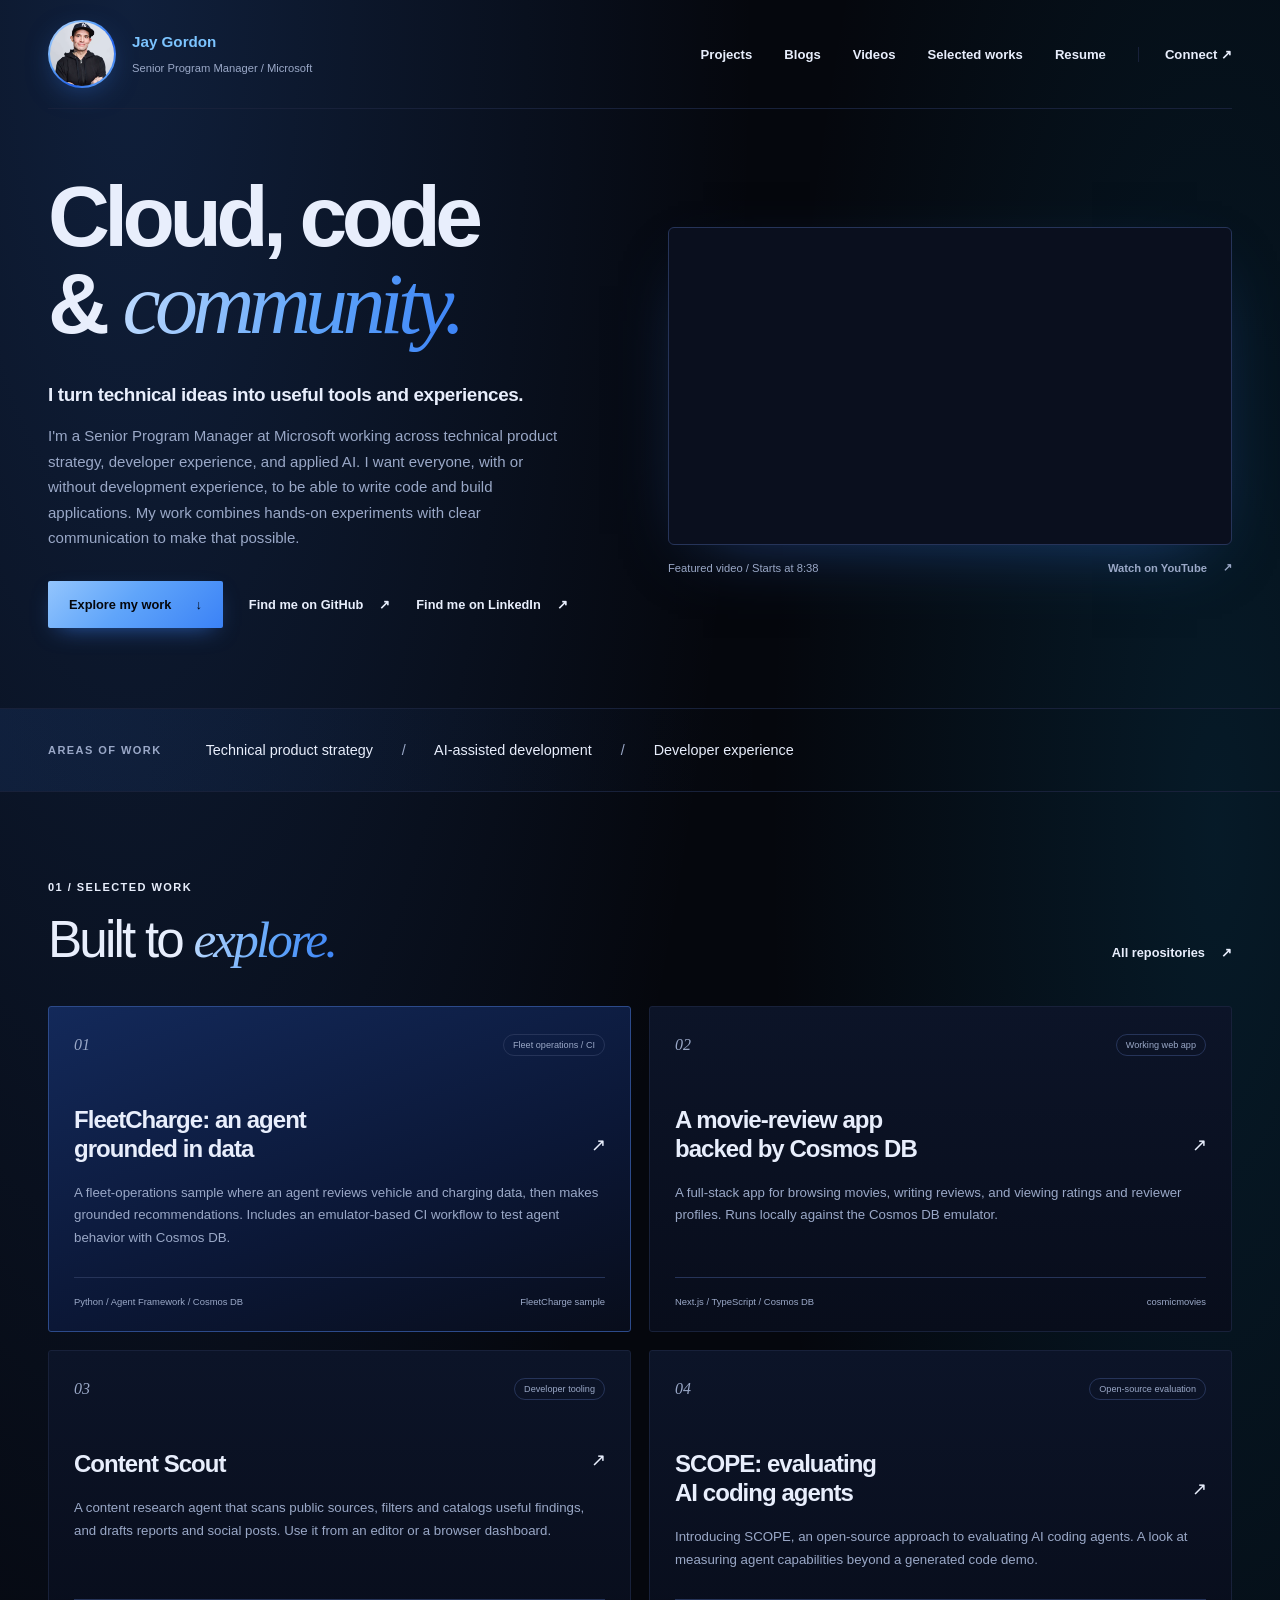
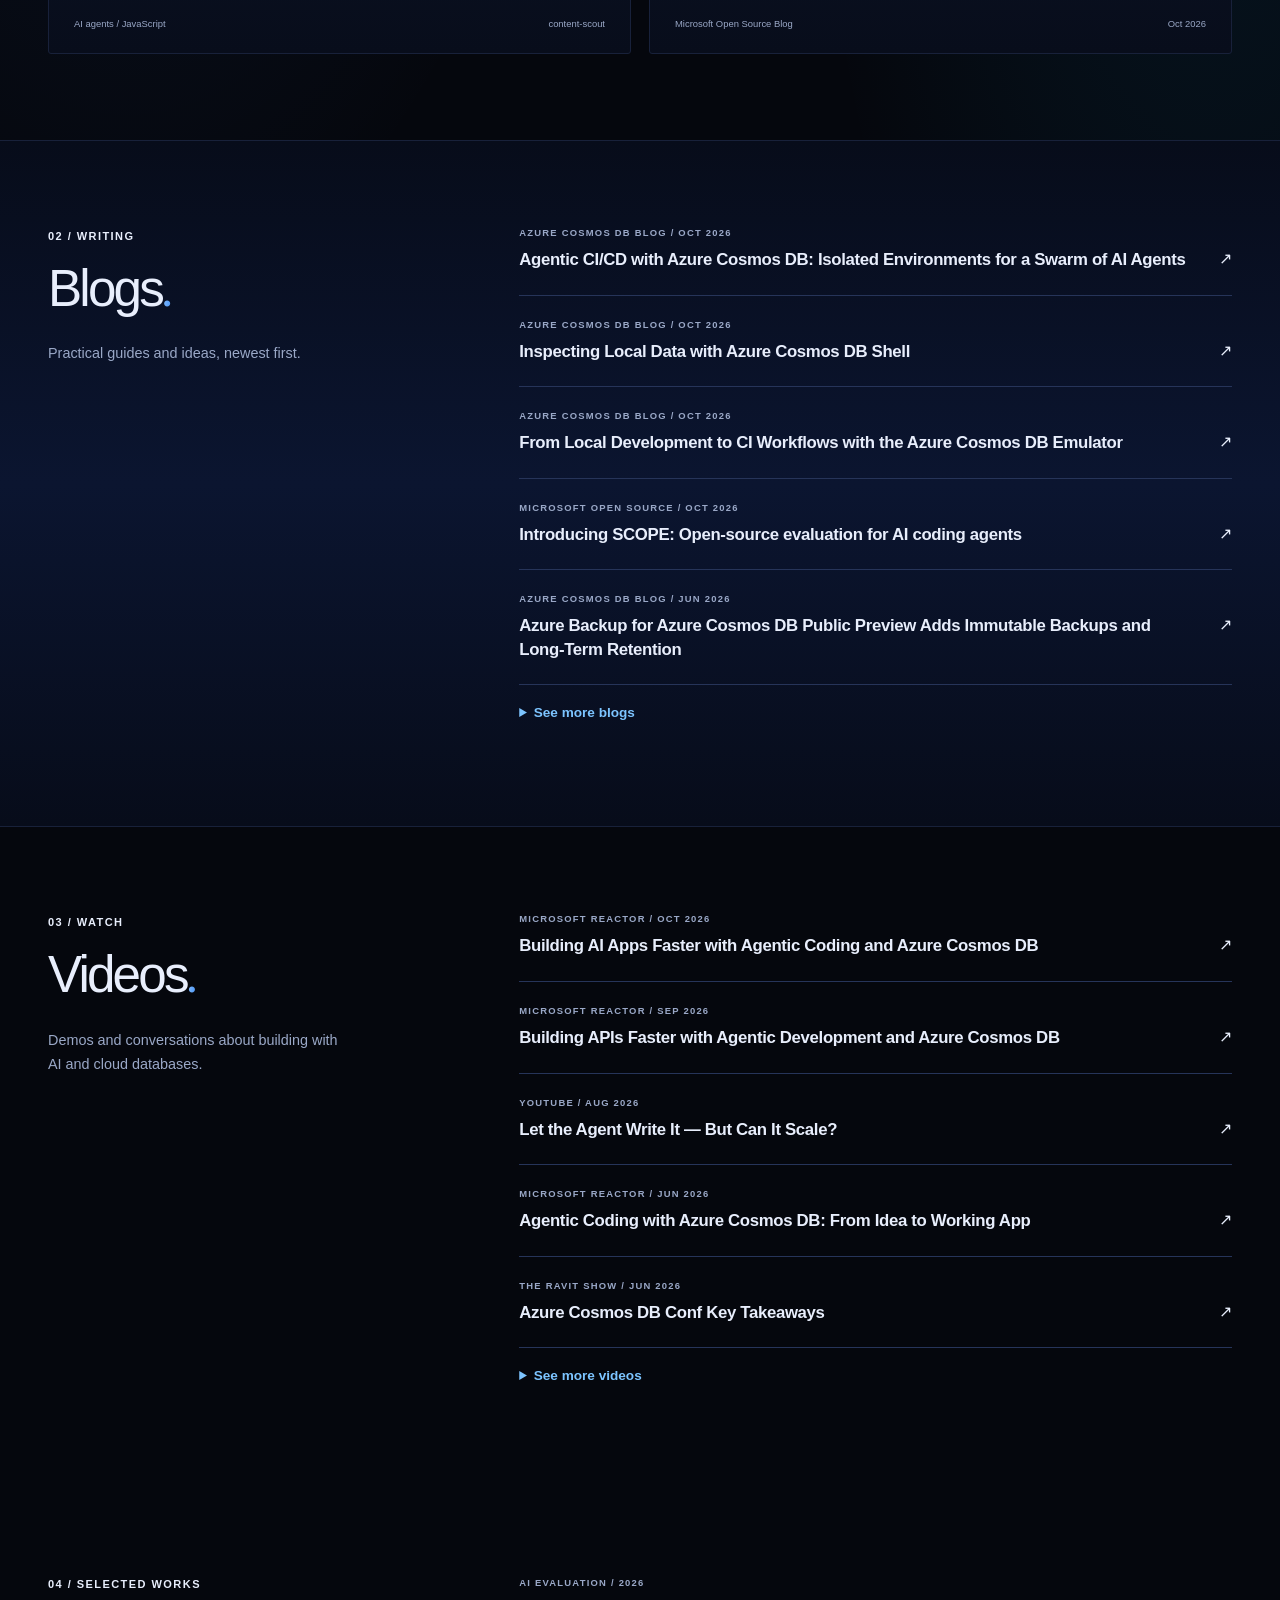
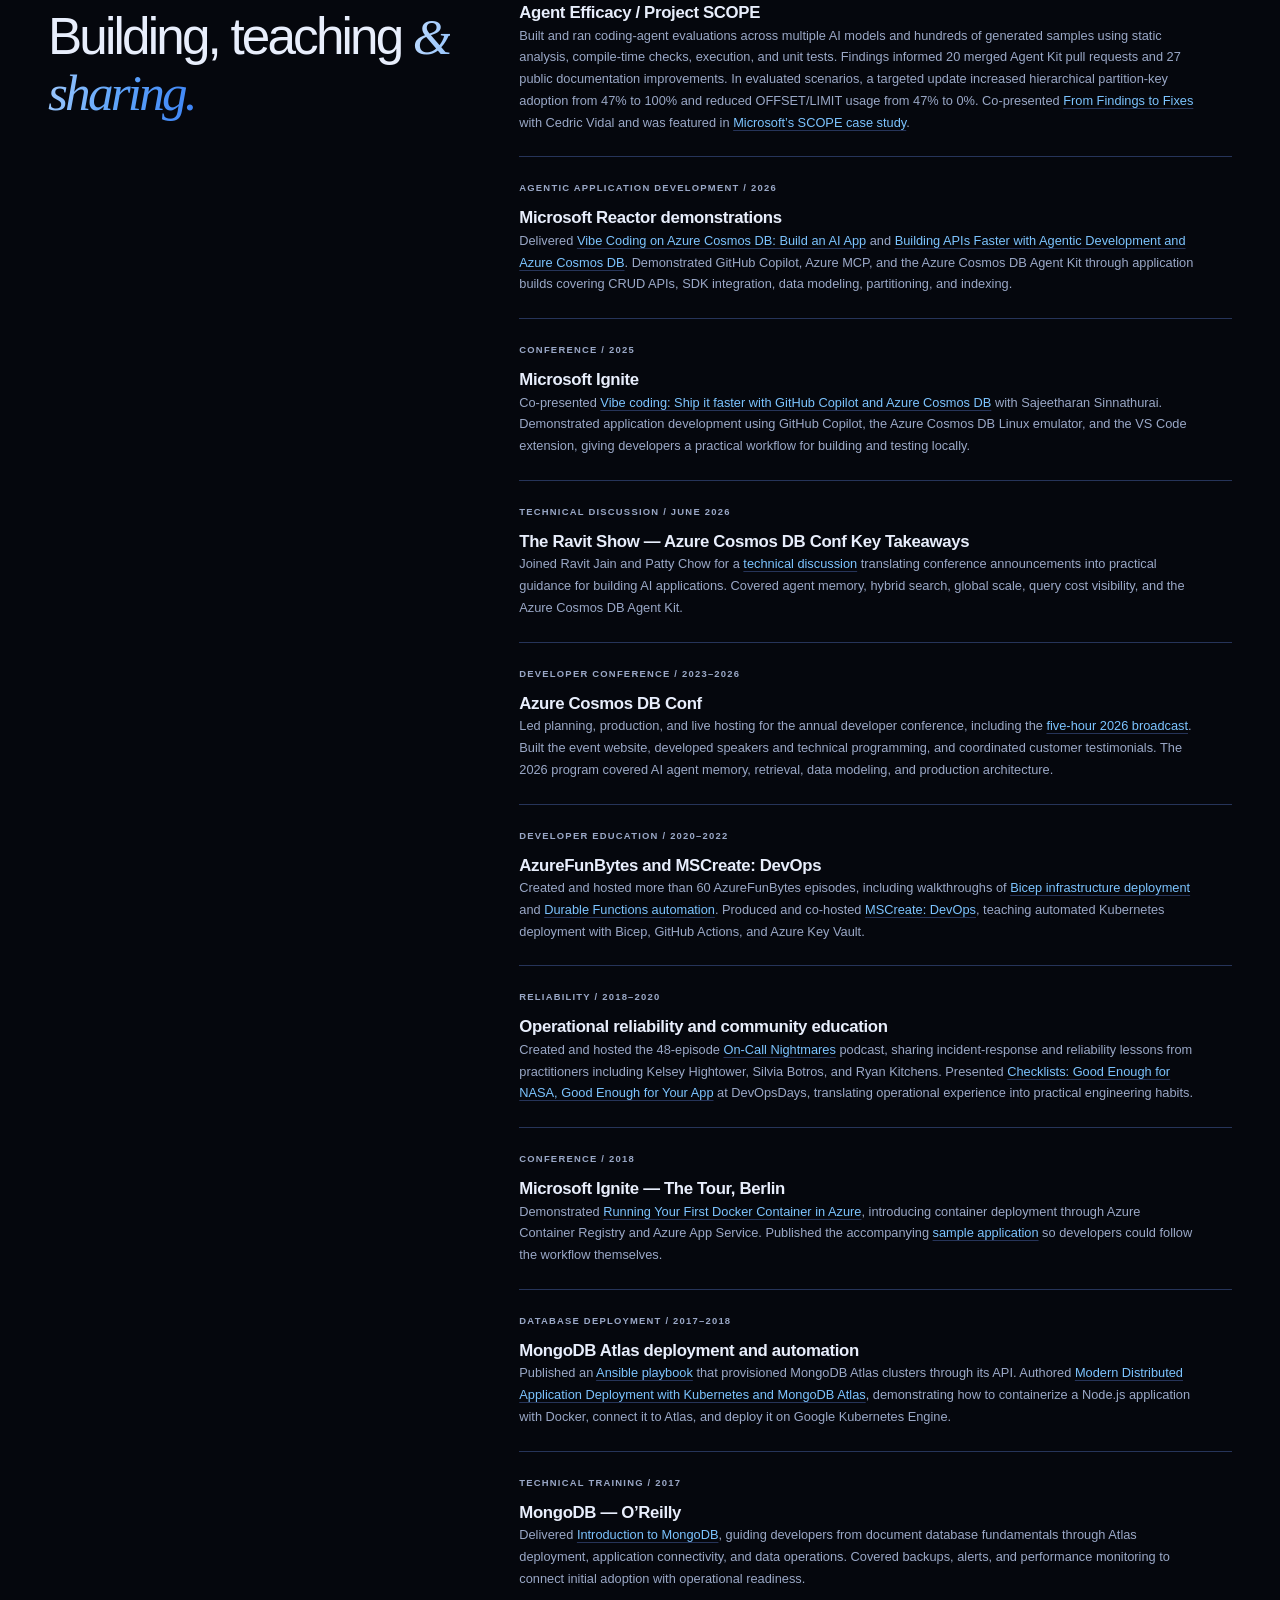
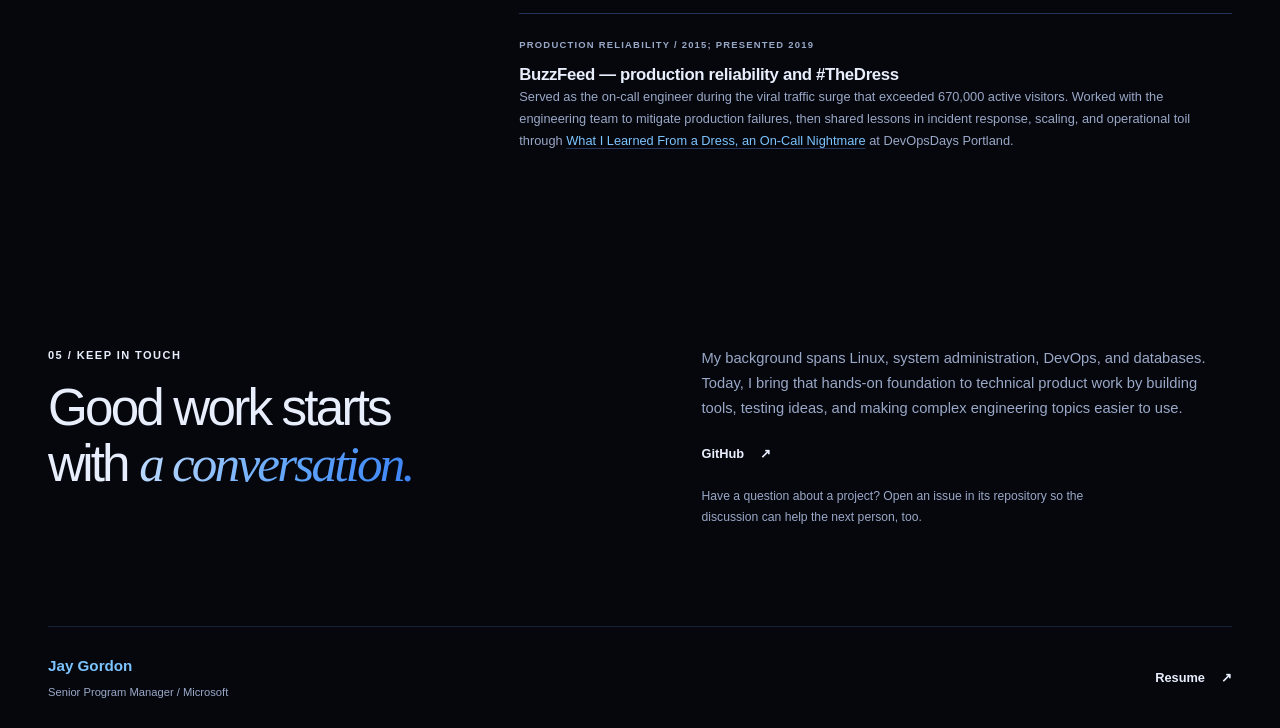
==== index.html @ fa01481b "Improve portfolio layout and downloadable resume Move selected works below blogs and videos, align n" ====
<!doctype html>
<html lang="en">
  <head>
    <meta charset="utf-8">
    <meta name="viewport" content="width=device-width, initial-scale=1">
    <meta name="theme-color" content="#05070d">
    <meta name="description" content="Jay Gordon is a Senior Program Manager at Microsoft working across technical product strategy, developer experience, and AI-assisted development. Explore original projects, writing, and talks.">
    <meta property="og:type" content="website">
    <meta property="og:title" content="Jay Gordon | Cloud, code & community">
    <meta property="og:description" content="Original projects, writing, and talks from Jay Gordon, a Senior Program Manager working across technical product strategy, developer experience, and AI-assisted development.">
    <meta property="og:url" content="https://jaydestro.github.io/">
    <meta property="og:image" content="https://jaydestro.github.io/headshot-960.jpg">
    <meta property="og:image:alt" content="Headshot of Jay Gordon">
    <title>Jay Gordon | Cloud, code &amp; community</title>
    <link rel="canonical" href="https://jaydestro.github.io/">
    <link rel="icon" href="favicon.svg" type="image/svg+xml">
    <link rel="stylesheet" href="styles.css">
  </head>
  <body>
    <a class="skip-link" href="#main">Skip to content</a>
    <header class="site-header wrap">
      <a class="site-identity" href="./" aria-label="Jay Gordon home">
        <span class="portrait-frame"><img src="headshot-480.webp" width="64" height="64" alt="" fetchpriority="high"></span>
        <span class="identity-copy"><span class="portrait-name">Jay Gordon</span><span>Senior Program Manager / Microsoft</span></span>
      </a>
      <nav aria-label="Main navigation">
        <a href="#projects">Projects</a>
        <a href="#blogs">Blogs</a>
        <a href="#videos">Videos</a>
        <a href="#selected-works">Selected works</a>
        <a href="resume.html">Resume</a>
        <a href="#connect">Connect <span aria-hidden="true">&#8599;</span></a>
      </nav>
    </header>

    <main id="main">
      <section class="hero wrap" aria-labelledby="intro-title">
        <div class="hero-copy">
          <h1 id="intro-title">Cloud, code<br>&amp; <span class="serif">community.</span></h1>
          <p class="hero-intro">I turn technical ideas into useful tools and experiences.</p>
          <p class="hero-description">I'm a Senior Program Manager at Microsoft working across technical product strategy, developer experience, and applied AI. I want everyone, with or without development experience, to be able to write code and build applications. My work combines hands-on experiments with clear communication to make that possible.</p>
          <div class="hero-actions">
            <a class="button" href="#projects">Explore my work <span aria-hidden="true">&#8595;</span></a>
            <div class="hero-social-links">
              <a class="text-link" href="https://github.com/jaydestro">Find me on GitHub <span aria-hidden="true">&#8599;</span></a>
              <a class="text-link" href="https://www.linkedin.com/in/jaygordon0042/">Find me on LinkedIn <span aria-hidden="true">&#8599;</span></a>
            </div>
          </div>
        </div>
        <figure class="hero-video">
          <div class="video-frame">
            <iframe src="https://www.youtube-nocookie.com/embed/SxaKOmqX-rk?start=518" title="Featured video selected by Jay Gordon, starting at 8 minutes 38 seconds" width="560" height="315" loading="lazy" referrerpolicy="strict-origin-when-cross-origin" allow="accelerometer; autoplay; clipboard-write; encrypted-media; gyroscope; picture-in-picture; web-share" allowfullscreen></iframe>
          </div>
          <figcaption><span>Featured video / Starts at 8:38</span><a class="text-link" href="https://youtu.be/SxaKOmqX-rk?t=518">Watch on YouTube <span aria-hidden="true">&#8599;</span></a></figcaption>
        </figure>
      </section>

      <div class="focus-strip">
        <div class="wrap focus-content"><span class="eyebrow">Areas of work</span><p>Technical product strategy <span aria-hidden="true">/</span> AI-assisted development <span aria-hidden="true">/</span> Developer experience</p></div>
      </div>

      <section id="projects" class="section wrap" aria-labelledby="projects-title">
        <div class="section-heading">
          <div><p class="eyebrow">01 / Selected work</p><h2 id="projects-title">Built to <span class="serif">explore.</span></h2></div>
          <a class="text-link" href="https://github.com/jaydestro?tab=repositories">All repositories <span aria-hidden="true">&#8599;</span></a>
        </div>
        <div class="project-grid">
          <article class="project-card featured">
            <div class="card-top"><span class="project-number">01</span><span class="tag">Fleet operations / CI</span></div>
            <h3><a href="https://github.com/AzureCosmosDB/fleetcharge-agent-cosmos-ci">FleetCharge: an agent<br>grounded in data<span class="card-arrow" aria-hidden="true">&#8599;</span></a></h3>
            <p>A fleet-operations sample where an agent reviews vehicle and charging data, then makes grounded recommendations. Includes an emulator-based CI workflow to test agent behavior with Cosmos DB.</p>
            <div class="card-bottom"><span>Python / Agent Framework / Cosmos DB</span><span>FleetCharge sample</span></div>
          </article>
          <article class="project-card">
            <div class="card-top"><span class="project-number">02</span><span class="tag">Working web app</span></div>
            <h3><a href="https://github.com/jaydestro/cosmicmovies">A movie-review app<br>backed by Cosmos DB<span class="card-arrow" aria-hidden="true">&#8599;</span></a></h3>
            <p>A full-stack app for browsing movies, writing reviews, and viewing ratings and reviewer profiles. Runs locally against the Cosmos DB emulator.</p>
            <div class="card-bottom"><span>Next.js / TypeScript / Cosmos DB</span><span>cosmicmovies</span></div>
          </article>
          <article class="project-card">
            <div class="card-top"><span class="project-number">03</span><span class="tag">Developer tooling</span></div>
            <h3><a href="https://github.com/jaydestro/content-scout">Content Scout<span class="card-arrow" aria-hidden="true">&#8599;</span></a></h3>
            <p>A content research agent that scans public sources, filters and catalogs useful findings, and drafts reports and social posts. Use it from an editor or a browser dashboard.</p>
            <div class="card-bottom"><span>AI agents / JavaScript</span><span>content-scout</span></div>
          </article>
          <article class="project-card">
            <div class="card-top"><span class="project-number">04</span><span class="tag">Open-source evaluation</span></div>
            <h3><a href="https://opensource.microsoft.com/blog/2026/10/19/introducing-scope-open-source-evaluation-for-ai-coding-agents/">SCOPE: evaluating<br>AI coding agents<span class="card-arrow" aria-hidden="true">&#8599;</span></a></h3>
            <p>Introducing SCOPE, an open-source approach to evaluating AI coding agents. A look at measuring agent capabilities beyond a generated code demo.</p>
            <div class="card-bottom"><span>Microsoft Open Source Blog</span><time datetime="2026-10-19">Oct 2026</time></div>
          </article>
        </div>
      </section>

      <section id="blogs" class="talks-section" aria-labelledby="blogs-title">
        <div class="section wrap talks-layout">
          <div class="talks-intro">
            <p class="eyebrow">02 / Writing</p>
            <h2 id="blogs-title">Blogs<span class="serif">.</span></h2>
            <p>Practical guides and ideas, newest first.</p>
          </div>
          <div class="talk-list">
            <a class="talk" href="https://devblogs.microsoft.com/cosmosdb/agentic-ci-cd-with-azure-cosmos-db-isolated-environments-for-a-swarm-of-ai-agents/">
              <span class="eyebrow">Azure Cosmos DB Blog / <time datetime="2026-10-28">Oct 2026</time></span>
              <h3>Agentic CI/CD with Azure Cosmos DB: Isolated Environments for a Swarm of AI Agents</h3>
              <span class="talk-arrow" aria-hidden="true">&#8599;</span>
            </a>
            <a class="talk" href="https://devblogs.microsoft.com/cosmosdb/inspecting-local-data-with-azure-cosmos-db-shell/">
              <span class="eyebrow">Azure Cosmos DB Blog / <time datetime="2026-10-27">Oct 2026</time></span>
              <h3>Inspecting Local Data with Azure Cosmos DB Shell</h3>
              <span class="talk-arrow" aria-hidden="true">&#8599;</span>
            </a>
            <a class="talk" href="https://devblogs.microsoft.com/cosmosdb/from-local-development-to-ci-workflows-with-the-azure-cosmos-db-emulator/">
              <span class="eyebrow">Azure Cosmos DB Blog / <time datetime="2026-10-21">Oct 2026</time></span>
              <h3>From Local Development to CI Workflows with the Azure Cosmos DB Emulator</h3>
              <span class="talk-arrow" aria-hidden="true">&#8599;</span>
            </a>
            <a class="talk" href="https://opensource.microsoft.com/blog/2026/10/19/introducing-scope-open-source-evaluation-for-ai-coding-agents/">
              <span class="eyebrow">Microsoft Open Source / <time datetime="2026-10-19">Oct 2026</time></span>
              <h3>Introducing SCOPE: Open-source evaluation for AI coding agents</h3>
              <span class="talk-arrow" aria-hidden="true">&#8599;</span>
            </a>
            <a class="talk" href="https://devblogs.microsoft.com/cosmosdb/azure-backup-for-azure-cosmos-db-public-preview-adds-immutable-backups-and-long-term-retention/">
              <span class="eyebrow">Azure Cosmos DB Blog / <time datetime="2026-06-17">Jun 2026</time></span>
              <h3>Azure Backup for Azure Cosmos DB Public Preview Adds Immutable Backups and Long-Term Retention</h3>
              <span class="talk-arrow" aria-hidden="true">&#8599;</span>
            </a>
            <details class="more-talks">
              <summary><span class="see-more">See more blogs</span><span class="see-less">See fewer blogs</span></summary>
              <div class="more-talks-list">
                <a class="talk" href="https://devblogs.microsoft.com/cosmosdb/welcome-to-azure-cosmos-db-conf-2026/">
                  <span class="eyebrow">Azure Cosmos DB Blog / <time datetime="2026-04-28">Apr 2026</time></span>
                  <h3>Welcome to Azure Cosmos DB Conf 2026</h3>
                  <span class="talk-arrow" aria-hidden="true">&#8599;</span>
                </a>
                <a class="text-link archive-link" href="https://dev.to/jaydestro">More writing on DEV <span aria-hidden="true">&#8599;</span></a>
              </div>
            </details>
          </div>
        </div>
      </section>

      <section id="videos" class="section wrap talks-layout" aria-labelledby="videos-title">
        <div id="talks" class="talks-intro">
          <p class="eyebrow">03 / Watch</p>
          <h2 id="videos-title">Videos<span class="serif">.</span></h2>
          <p>Demos and conversations about building with AI and cloud databases.</p>
        </div>
        <div class="talk-list">
          <a class="talk" href="https://developer.microsoft.com/en-us/reactor/events/27613/">
            <span class="eyebrow">Microsoft Reactor / <time datetime="2026-10-15">Oct 2026</time></span>
            <h3>Building AI Apps Faster with Agentic Coding and Azure Cosmos DB</h3>
            <span class="talk-arrow" aria-hidden="true">&#8599;</span>
          </a>
          <a class="talk" href="https://developer.microsoft.com/en-us/reactor/events/27410/">
            <span class="eyebrow">Microsoft Reactor / <time datetime="2026-09-24">Sep 2026</time></span>
            <h3>Building APIs Faster with Agentic Development and Azure Cosmos DB</h3>
            <span class="talk-arrow" aria-hidden="true">&#8599;</span>
          </a>
          <a class="talk" href="https://www.youtube.com/live/RhS3ICyn3pc">
            <span class="eyebrow">YouTube / <time datetime="2026-08">Aug 2026</time></span>
            <h3>Let the Agent Write It &mdash; But Can It Scale?</h3>
            <span class="talk-arrow" aria-hidden="true">&#8599;</span>
          </a>
          <a class="talk" href="https://developer.microsoft.com/en-us/reactor/events/27239/">
            <span class="eyebrow">Microsoft Reactor / <time datetime="2026-06-18">Jun 2026</time></span>
            <h3>Agentic Coding with Azure Cosmos DB: From Idea to Working App</h3>
            <span class="talk-arrow" aria-hidden="true">&#8599;</span>
          </a>
          <a class="talk" href="https://www.youtube.com/watch?v=kJ-iS2vls7o">
            <span class="eyebrow">The Ravit Show / <time datetime="2026-06">Jun 2026</time></span>
            <h3>Azure Cosmos DB Conf Key Takeaways</h3>
            <span class="talk-arrow" aria-hidden="true">&#8599;</span>
          </a>
          <details class="more-talks">
            <summary><span class="see-more">See more videos</span><span class="see-less">See fewer videos</span></summary>
            <div class="more-talks-list">
              <a class="talk" href="https://developer.microsoft.com/en-us/reactor/events/26885/">
                <span class="eyebrow">Microsoft Reactor / <time datetime="2026-04">Apr 2026</time></span>
                <h3>Vibe Coding on Azure Cosmos DB: Build an AI App</h3>
                <span class="talk-arrow" aria-hidden="true">&#8599;</span>
              </a>
              <a class="text-link archive-link" href="https://www.youtube.com/@JayGordonAzure">More videos on JayGordonAzure <span aria-hidden="true">&#8599;</span></a>
            </div>
          </details>
        </div>
      </section>

      <section id="selected-works" class="section wrap talks-layout selected-works-section" aria-labelledby="selected-works-title">
        <div class="talks-intro">
          <p class="eyebrow">04 / Selected works</p>
          <h2 id="selected-works-title">Building, teaching <span class="serif">&amp; sharing.</span></h2>
        </div>
        <div class="talk-list selected-work-list">
          <article class="talk selected-work">
            <p class="eyebrow">AI evaluation / 2026</p>
            <h3>Agent Efficacy / Project SCOPE</h3>
            <p>Built and ran coding-agent evaluations across multiple AI models and hundreds of generated samples using static analysis, compile-time checks, execution, and unit tests. Findings informed 20 merged Agent Kit pull requests and 27 public documentation improvements. In evaluated scenarios, a targeted update increased hierarchical partition-key adoption from 47% to 100% and reduced OFFSET/LIMIT usage from 47% to 0%. Co-presented <a href="https://www.youtube.com/watch?v=SxaKOmqX-rk">From Findings to Fixes</a> with Cedric Vidal and was featured in <a href="https://opensource.microsoft.com/blog/2026/10/19/introducing-scope-open-source-evaluation-for-ai-coding-agents/">Microsoft’s SCOPE case study</a>.</p>
          </article>
          <article class="talk selected-work">
            <p class="eyebrow">Agentic application development / 2026</p>
            <h3>Microsoft Reactor demonstrations</h3>
            <p>Delivered <a href="https://developer.microsoft.com/en-us/reactor/events/26885/">Vibe Coding on Azure Cosmos DB: Build an AI App</a> and <a href="https://developer.microsoft.com/en-us/reactor/events/27410/">Building APIs Faster with Agentic Development and Azure Cosmos DB</a>. Demonstrated GitHub Copilot, Azure MCP, and the Azure Cosmos DB Agent Kit through application builds covering CRUD APIs, SDK integration, data modeling, partitioning, and indexing.</p>
          </article>
          <article class="talk selected-work">
            <p class="eyebrow">Conference / 2025</p>
            <h3>Microsoft Ignite</h3>
            <p>Co-presented <a href="https://ignite.microsoft.com/en-US/sessions/THR708">Vibe coding: Ship it faster with GitHub Copilot and Azure Cosmos DB</a> with Sajeetharan Sinnathurai. Demonstrated application development using GitHub Copilot, the Azure Cosmos DB Linux emulator, and the VS Code extension, giving developers a practical workflow for building and testing locally.</p>
          </article>
          <article class="talk selected-work">
            <p class="eyebrow">Technical discussion / June 2026</p>
            <h3>The Ravit Show — Azure Cosmos DB Conf Key Takeaways</h3>
            <p>Joined Ravit Jain and Patty Chow for a <a href="https://www.youtube.com/watch?v=kJ-iS2vls7o">technical discussion</a> translating conference announcements into practical guidance for building AI applications. Covered agent memory, hybrid search, global scale, query cost visibility, and the Azure Cosmos DB Agent Kit.</p>
          </article>
          <article class="talk selected-work">
            <p class="eyebrow">Developer conference / 2023–2026</p>
            <h3>Azure Cosmos DB Conf</h3>
            <p>Led planning, production, and live hosting for the annual developer conference, including the <a href="https://developer.azurecosmosdb.com/conf/">five-hour 2026 broadcast</a>. Built the event website, developed speakers and technical programming, and coordinated customer testimonials. The 2026 program covered AI agent memory, retrieval, data modeling, and production architecture.</p>
          </article>
          <article class="talk selected-work">
            <p class="eyebrow">Developer education / 2020–2022</p>
            <h3>AzureFunBytes and MSCreate: DevOps</h3>
            <p>Created and hosted more than 60 AzureFunBytes episodes, including walkthroughs of <a href="https://devblogs.microsoft.com/devops/azurefunbytes-intro-to-bicep/">Bicep infrastructure deployment</a> and <a href="https://devblogs.microsoft.com/devops/azurefunbytes-episode-65-azure-durable-functions-for-automation-with-lbugnion/">Durable Functions automation</a>. Produced and co-hosted <a href="https://techcommunity.microsoft.com/discussions/itopstalkforum/join-us-at-mscreate-devops-on-learntv-october-21-2021/2860821/">MSCreate: DevOps</a>, teaching automated Kubernetes deployment with Bicep, GitHub Actions, and Azure Key Vault.</p>
          </article>
          <article class="talk selected-work">
            <p class="eyebrow">Reliability / 2018–2020</p>
            <h3>Operational reliability and community education</h3>
            <p>Created and hosted the 48-episode <a href="https://podcasts.apple.com/ca/podcast/on-call-nightmares-podcast/id1447430839">On-Call Nightmares</a> podcast, sharing incident-response and reliability lessons from practitioners including Kelsey Hightower, Silvia Botros, and Ryan Kitchens. Presented <a href="https://devopsdays.org/events/2019-new-york-city/program">Checklists: Good Enough for NASA, Good Enough for Your App</a> at DevOpsDays, translating operational experience into practical engineering habits.</p>
          </article>
          <article class="talk selected-work">
            <p class="eyebrow">Conference / 2018</p>
            <h3>Microsoft Ignite — The Tour, Berlin</h3>
            <p>Demonstrated <a href="https://learn.microsoft.com/en-us/shows/devops-lab/running-your-first-docker-container-in-azure">Running Your First Docker Container in Azure</a>, introducing container deployment through Azure Container Registry and Azure App Service. Published the accompanying <a href="https://github.com/jaydestro/demo-app">sample application</a> so developers could follow the workflow themselves.</p>
          </article>
          <article class="talk selected-work">
            <p class="eyebrow">Database deployment / 2017–2018</p>
            <h3>MongoDB Atlas deployment and automation</h3>
            <p>Published an <a href="https://github.com/jaydestro/atlas-ansible">Ansible playbook</a> that provisioned MongoDB Atlas clusters through its API. Authored <a href="https://medium.com/google-cloud/modern-distributed-application-deployment-with-kubernetes-and-mongodb-atlas-4ec9eff5bab2">Modern Distributed Application Deployment with Kubernetes and MongoDB Atlas</a>, demonstrating how to containerize a Node.js application with Docker, connect it to Atlas, and deploy it on Google Kubernetes Engine.</p>
          </article>
          <article class="talk selected-work">
            <p class="eyebrow">Technical training / 2017</p>
            <h3>MongoDB — O’Reilly</h3>
            <p>Delivered <a href="https://www.oreilly.com/videos/introduction-to-mongodb/9781492027065/">Introduction to MongoDB</a>, guiding developers from document database fundamentals through Atlas deployment, application connectivity, and data operations. Covered backups, alerts, and performance monitoring to connect initial adoption with operational readiness.</p>
          </article>
          <article class="talk selected-work">
            <p class="eyebrow">Production reliability / 2015; presented 2019</p>
            <h3>BuzzFeed — production reliability and #TheDress</h3>
            <p>Served as the on-call engineer during the viral traffic surge that exceeded 670,000 active visitors. Worked with the engineering team to mitigate production failures, then shared lessons in incident response, scaling, and operational toil through <a href="https://devopsdays.org/events/2019-portland/program/jay-gordon">What I Learned From a Dress, an On-Call Nightmare</a> at DevOpsDays Portland.</p>
          </article>
        </div>
      </section>

      <section id="connect" class="section wrap connect-section" aria-labelledby="connect-title">
        <div>
          <p class="eyebrow">05 / Keep in touch</p>
          <h2 id="connect-title">Good work starts<br>with <span class="serif">a conversation.</span></h2>
        </div>
        <div class="connect-copy">
          <p>My background spans Linux, system administration, DevOps, and databases. Today, I bring that hands-on foundation to technical product work by building tools, testing ideas, and making complex engineering topics easier to use.</p>
          <div class="connect-links">
            <a class="text-link" href="https://github.com/jaydestro">GitHub <span aria-hidden="true">&#8599;</span></a>
          </div>
          <p class="project-note">Have a question about a project? Open an issue in its repository so the discussion can help the next person, too.</p>
        </div>
      </section>
    </main>
    <footer class="site-footer wrap">
      <a class="site-identity footer-identity" href="./" aria-label="Jay Gordon home">
        <span class="identity-copy"><span class="portrait-name">Jay Gordon</span><span>Senior Program Manager / Microsoft</span></span>
      </a>
      <a class="text-link" href="resume.html">Resume <span aria-hidden="true">&#8599;</span></a>
    </footer>
  </body>
</html>
---- styles.css ----
:root {
  color-scheme: dark;
  --paper: #05070d;
  --ink: #e8eefc;
  --muted: #9aa8c7;
  --line: #18213a;
  --line-strong: #263459;
  --surface: #0a0f1e;
  --surface-raised: #0b1430;
  --accent: #60a5fa;
  --accent-ink: #05070d;
  --accent-soft: #7cc4ff;
  --gradient-accent: linear-gradient(135deg, #93c5fd 0%, #60a5fa 45%, #3b82f6 100%);
  --gradient-accent-hover: linear-gradient(135deg, #bfdbfe 0%, #93c5fd 45%, #60a5fa 100%);
  --gradient-text: linear-gradient(100deg, #bfdbfe 0%, #60a5fa 55%, #3b82f6 100%);
  --gradient-panel: linear-gradient(160deg, #12285a 0%, #0b1430 55%, #060a18 100%);
  --gradient-card: linear-gradient(180deg, #0c1428 0%, #080d1b 100%);
  --gradient-card-featured: linear-gradient(160deg, #13295a 0%, #0b1736 60%, #080d1b 100%);
  --gradient-band: linear-gradient(180deg, #070c1a 0%, #0b1530 50%, #070c1a 100%);
  --serif: Georgia, "Times New Roman", serif;
  --sans: "Segoe UI", "Helvetica Neue", Arial, sans-serif;
}

* { box-sizing: border-box; }
html { scroll-behavior: smooth; scroll-padding-top: 2rem; }
body { margin: 0; background: radial-gradient(ellipse 70% 50% at 10% 0%, rgba(59, 130, 246, .20), transparent 70%), radial-gradient(ellipse 50% 40% at 95% 15%, rgba(14, 165, 233, .12), transparent 70%), var(--paper); color: var(--ink); font-family: var(--sans); -webkit-font-smoothing: antialiased; }
a { color: inherit; text-decoration: none; }
a:hover { text-decoration: underline; text-underline-offset: .25em; }
a:focus-visible { outline: 3px solid var(--accent); outline-offset: 6px; border-radius: 2px; }
::selection { background: var(--accent); color: var(--accent-ink); }
p { line-height: 1.7; }
h1, h2, h3, p { margin-top: 0; }
.wrap { width: min(1200px, calc(100% - 96px)); margin-inline: auto; }
.serif { font-family: var(--serif); font-style: italic; font-weight: 400; }
h1 .serif, h2 .serif { color: var(--accent-soft); background: var(--gradient-text); -webkit-background-clip: text; background-clip: text; -webkit-text-fill-color: transparent; padding-right: .08em; }
.eyebrow { font-size: .69rem; font-weight: 650; letter-spacing: .13em; text-transform: uppercase; }
.skip-link { position: absolute; top: -100px; left: 16px; padding: 12px 20px; background: var(--accent); color: var(--accent-ink); z-index: 5; }
.skip-link:focus { top: 12px; }
.site-header { min-height: 108px; display: flex; flex-wrap: wrap; justify-content: space-between; align-items: center; gap: 24px; padding-block: 20px; border-bottom: 1px solid var(--line); }
.site-identity { display: inline-flex; align-items: center; gap: 16px; }
.site-identity:hover { text-decoration: none; }
.identity-copy { display: flex; flex-direction: column; gap: 6px; font-size: .7rem; color: var(--muted); line-height: 1.5; }
nav { display: flex; align-items: center; gap: 32px; font-size: .82rem; font-weight: 600; }
nav a:last-child { padding-left: 26px; border-left: 1px solid var(--line); }
nav a[aria-current="page"] { color: var(--accent-soft); text-decoration: underline; text-underline-offset: .4em; }
.hero { display: grid; grid-template-columns: minmax(0, 1fr) minmax(0, 1fr); gap: 56px; padding-block: 64px 80px; align-items: center; }
h1 { font-size: clamp(3.8rem, 6.7vw, 6rem); font-weight: 550; line-height: 1.02; letter-spacing: -.065em; margin-bottom: 30px; }
.hero-intro { font-size: 1.18rem; font-weight: 550; margin-bottom: 12px; letter-spacing: -.02em; }
.hero-description { max-width: 520px; font-size: .94rem; color: var(--muted); }
.hero-actions, .connect-links { display: flex; align-items: center; flex-wrap: wrap; gap: 26px; margin-top: 30px; }
.hero-social-links { display: flex; align-items: center; flex-wrap: wrap; gap: 26px; }
.button { display: inline-flex; align-items: center; justify-content: center; gap: 24px; padding: 16px 21px; background: var(--gradient-accent); color: var(--accent-ink); border: 0; border-radius: 2px; font-size: .8rem; font-weight: 600; box-shadow: 0 8px 24px -10px rgba(59, 130, 246, .7); transition: box-shadow .15s; }
.button:hover { background: var(--gradient-accent-hover); box-shadow: 0 10px 30px -8px rgba(96, 165, 250, .85); text-decoration: none; }
.text-link { font-size: .8rem; font-weight: 600; display: inline-flex; gap: 16px; align-items: center; }
.portrait-frame { flex: 0 0 68px; width: 68px; aspect-ratio: 1; padding: 2px; overflow: hidden; border-radius: 50%; background: linear-gradient(135deg, #bfdbfe 0%, #60a5fa 35%, #2563eb 65%, #7cc4ff 100%); box-shadow: 0 8px 32px -12px rgba(59, 130, 246, .65); }
.portrait-frame img { display: block; width: 100%; height: 100%; object-fit: cover; object-position: center 24%; border-radius: 50%; }
.portrait-name { color: var(--accent-soft); font-size: .95rem; font-weight: 650; }
.hero-video { min-width: 0; margin: 0; }
.video-frame { overflow: hidden; border: 1px solid var(--line-strong); border-radius: 6px; background: var(--surface); box-shadow: 0 24px 70px -35px rgba(59, 130, 246, .5); }
.video-frame iframe { display: block; width: 100%; height: auto; aspect-ratio: 16 / 9; border: 0; }
.hero-video figcaption { display: flex; flex-wrap: wrap; justify-content: space-between; align-items: center; gap: 12px; margin-top: 16px; color: var(--muted); font-size: .7rem; }
.hero-video .text-link { font-size: .7rem; }
.focus-strip { border-block: 1px solid var(--line); background: linear-gradient(90deg, rgba(59, 130, 246, .10), transparent 60%); }
.focus-content { min-height: 82px; display: flex; align-items: center; gap: 44px; }
.focus-content .eyebrow { white-space: nowrap; color: var(--muted); }
.focus-content p, .focus-content .eyebrow { margin-bottom: 0; }
.focus-content p { font-size: .9rem; font-weight: 500; }
.focus-content p span { color: var(--muted); margin-inline: 25px; }
.section { padding-block: 86px; }
.section-heading { display: flex; justify-content: space-between; align-items: end; gap: 24px; margin-bottom: 38px; }
.section-heading .text-link { margin-bottom: 8px; }
.section .eyebrow { margin-bottom: 15px; }
h2 { font-size: clamp(2.4rem, 4vw, 3.5rem); line-height: 1.1; letter-spacing: -.055em; font-weight: 500; margin-bottom: 0; }
.project-grid { display: grid; grid-template-columns: repeat(2, minmax(0, 1fr)); gap: 18px; }
.project-card { position: relative; padding: 27px 25px 22px; border: 1px solid var(--line); display: flex; flex-direction: column; background: var(--gradient-card); border-radius: 3px; }
.project-card.featured { background: var(--gradient-card-featured); border-color: #2c4a8a; }
.card-top { display: flex; align-items: center; justify-content: space-between; gap: 10px; margin-bottom: 50px; }
.project-number { font-family: var(--serif); font-style: italic; font-size: 1rem; color: var(--muted); }
.tag { border: 1px solid var(--line-strong); color: var(--muted); border-radius: 30px; font-size: .57rem; padding: 5px 9px; }
.project-card h3 { font-size: 1.5rem; line-height: 1.2; letter-spacing: -.04em; font-weight: 550; margin-bottom: 18px; padding-right: 20px; }
.project-card h3 a::after { content: ""; position: absolute; inset: 0; }
.project-card:focus-within { outline: 3px solid var(--accent); outline-offset: 4px; }
.project-card:hover { border-color: var(--accent-soft); }
.card-arrow { position: absolute; right: 25px; font-size: 1.1rem; font-weight: 400; }
.project-card > p { font-size: .83rem; color: var(--muted); margin-bottom: 28px; }
.card-bottom { display: flex; flex-wrap: wrap; gap: 8px 14px; justify-content: space-between; border-top: 1px solid var(--line-strong); padding-top: 17px; margin-top: auto; font-size: .59rem; color: var(--muted); line-height: 1.5; }
.selected-work-grid { display: grid; grid-template-columns: repeat(2, minmax(0, 1fr)); gap: 0 36px; }
.selected-work { border-top: 1px solid var(--line-strong); padding-block: 24px; }
.selected-work .eyebrow { color: var(--muted); margin-bottom: 10px; }
.selected-work h3 { font-size: 1.13rem; line-height: 1.35; letter-spacing: -.02em; font-weight: 550; margin-bottom: 10px; }
.selected-work p:not(.eyebrow) { font-size: .82rem; color: var(--muted); margin-bottom: 0; }
.selected-work a { color: var(--accent-soft); text-decoration: underline; text-decoration-color: var(--line-strong); text-underline-offset: .2em; }
.selected-work a:hover { text-decoration-color: currentColor; }
.selected-work-list .selected-work p:not(.eyebrow) { font-size: .8rem; }
.talks-section { background: var(--gradient-band); border-block: 1px solid var(--line); }
.talks-layout { display: grid; grid-template-columns: .8fr 1.4fr; gap: 64px; }
.talks-intro > p:not(.eyebrow) { font-size: .9rem; color: var(--muted); max-width: 300px; margin-top: 24px; margin-bottom: 26px; }
.talk { position: relative; display: block; padding: 23px 34px 23px 0; border-top: 1px solid var(--line-strong); }
.talk:first-child { padding-top: 0; border-top: 0; }
.talk .eyebrow { display: block; font-size: .59rem; color: var(--muted); margin-bottom: 10px; }
.talk h3 { font-size: 1.05rem; line-height: 1.4; letter-spacing: -.02em; font-weight: 550; margin-bottom: 0; }
.talk p { font-size: .8rem; color: var(--muted); margin-bottom: 0; }
.talk:hover { text-decoration: none; }
.talk[href]:hover h3 { text-decoration: underline; text-underline-offset: .2em; }
.talk-arrow { position: absolute; top: 45px; right: 0; }
.talk:first-child .talk-arrow { top: 22px; }
.more-talks { border-top: 1px solid var(--line-strong); }
.more-talks summary { padding-block: 20px; cursor: pointer; color: var(--accent-soft); font-size: .85rem; font-weight: 600; }
.more-talks summary:hover { text-decoration: underline; text-underline-offset: .25em; }
.more-talks summary:focus-visible { outline: 3px solid var(--accent); outline-offset: 4px; border-radius: 2px; }
.see-less, .more-talks[open] .see-more { display: none; }
.more-talks[open] .see-less { display: inline; }
.more-talks-list > .talk:first-child { border-top: 1px solid var(--line-strong); padding-top: 23px; }
.more-talks-list > .talk:first-child .talk-arrow { top: 45px; }
.archive-link { margin-block: 12px 24px; color: var(--accent-soft); }
.connect-section { display: grid; grid-template-columns: 1.1fr 1fr; gap: 70px; }
.connect-copy > p { color: var(--muted); font-size: .92rem; }
.connect-links { margin-block: 25px; }
.connect-copy .project-note { font-size: .76rem; max-width: 410px; }
.site-footer { display: flex; gap: 24px; align-items: center; justify-content: space-between; border-top: 1px solid var(--line); padding-block: 28px; }
.footer-identity { gap: 0; }
.resume-page { width: min(980px, calc(100% - 96px)); margin-block: 40px; padding: clamp(32px, 5vw, 56px); background: linear-gradient(160deg, rgba(18, 40, 90, .28), transparent 24%), var(--surface); border: 1px solid var(--line-strong); border-radius: 4px; box-shadow: 0 20px 60px -30px rgba(0, 0, 0, .6); font-size: .92rem; line-height: 1.6; }
.resume-intro { padding-bottom: 24px; border-bottom: 1px solid var(--line-strong); }
.resume-page h1 { font-size: clamp(2.5rem, 5vw, 3.25rem); color: var(--ink); font-weight: 650; line-height: 1.05; letter-spacing: -.05em; margin-bottom: 16px; }
.resume-summary { max-width: 800px; margin-block: 18px 0; color: var(--muted); font-size: .94rem; }
.resume-download { margin-top: 20px; }
.resume-page .resume-download { color: var(--accent-ink); text-decoration: none; }
.resume-contact { display: flex; flex-wrap: wrap; gap: 4px 18px; font-size: .78rem; color: var(--muted); }
.resume-page a { color: var(--accent-soft); text-decoration: underline; text-underline-offset: .2em; overflow-wrap: anywhere; }
.resume-section { padding-top: 30px; }
.resume-section-heading { border-bottom: 1px solid var(--line-strong); padding-bottom: 9px; margin-bottom: 16px; }
.resume-page h2 { font-size: .91rem; font-weight: 700; line-height: 1.4; letter-spacing: .12em; text-transform: uppercase; color: var(--accent-soft); }
.resume-skills { display: grid; grid-template-columns: repeat(2, minmax(0, 1fr)); gap: 13px 28px; margin: 0; }
.resume-skills > div { border-top: 1px solid var(--line); padding-top: 8px; }
.resume-skills dt, .resume-skills dd { display: block; font-size: .84rem; }
.resume-skills dt { color: var(--ink); font-size: .72rem; font-weight: 700; letter-spacing: .04em; text-transform: uppercase; }
.resume-skills dt::after { content: none; }
.resume-skills dd { margin: 3px 0 0; color: var(--muted); }
.resume-role { padding-block: 13px; border-bottom: 1px solid var(--line); }
.resume-role-heading { display: flex; justify-content: space-between; align-items: start; gap: 24px; margin-bottom: 10px; }
.resume-role-heading .eyebrow { color: var(--accent-soft); font-size: .76rem; font-weight: 700; letter-spacing: .1em; text-transform: uppercase; margin-bottom: 3px; }
.resume-role h3 { font-size: 1rem; font-weight: 600; letter-spacing: -.01em; line-height: 1.4; margin-bottom: 0; }
.resume-role .resume-date { flex-shrink: 0; font-size: .8rem; text-align: right; margin-bottom: 0; }
.resume-date span { display: block; }
.resume-role > p, .resume-role li { font-size: .86rem; line-height: 1.55; }
.resume-date { color: var(--muted); }
.resume-role ul { margin: 0; padding-left: 20px; }
.resume-role li + li { margin-top: 7px; }
.resume-role li::marker { color: var(--accent-soft); }
.resume-role > p:last-child { margin-bottom: 0; }
.resume-page .selected-work-grid { display: block; }
.resume-page .selected-work { border: 0; padding-block: 10px; }
.resume-page .selected-work .eyebrow { font-size: .78rem; font-weight: 400; letter-spacing: 0; text-transform: none; margin-bottom: 2px; }
.resume-page .selected-work h3 { font-size: .95rem; font-weight: 650; letter-spacing: 0; margin-bottom: 6px; }
.resume-page .selected-work p:not(.eyebrow) { font-size: .86rem; color: var(--muted); line-height: 1.55; }

@media (min-width: 1500px) {
  .hero { gap: 72px; }
}

@media (max-width: 1000px) {
  .wrap { width: calc(100% - 64px); }
  .hero { gap: 36px; padding-block: 64px; }
  h1 { font-size: 4.3rem; }
  .hero-actions { gap: 20px; }
  .project-card { padding-inline: 20px; }
  .tag { font-size: .53rem; }
  .project-card h3 { font-size: 1.3rem; }
  .card-arrow { right: 20px; }
  .focus-content { gap: 28px; }
  .focus-content p span { margin-inline: 14px; }
  .talks-layout { gap: 32px; }
  .connect-section { gap: 36px; }
}

@media (max-width: 760px) {
  .wrap { width: calc(100% - 40px); }
  .site-header { min-height: 88px; flex-wrap: wrap; padding-block: 24px; gap: 20px; }
  nav { flex-wrap: wrap; gap: 16px 18px; font-size: .73rem; }
  nav a:last-child { padding-left: 0; border-left: 0; }
  .hero { grid-template-columns: 1fr; gap: 40px; padding-block: 52px; }
  h1 { font-size: clamp(3.5rem, 11vw, 5rem); }
  .hero-description { max-width: 560px; }
  .focus-content { padding-block: 23px; flex-direction: column; align-items: start; gap: 9px; }
  .focus-content p { font-size: .82rem; }
  .focus-content p span { margin-inline: 8px; }
  .section { padding-block: 56px; }
  .section-heading { align-items: start; flex-direction: column; gap: 20px; margin-bottom: 25px; }
  .project-grid { grid-template-columns: 1fr; }
  .selected-work-grid { grid-template-columns: 1fr; }
  .project-card { padding: 25px; }
  .card-top { margin-bottom: 32px; }
  .project-card h3 { font-size: 1.6rem; }
  .project-card h3 br { display: none; }
  .project-card > p { max-width: 520px; }
  .tag { font-size: .6rem; }
  .card-arrow { right: 25px; }
  .talks-layout, .connect-section { grid-template-columns: 1fr; gap: 36px; }
  .talks-intro > p:not(.eyebrow) { max-width: 400px; }
  .talk:first-child { border-top: 1px solid var(--line-strong); padding-top: 23px; }
  .talk:first-child .talk-arrow { top: 45px; }
  .site-footer { flex-wrap: wrap; gap: 18px 24px; }
  .resume-page { width: calc(100% - 40px); margin-block: 24px; padding: 28px 20px; }
  .resume-skills { grid-template-columns: 1fr; gap: 10px; }
  .resume-role-heading { flex-direction: column; gap: 4px; }
  .resume-role .resume-date { text-align: left; }
}

@media (max-width: 380px) {
  .site-header { flex-direction: column; justify-content: center; gap: 16px; padding-block: 20px; }
  nav { width: 100%; justify-content: space-between; gap: 12px; font-size: .68rem; }
  .hero-actions { align-items: start; flex-direction: column; }
  .focus-content p { line-height: 2; }
}

@media (prefers-reduced-motion: reduce) {
  html { scroll-behavior: auto; }
  .button { transition: none; }
}

@media print {
  @page { size: letter; margin: .52in .58in; }
  :root { color-scheme: light; }
  body { background: white; color: black; }
  body:has(.resume-page) { background: white; color: #171717; font-family: Arial, Helvetica, sans-serif; -webkit-print-color-adjust: exact; print-color-adjust: exact; }
  .resume-page { width: auto; max-width: none; margin: 0; padding: 0; background: white; border: 0; border-radius: 0; box-shadow: none; font-size: 9pt; line-height: 1.42; }
  body:has(.resume-page) .site-header, body:has(.resume-page) .site-footer, body:has(.resume-page) .skip-link { display: none; }
  .resume-intro { padding-bottom: 12pt; border-color: #9ca3af; }
  .resume-page h1 { color: #111827; font-size: 26pt; margin-bottom: 7pt; }
  .resume-page h2 { color: #1e3a8a; font-size: 9pt; }
  .resume-summary { color: #374151; font-size: 9pt; line-height: 1.42; margin-top: 9pt; }
  .resume-contact { gap: 3pt 12pt; font-size: 8pt; }
  .resume-download { display: none; }
  .resume-page a { color: #111827; text-decoration: none; }
  .resume-section { padding-top: 14pt; }
  .resume-section-heading { border-color: #9ca3af; padding-bottom: 4pt; margin-bottom: 7pt; break-after: avoid; }
  .resume-skills { gap: 6pt 18pt; }
  .resume-skills > div { border-color: #d1d5db; padding-top: 4pt; break-inside: avoid; }
  .resume-skills dt { color: #111827; font-size: 7pt; }
  .resume-skills dd { color: #374151; font-size: 8pt; margin-top: 1pt; }
  .resume-role { padding-block: 6pt; border-color: #d1d5db; break-inside: avoid; }
  .resume-role-heading { flex-direction: row; gap: 14pt; margin-bottom: 5pt; break-after: avoid; }
  .resume-role-heading .eyebrow { color: #1e3a8a; font-size: 7pt; }
  .resume-role h3 { color: #111827; font-size: 9pt; }
  .resume-role .resume-date { color: #374151; font-size: 7.5pt; text-align: right; }
  .resume-role > p, .resume-role li { color: #374151; font-size: 8pt; line-height: 1.35; }
  .resume-role li + li { margin-top: 3pt; }
  .resume-role li::marker { color: #1e3a8a; }
  .resume-page .selected-work { border-color: #d1d5db; padding-block: 5pt; break-inside: avoid; }
  .resume-page .selected-work .eyebrow { color: #1e3a8a; font-size: 7pt; }
  .resume-page .selected-work h3 { color: #111827; font-size: 8.5pt; }
  .resume-page .selected-work p:not(.eyebrow) { color: #374151; font-size: 8pt; line-height: 1.35; }
}
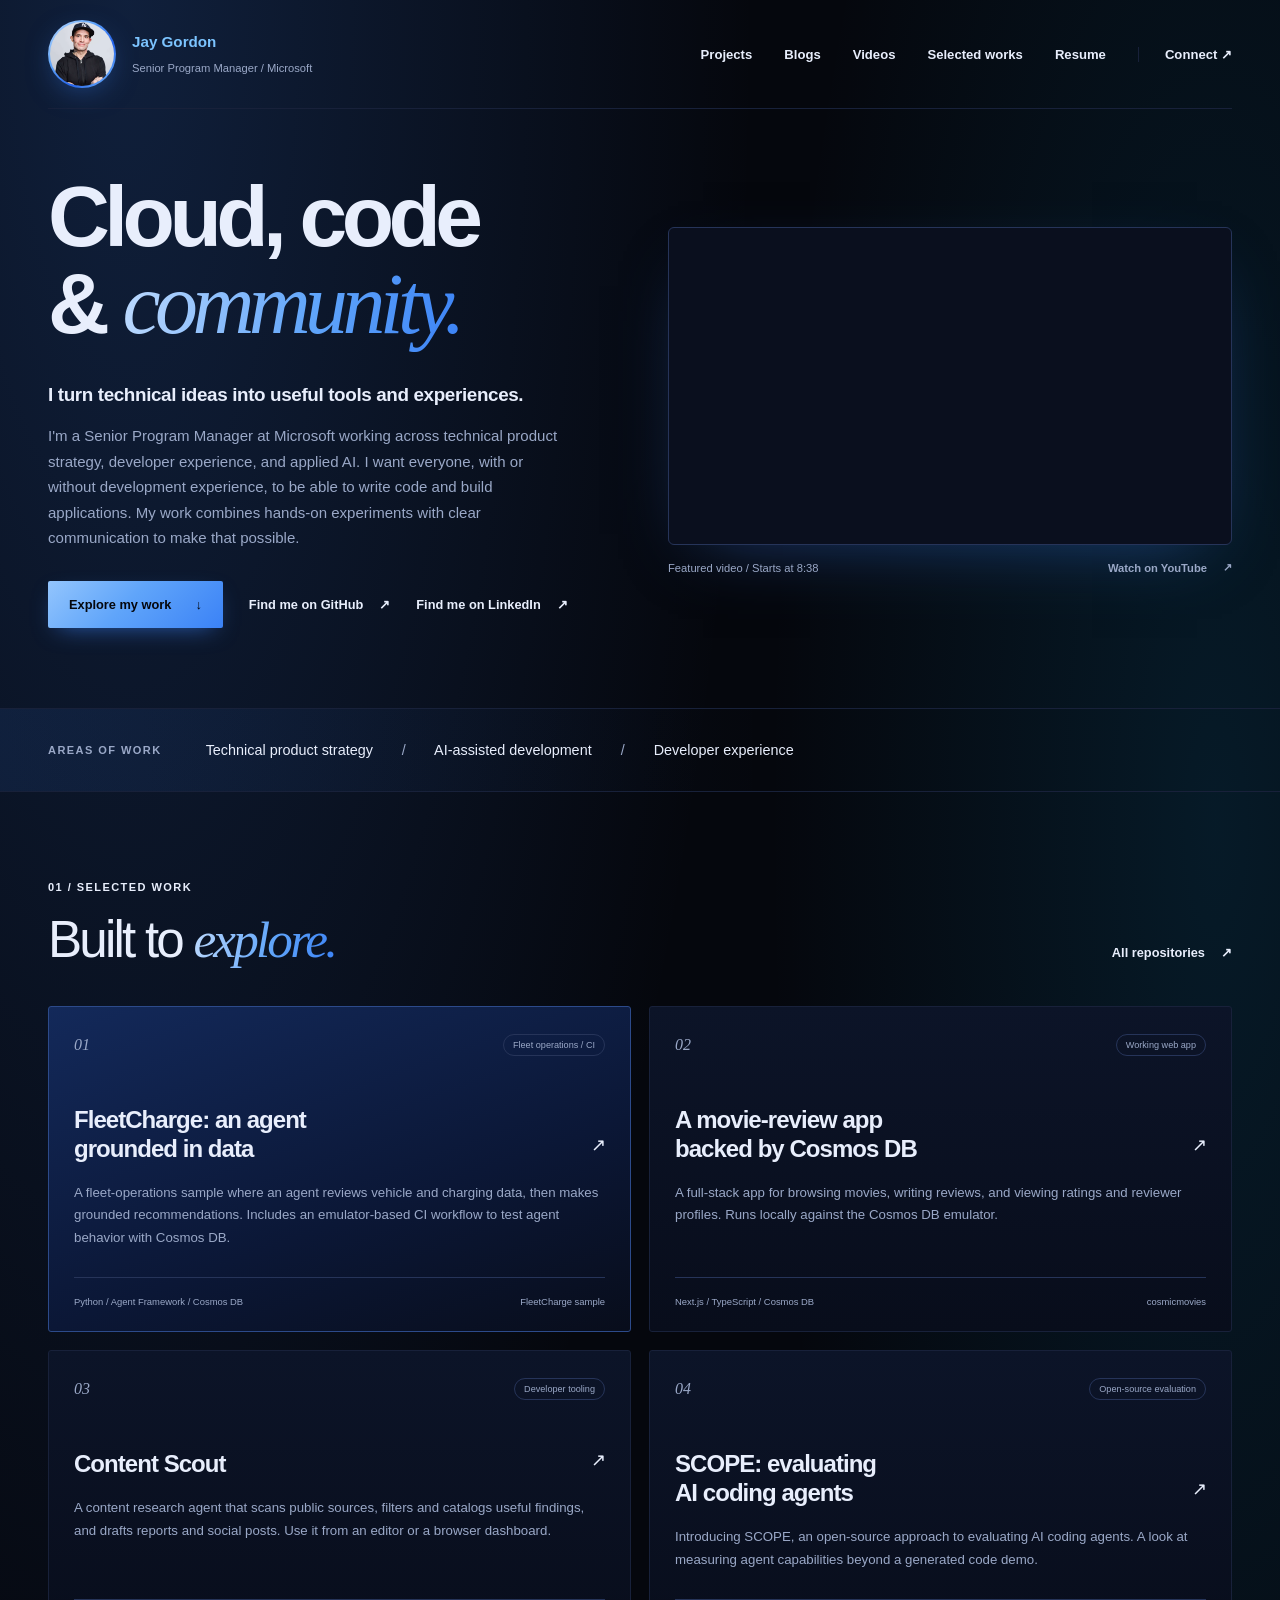
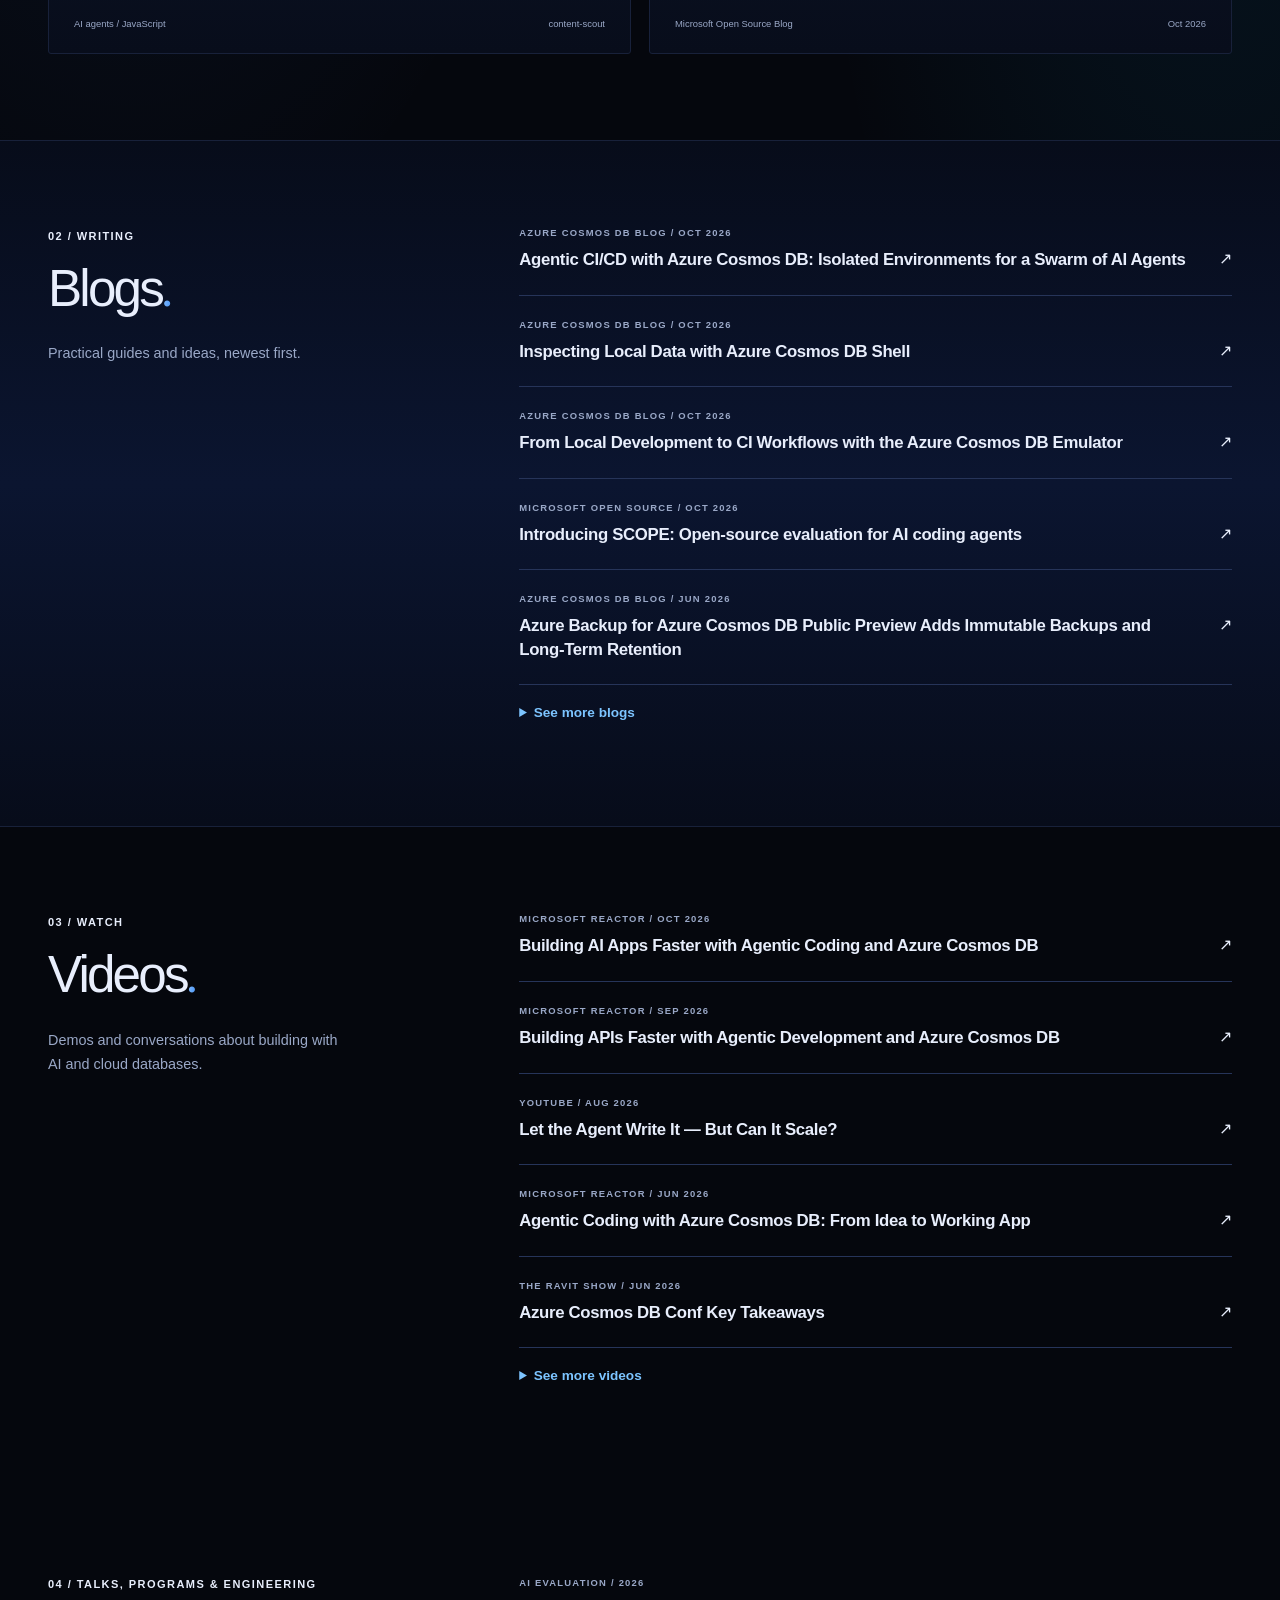
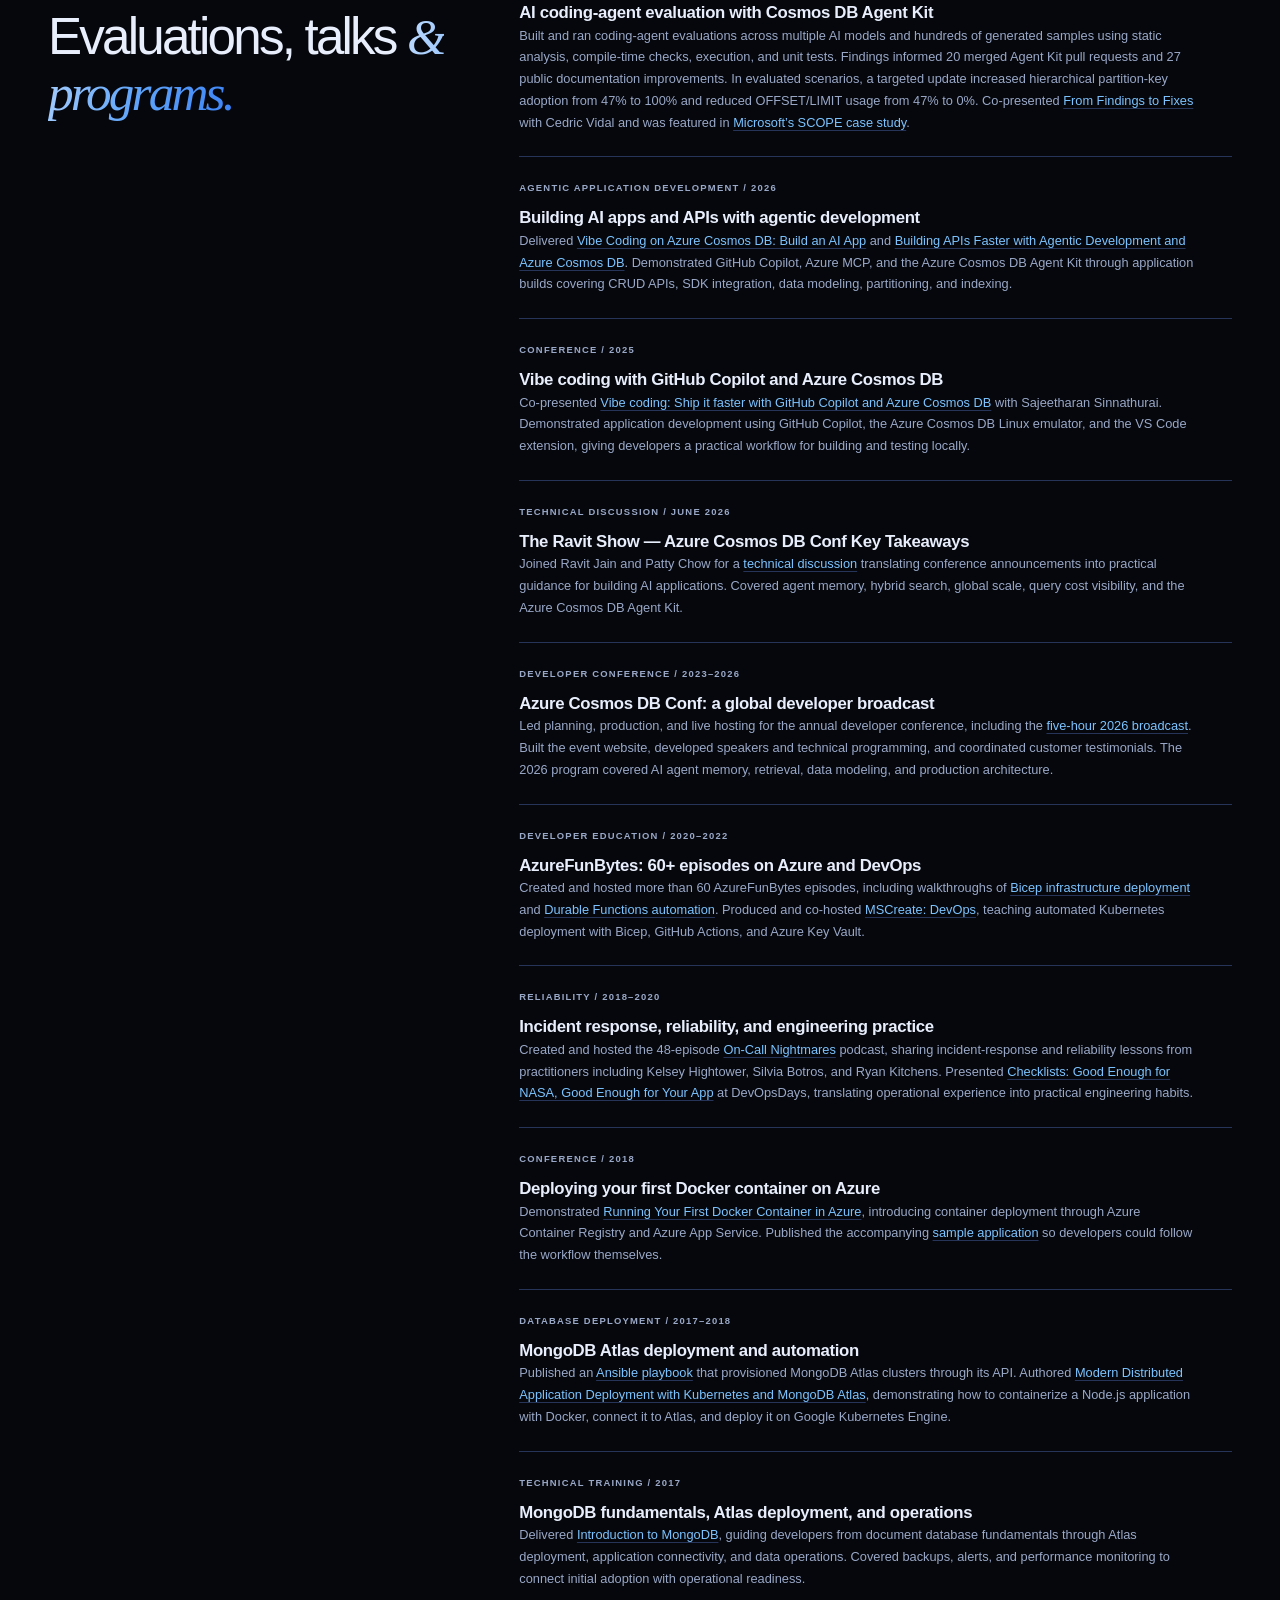
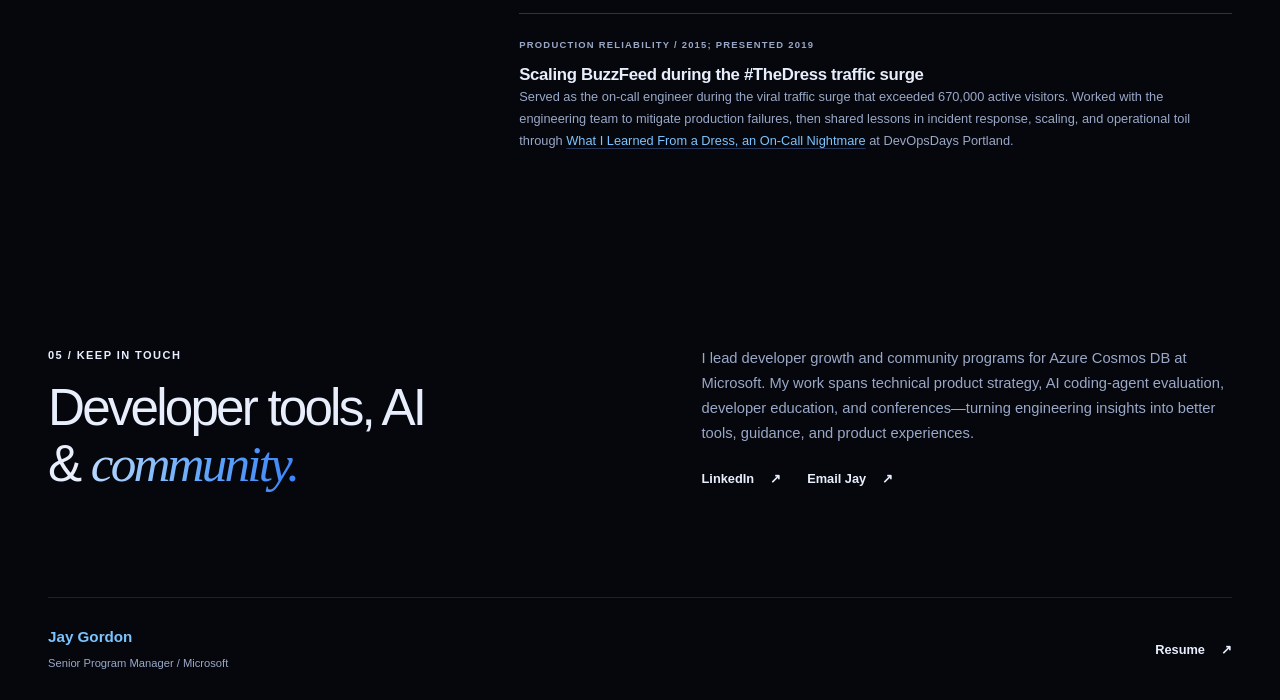
==== commit beab6598: "Update portfolio work and contact details Co-authored-by: Copilot <223556219+Copilot@users.noreply.g" ====
--- a/index.html
+++ b/index.html
@@ -19,10 +19,10 @@
   <body>
     <a class="skip-link" href="#main">Skip to content</a>
     <header class="site-header wrap">
-      <a class="site-identity" href="./" aria-label="Jay Gordon home">
-        <span class="portrait-frame"><img src="headshot-480.webp" width="64" height="64" alt="" fetchpriority="high"></span>
-        <span class="identity-copy"><span class="portrait-name">Jay Gordon</span><span>Senior Program Manager / Microsoft</span></span>
-      </a>
+      <div class="site-identity">
+        <a class="portrait-frame" href="https://www.linkedin.com/in/jaygordon0042/" aria-label="Jay Gordon on LinkedIn"><img src="headshot-480.webp" width="64" height="64" alt="" fetchpriority="high"></a>
+        <a class="identity-copy" href="./" aria-label="Jay Gordon home"><span class="portrait-name">Jay Gordon</span><span>Senior Program Manager / Microsoft</span></a>
+      </div>
       <nav aria-label="Main navigation">
         <a href="#projects">Projects</a>
         <a href="#blogs">Blogs</a>
@@ -188,23 +188,23 @@
 
       <section id="selected-works" class="section wrap talks-layout selected-works-section" aria-labelledby="selected-works-title">
         <div class="talks-intro">
-          <p class="eyebrow">04 / Selected works</p>
-          <h2 id="selected-works-title">Building, teaching <span class="serif">&amp; sharing.</span></h2>
+          <p class="eyebrow">04 / Talks, programs &amp; engineering</p>
+          <h2 id="selected-works-title">Evaluations, talks <span class="serif">&amp; programs.</span></h2>
         </div>
         <div class="talk-list selected-work-list">
           <article class="talk selected-work">
             <p class="eyebrow">AI evaluation / 2026</p>
-            <h3>Agent Efficacy / Project SCOPE</h3>
+            <h3>AI coding-agent evaluation with Cosmos DB Agent Kit</h3>
             <p>Built and ran coding-agent evaluations across multiple AI models and hundreds of generated samples using static analysis, compile-time checks, execution, and unit tests. Findings informed 20 merged Agent Kit pull requests and 27 public documentation improvements. In evaluated scenarios, a targeted update increased hierarchical partition-key adoption from 47% to 100% and reduced OFFSET/LIMIT usage from 47% to 0%. Co-presented <a href="https://www.youtube.com/watch?v=SxaKOmqX-rk">From Findings to Fixes</a> with Cedric Vidal and was featured in <a href="https://opensource.microsoft.com/blog/2026/10/19/introducing-scope-open-source-evaluation-for-ai-coding-agents/">Microsoft’s SCOPE case study</a>.</p>
           </article>
           <article class="talk selected-work">
             <p class="eyebrow">Agentic application development / 2026</p>
-            <h3>Microsoft Reactor demonstrations</h3>
+            <h3>Building AI apps and APIs with agentic development</h3>
             <p>Delivered <a href="https://developer.microsoft.com/en-us/reactor/events/26885/">Vibe Coding on Azure Cosmos DB: Build an AI App</a> and <a href="https://developer.microsoft.com/en-us/reactor/events/27410/">Building APIs Faster with Agentic Development and Azure Cosmos DB</a>. Demonstrated GitHub Copilot, Azure MCP, and the Azure Cosmos DB Agent Kit through application builds covering CRUD APIs, SDK integration, data modeling, partitioning, and indexing.</p>
           </article>
           <article class="talk selected-work">
             <p class="eyebrow">Conference / 2025</p>
-            <h3>Microsoft Ignite</h3>
+            <h3>Vibe coding with GitHub Copilot and Azure Cosmos DB</h3>
             <p>Co-presented <a href="https://ignite.microsoft.com/en-US/sessions/THR708">Vibe coding: Ship it faster with GitHub Copilot and Azure Cosmos DB</a> with Sajeetharan Sinnathurai. Demonstrated application development using GitHub Copilot, the Azure Cosmos DB Linux emulator, and the VS Code extension, giving developers a practical workflow for building and testing locally.</p>
           </article>
           <article class="talk selected-work">
@@ -214,22 +214,22 @@
           </article>
           <article class="talk selected-work">
             <p class="eyebrow">Developer conference / 2023–2026</p>
-            <h3>Azure Cosmos DB Conf</h3>
+            <h3>Azure Cosmos DB Conf: a global developer broadcast</h3>
             <p>Led planning, production, and live hosting for the annual developer conference, including the <a href="https://developer.azurecosmosdb.com/conf/">five-hour 2026 broadcast</a>. Built the event website, developed speakers and technical programming, and coordinated customer testimonials. The 2026 program covered AI agent memory, retrieval, data modeling, and production architecture.</p>
           </article>
           <article class="talk selected-work">
             <p class="eyebrow">Developer education / 2020–2022</p>
-            <h3>AzureFunBytes and MSCreate: DevOps</h3>
+            <h3>AzureFunBytes: 60+ episodes on Azure and DevOps</h3>
             <p>Created and hosted more than 60 AzureFunBytes episodes, including walkthroughs of <a href="https://devblogs.microsoft.com/devops/azurefunbytes-intro-to-bicep/">Bicep infrastructure deployment</a> and <a href="https://devblogs.microsoft.com/devops/azurefunbytes-episode-65-azure-durable-functions-for-automation-with-lbugnion/">Durable Functions automation</a>. Produced and co-hosted <a href="https://techcommunity.microsoft.com/discussions/itopstalkforum/join-us-at-mscreate-devops-on-learntv-october-21-2021/2860821/">MSCreate: DevOps</a>, teaching automated Kubernetes deployment with Bicep, GitHub Actions, and Azure Key Vault.</p>
           </article>
           <article class="talk selected-work">
             <p class="eyebrow">Reliability / 2018–2020</p>
-            <h3>Operational reliability and community education</h3>
+            <h3>Incident response, reliability, and engineering practice</h3>
             <p>Created and hosted the 48-episode <a href="https://podcasts.apple.com/ca/podcast/on-call-nightmares-podcast/id1447430839">On-Call Nightmares</a> podcast, sharing incident-response and reliability lessons from practitioners including Kelsey Hightower, Silvia Botros, and Ryan Kitchens. Presented <a href="https://devopsdays.org/events/2019-new-york-city/program">Checklists: Good Enough for NASA, Good Enough for Your App</a> at DevOpsDays, translating operational experience into practical engineering habits.</p>
           </article>
           <article class="talk selected-work">
             <p class="eyebrow">Conference / 2018</p>
-            <h3>Microsoft Ignite — The Tour, Berlin</h3>
+            <h3>Deploying your first Docker container on Azure</h3>
             <p>Demonstrated <a href="https://learn.microsoft.com/en-us/shows/devops-lab/running-your-first-docker-container-in-azure">Running Your First Docker Container in Azure</a>, introducing container deployment through Azure Container Registry and Azure App Service. Published the accompanying <a href="https://github.com/jaydestro/demo-app">sample application</a> so developers could follow the workflow themselves.</p>
           </article>
           <article class="talk selected-work">
@@ -239,12 +239,12 @@
           </article>
           <article class="talk selected-work">
             <p class="eyebrow">Technical training / 2017</p>
-            <h3>MongoDB — O’Reilly</h3>
+            <h3>MongoDB fundamentals, Atlas deployment, and operations</h3>
             <p>Delivered <a href="https://www.oreilly.com/videos/introduction-to-mongodb/9781492027065/">Introduction to MongoDB</a>, guiding developers from document database fundamentals through Atlas deployment, application connectivity, and data operations. Covered backups, alerts, and performance monitoring to connect initial adoption with operational readiness.</p>
           </article>
           <article class="talk selected-work">
             <p class="eyebrow">Production reliability / 2015; presented 2019</p>
-            <h3>BuzzFeed — production reliability and #TheDress</h3>
+            <h3>Scaling BuzzFeed during the #TheDress traffic surge</h3>
             <p>Served as the on-call engineer during the viral traffic surge that exceeded 670,000 active visitors. Worked with the engineering team to mitigate production failures, then shared lessons in incident response, scaling, and operational toil through <a href="https://devopsdays.org/events/2019-portland/program/jay-gordon">What I Learned From a Dress, an On-Call Nightmare</a> at DevOpsDays Portland.</p>
           </article>
         </div>
@@ -253,14 +253,14 @@
       <section id="connect" class="section wrap connect-section" aria-labelledby="connect-title">
         <div>
           <p class="eyebrow">05 / Keep in touch</p>
-          <h2 id="connect-title">Good work starts<br>with <span class="serif">a conversation.</span></h2>
+          <h2 id="connect-title">Developer tools, AI<br>&amp; <span class="serif">community.</span></h2>
         </div>
         <div class="connect-copy">
-          <p>My background spans Linux, system administration, DevOps, and databases. Today, I bring that hands-on foundation to technical product work by building tools, testing ideas, and making complex engineering topics easier to use.</p>
+          <p>I lead developer growth and community programs for Azure Cosmos DB at Microsoft. My work spans technical product strategy, AI coding-agent evaluation, developer education, and conferences—turning engineering insights into better tools, guidance, and product experiences.</p>
           <div class="connect-links">
-            <a class="text-link" href="https://github.com/jaydestro">GitHub <span aria-hidden="true">&#8599;</span></a>
-          </div>
-          <p class="project-note">Have a question about a project? Open an issue in its repository so the discussion can help the next person, too.</p>
+            <a class="text-link" href="https://www.linkedin.com/in/jaygordon0042/">LinkedIn <span aria-hidden="true">&#8599;</span></a>
+            <a class="text-link" href="mailto:jgordon0042@gmail.com">Email Jay <span aria-hidden="true">&#8599;</span></a>
+          </div>
         </div>
       </section>
     </main>
--- a/styles.css
+++ b/styles.css
@@ -52,8 +52,9 @@
 .button { display: inline-flex; align-items: center; justify-content: center; gap: 24px; padding: 16px 21px; background: var(--gradient-accent); color: var(--accent-ink); border: 0; border-radius: 2px; font-size: .8rem; font-weight: 600; box-shadow: 0 8px 24px -10px rgba(59, 130, 246, .7); transition: box-shadow .15s; }
 .button:hover { background: var(--gradient-accent-hover); box-shadow: 0 10px 30px -8px rgba(96, 165, 250, .85); text-decoration: none; }
 .text-link { font-size: .8rem; font-weight: 600; display: inline-flex; gap: 16px; align-items: center; }
-.portrait-frame { flex: 0 0 68px; width: 68px; aspect-ratio: 1; padding: 2px; overflow: hidden; border-radius: 50%; background: linear-gradient(135deg, #bfdbfe 0%, #60a5fa 35%, #2563eb 65%, #7cc4ff 100%); box-shadow: 0 8px 32px -12px rgba(59, 130, 246, .65); }
+.portrait-frame { display: block; flex: 0 0 68px; width: 68px; aspect-ratio: 1; padding: 2px; overflow: hidden; border-radius: 50%; background: linear-gradient(135deg, #bfdbfe 0%, #60a5fa 35%, #2563eb 65%, #7cc4ff 100%); box-shadow: 0 8px 32px -12px rgba(59, 130, 246, .65); }
 .portrait-frame img { display: block; width: 100%; height: 100%; object-fit: cover; object-position: center 24%; border-radius: 50%; }
+.portrait-frame:focus-visible { outline-offset: 4px; }
 .portrait-name { color: var(--accent-soft); font-size: .95rem; font-weight: 650; }
 .hero-video { min-width: 0; margin: 0; }
 .video-frame { overflow: hidden; border: 1px solid var(--line-strong); border-radius: 6px; background: var(--surface); box-shadow: 0 24px 70px -35px rgba(59, 130, 246, .5); }
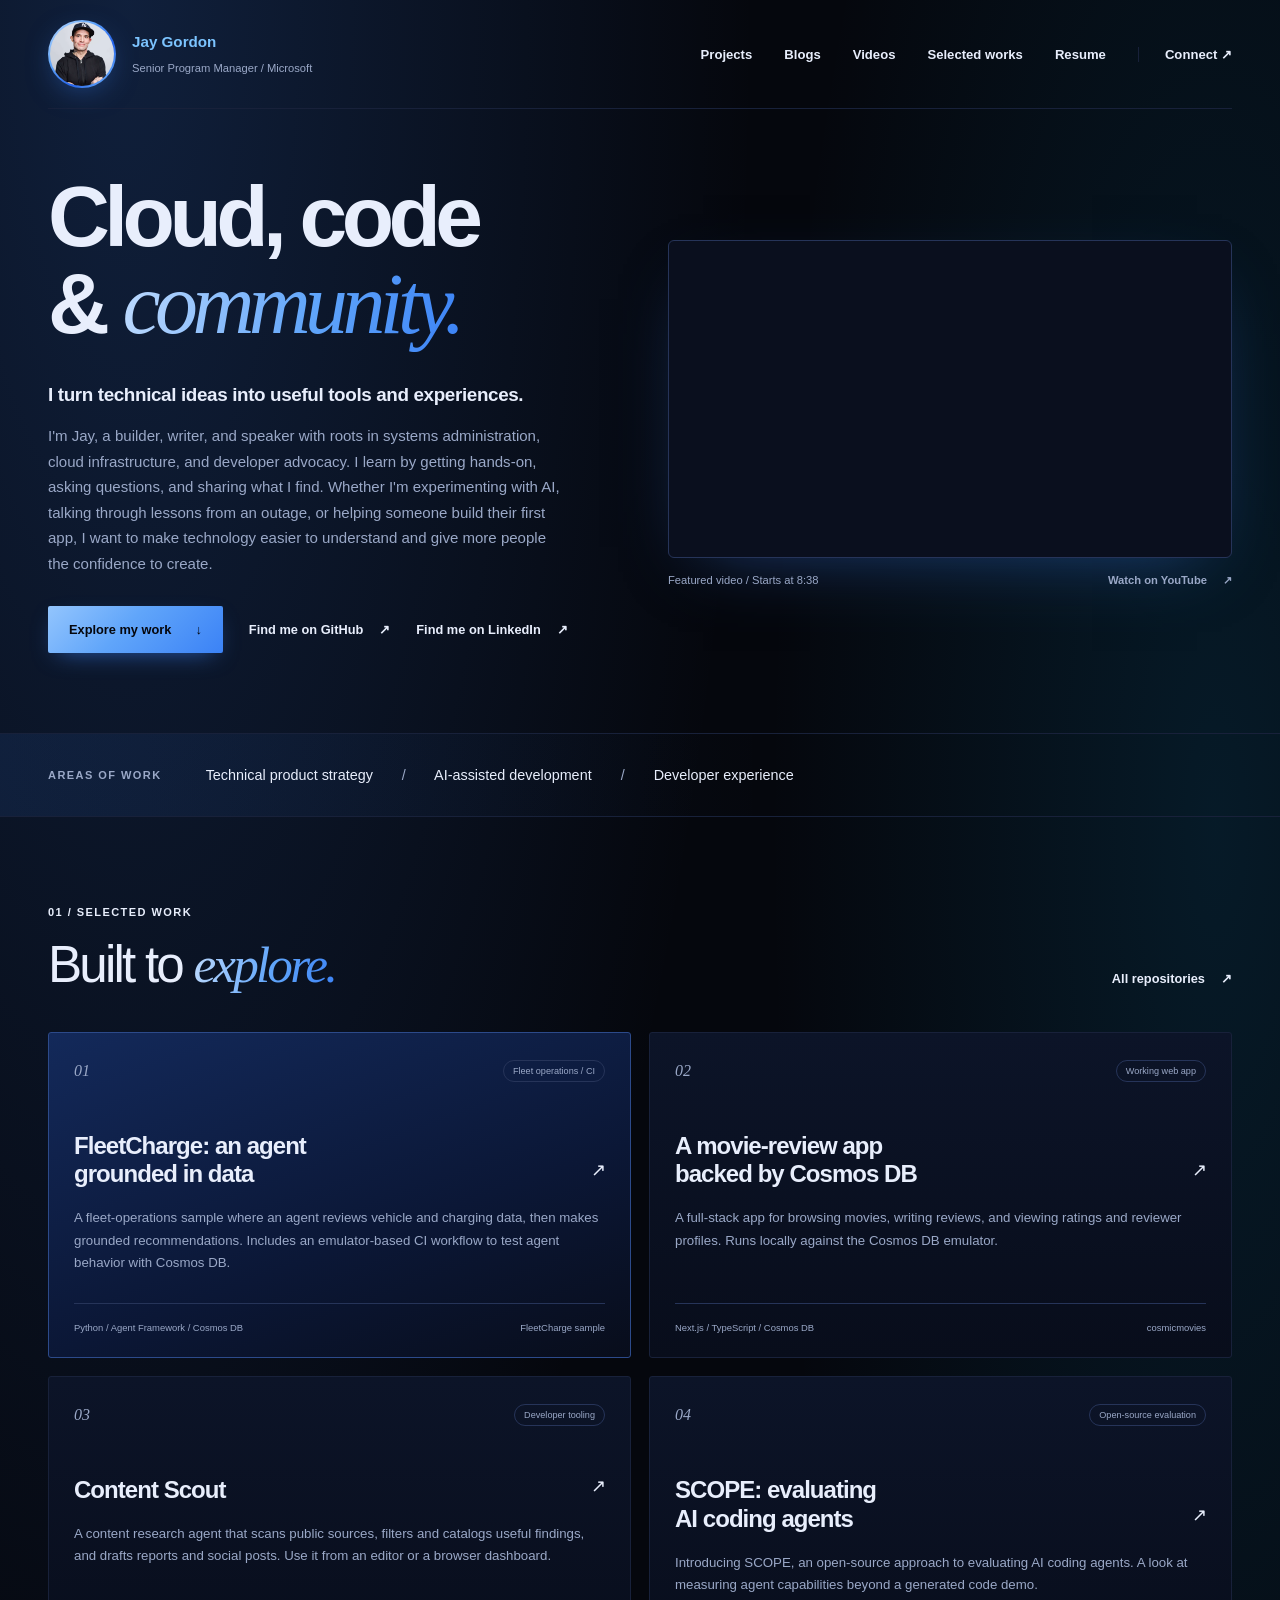
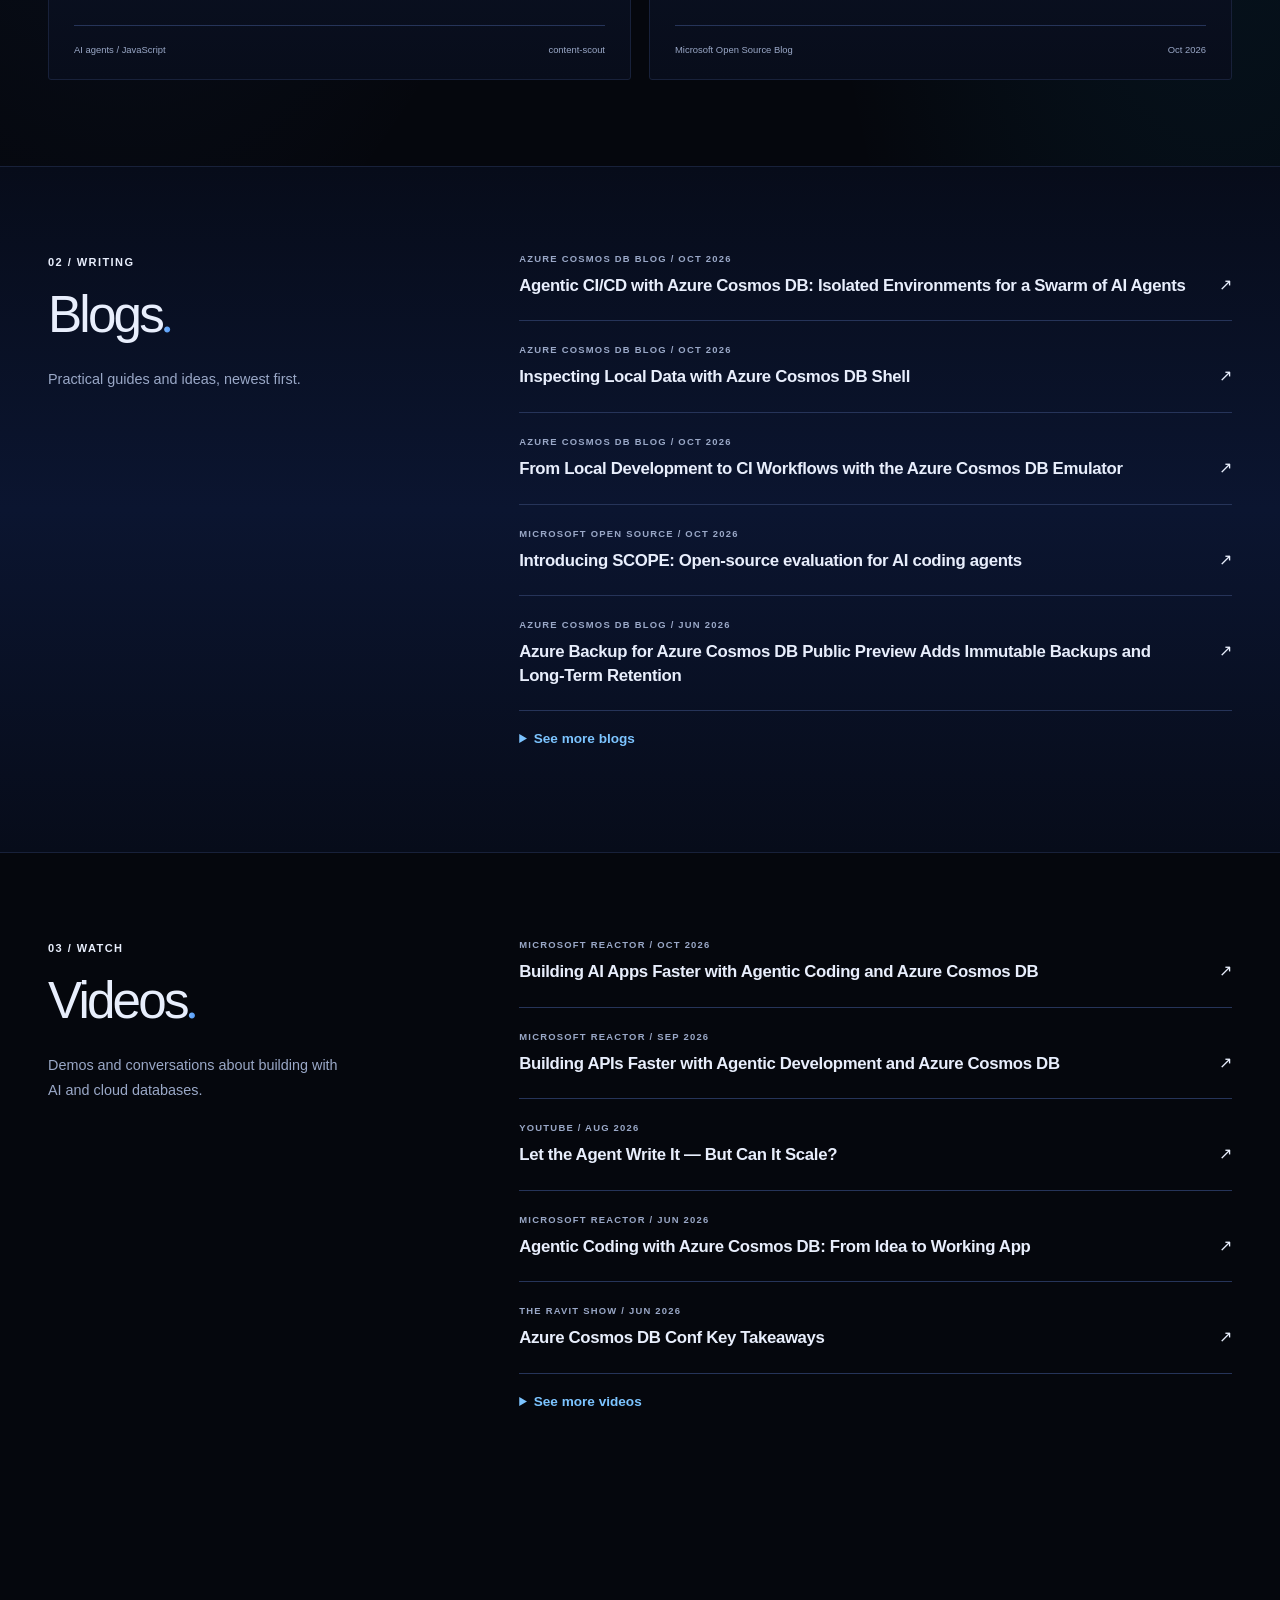
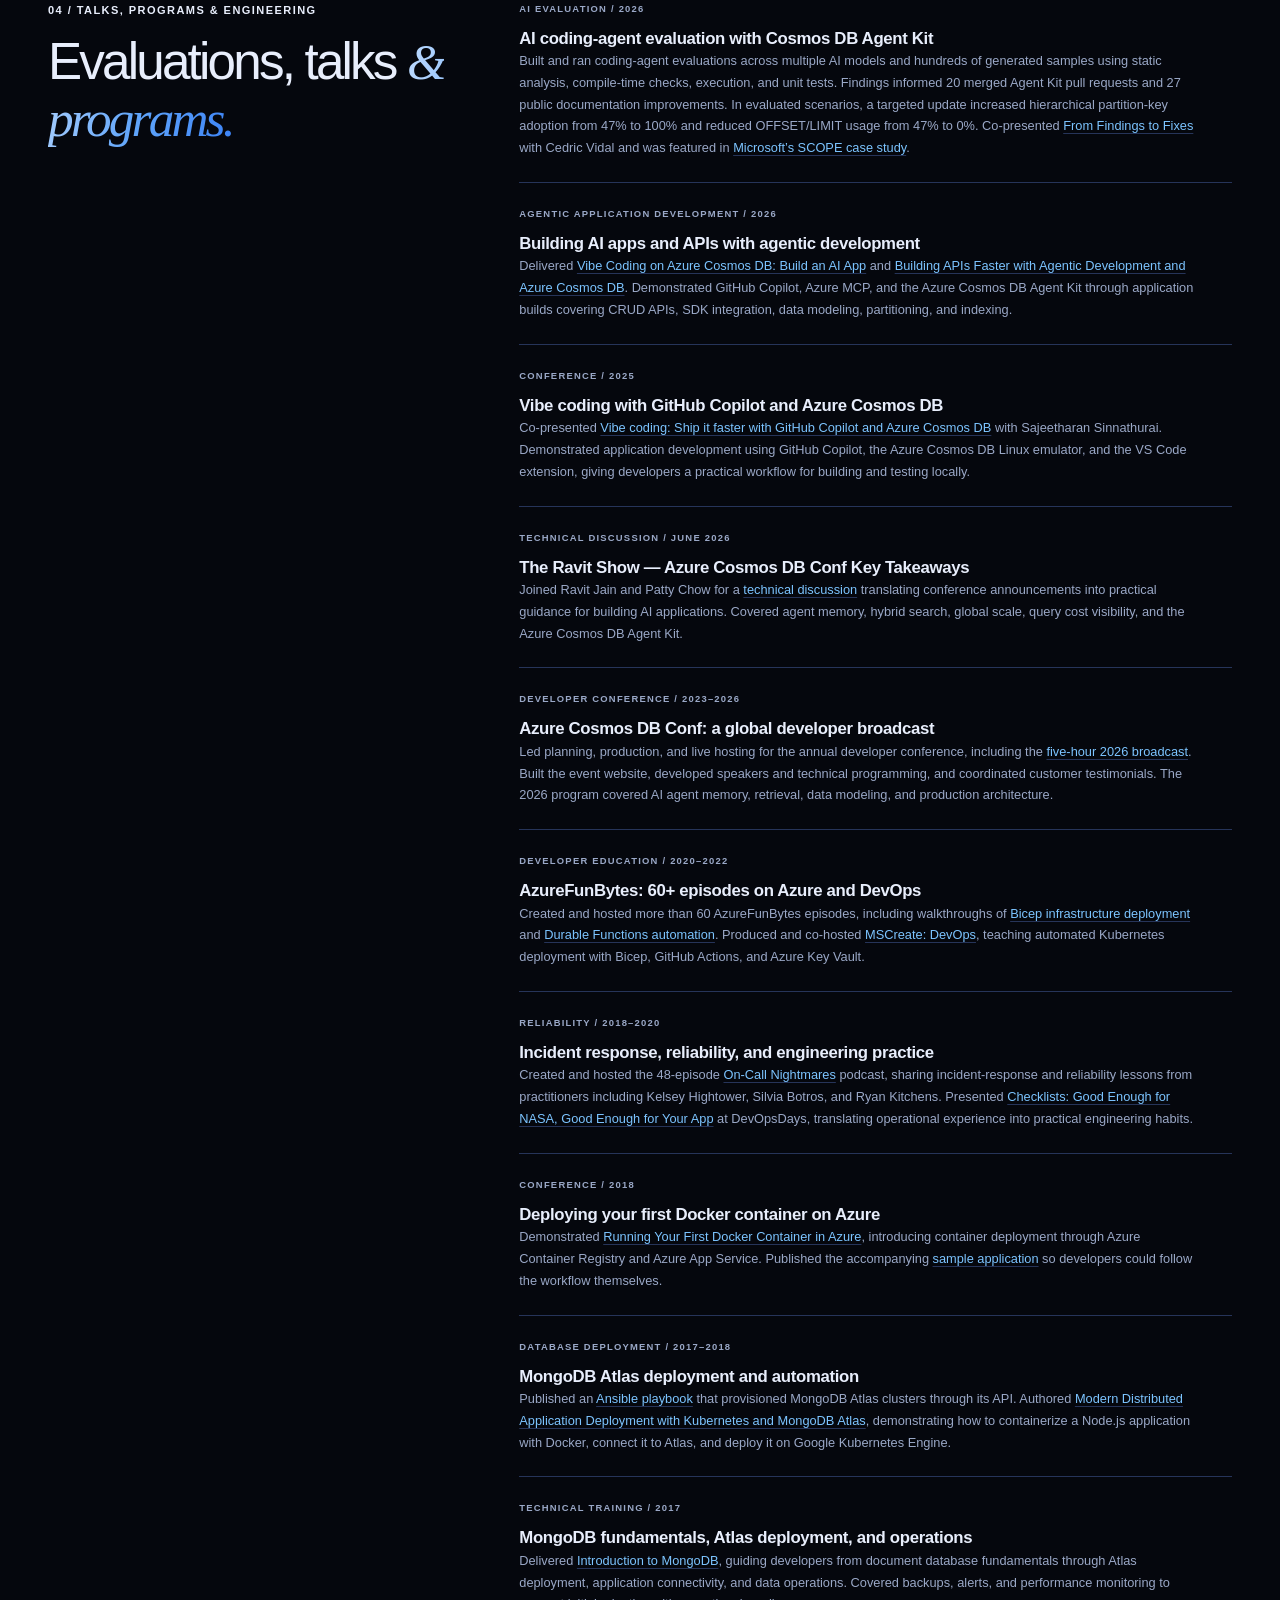
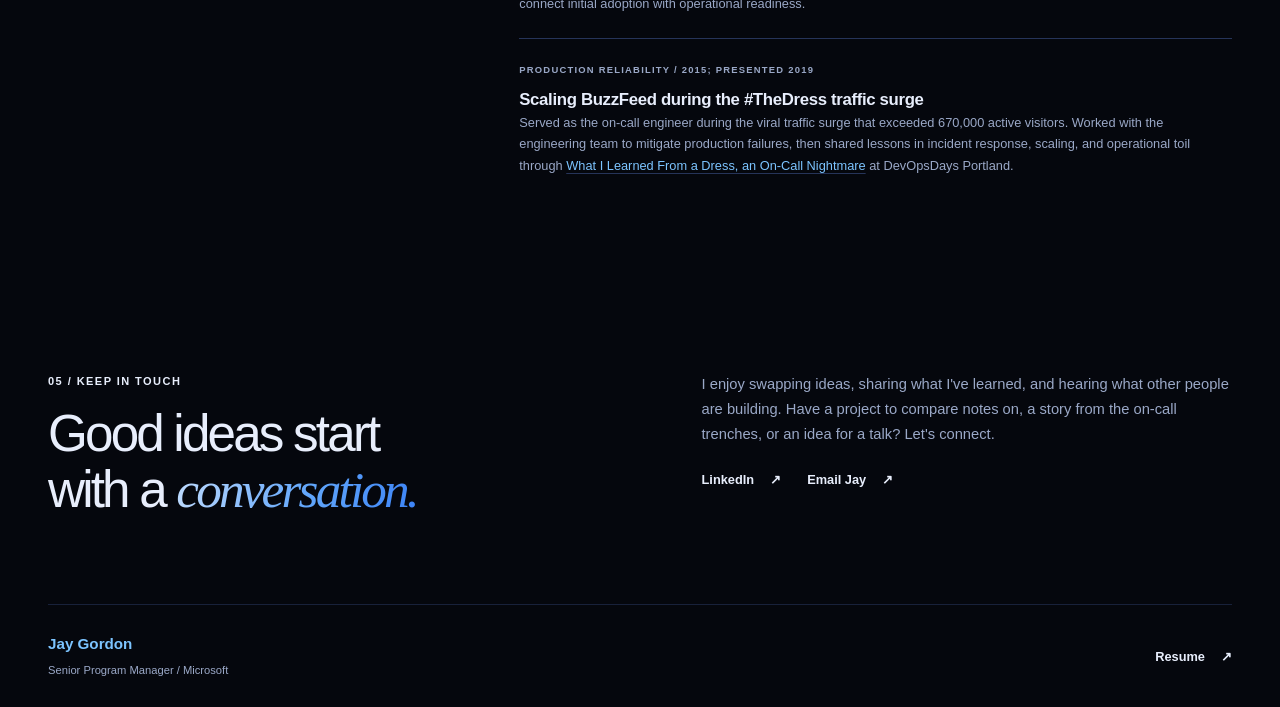
==== commit 46e395ab: "Focus homepage bio and closing on Jay Co-authored-by: Copilot <223556219+Copilot@users.noreply.githu" ====
--- a/index.html
+++ b/index.html
@@ -4,10 +4,10 @@
     <meta charset="utf-8">
     <meta name="viewport" content="width=device-width, initial-scale=1">
     <meta name="theme-color" content="#05070d">
-    <meta name="description" content="Jay Gordon is a Senior Program Manager at Microsoft working across technical product strategy, developer experience, and AI-assisted development. Explore original projects, writing, and talks.">
+    <meta name="description" content="Get to know Jay Gordon through hands-on projects, writing, and talks about cloud infrastructure, AI, and helping people build with confidence.">
     <meta property="og:type" content="website">
     <meta property="og:title" content="Jay Gordon | Cloud, code & community">
-    <meta property="og:description" content="Original projects, writing, and talks from Jay Gordon, a Senior Program Manager working across technical product strategy, developer experience, and AI-assisted development.">
+    <meta property="og:description" content="Get to know Jay Gordon through hands-on projects, writing, and talks about cloud infrastructure, AI, and helping people build with confidence.">
     <meta property="og:url" content="https://jaydestro.github.io/">
     <meta property="og:image" content="https://jaydestro.github.io/headshot-960.jpg">
     <meta property="og:image:alt" content="Headshot of Jay Gordon">
@@ -38,7 +38,7 @@
         <div class="hero-copy">
           <h1 id="intro-title">Cloud, code<br>&amp; <span class="serif">community.</span></h1>
           <p class="hero-intro">I turn technical ideas into useful tools and experiences.</p>
-          <p class="hero-description">I'm a Senior Program Manager at Microsoft working across technical product strategy, developer experience, and applied AI. I want everyone, with or without development experience, to be able to write code and build applications. My work combines hands-on experiments with clear communication to make that possible.</p>
+          <p class="hero-description">I'm Jay, a builder, writer, and speaker with roots in systems administration, cloud infrastructure, and developer advocacy. I learn by getting hands-on, asking questions, and sharing what I find. Whether I'm experimenting with AI, talking through lessons from an outage, or helping someone build their first app, I want to make technology easier to understand and give more people the confidence to create.</p>
           <div class="hero-actions">
             <a class="button" href="#projects">Explore my work <span aria-hidden="true">&#8595;</span></a>
             <div class="hero-social-links">
@@ -253,10 +253,10 @@
       <section id="connect" class="section wrap connect-section" aria-labelledby="connect-title">
         <div>
           <p class="eyebrow">05 / Keep in touch</p>
-          <h2 id="connect-title">Developer tools, AI<br>&amp; <span class="serif">community.</span></h2>
+          <h2 id="connect-title">Good ideas start<br>with a <span class="serif">conversation.</span></h2>
         </div>
         <div class="connect-copy">
-          <p>I lead developer growth and community programs for Azure Cosmos DB at Microsoft. My work spans technical product strategy, AI coding-agent evaluation, developer education, and conferences—turning engineering insights into better tools, guidance, and product experiences.</p>
+          <p>I enjoy swapping ideas, sharing what I've learned, and hearing what other people are building. Have a project to compare notes on, a story from the on-call trenches, or an idea for a talk? Let's connect.</p>
           <div class="connect-links">
             <a class="text-link" href="https://www.linkedin.com/in/jaygordon0042/">LinkedIn <span aria-hidden="true">&#8599;</span></a>
             <a class="text-link" href="mailto:jgordon0042@gmail.com">Email Jay <span aria-hidden="true">&#8599;</span></a>
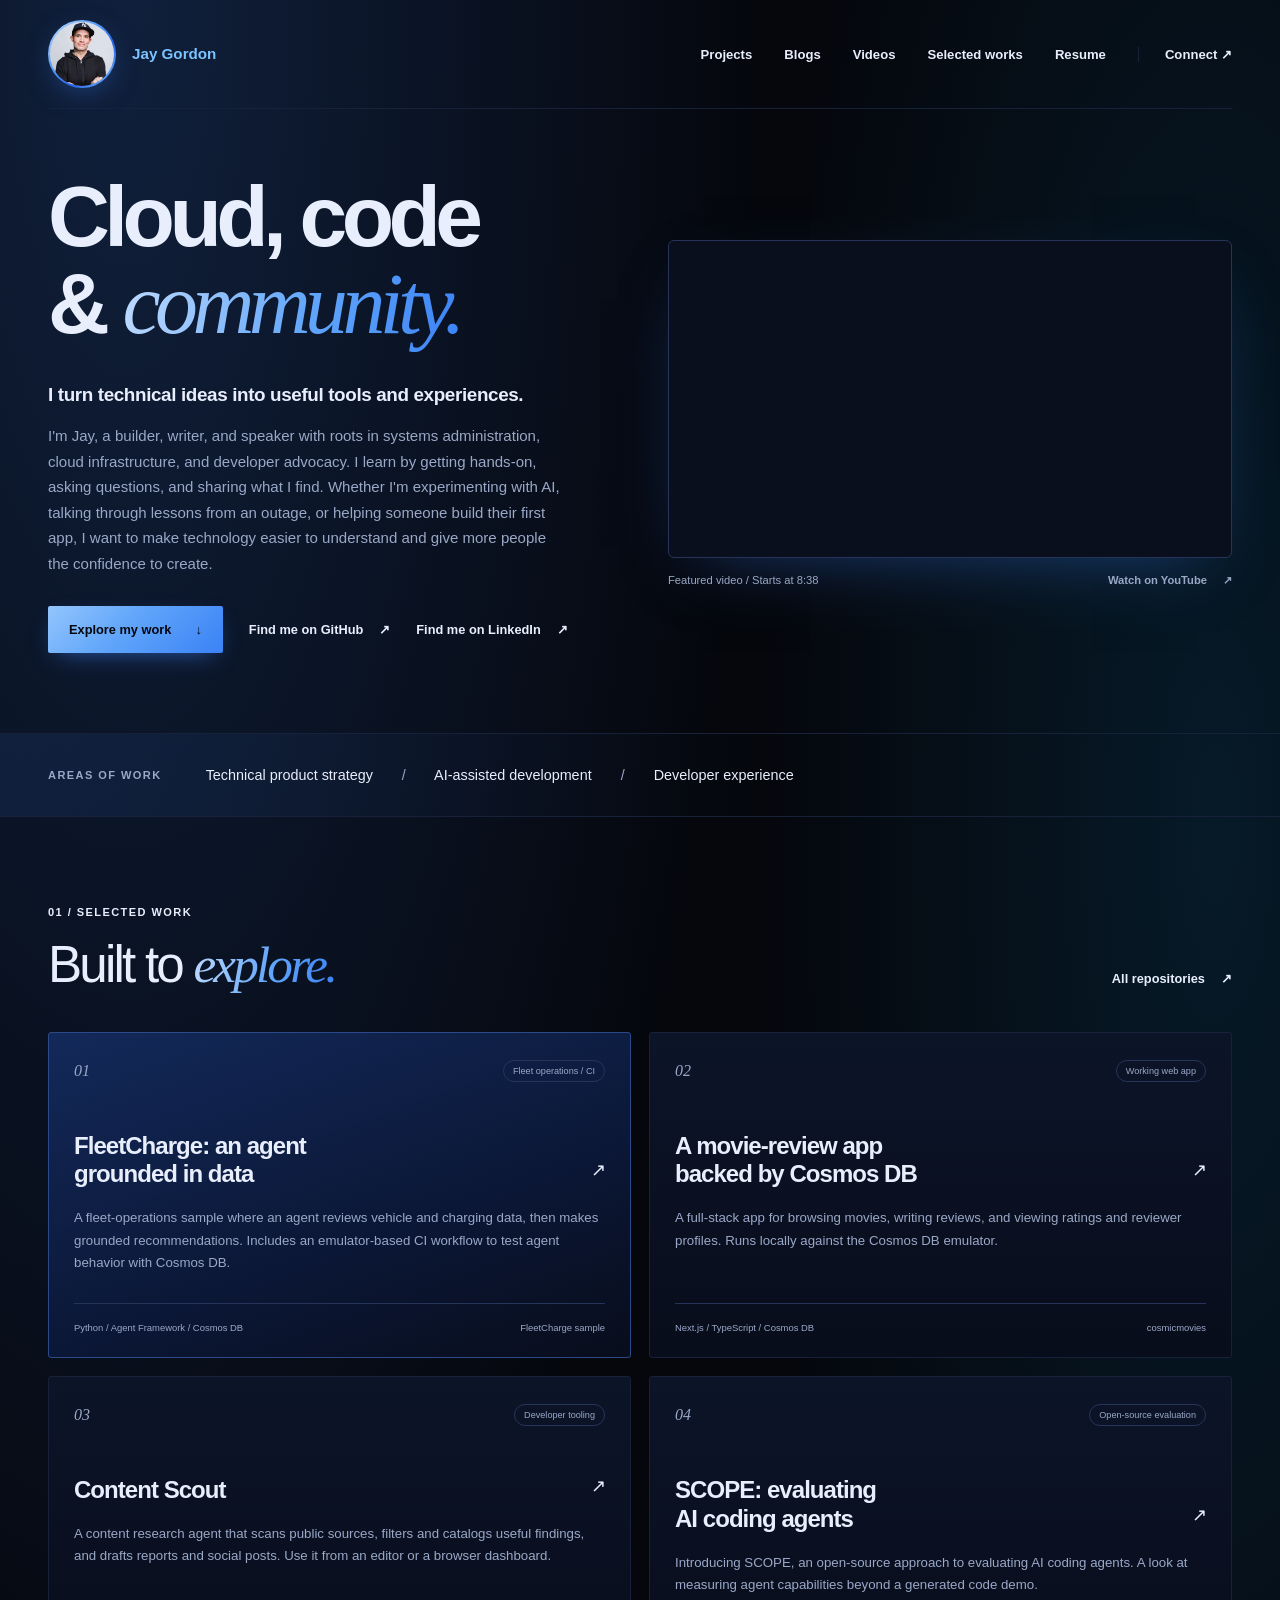
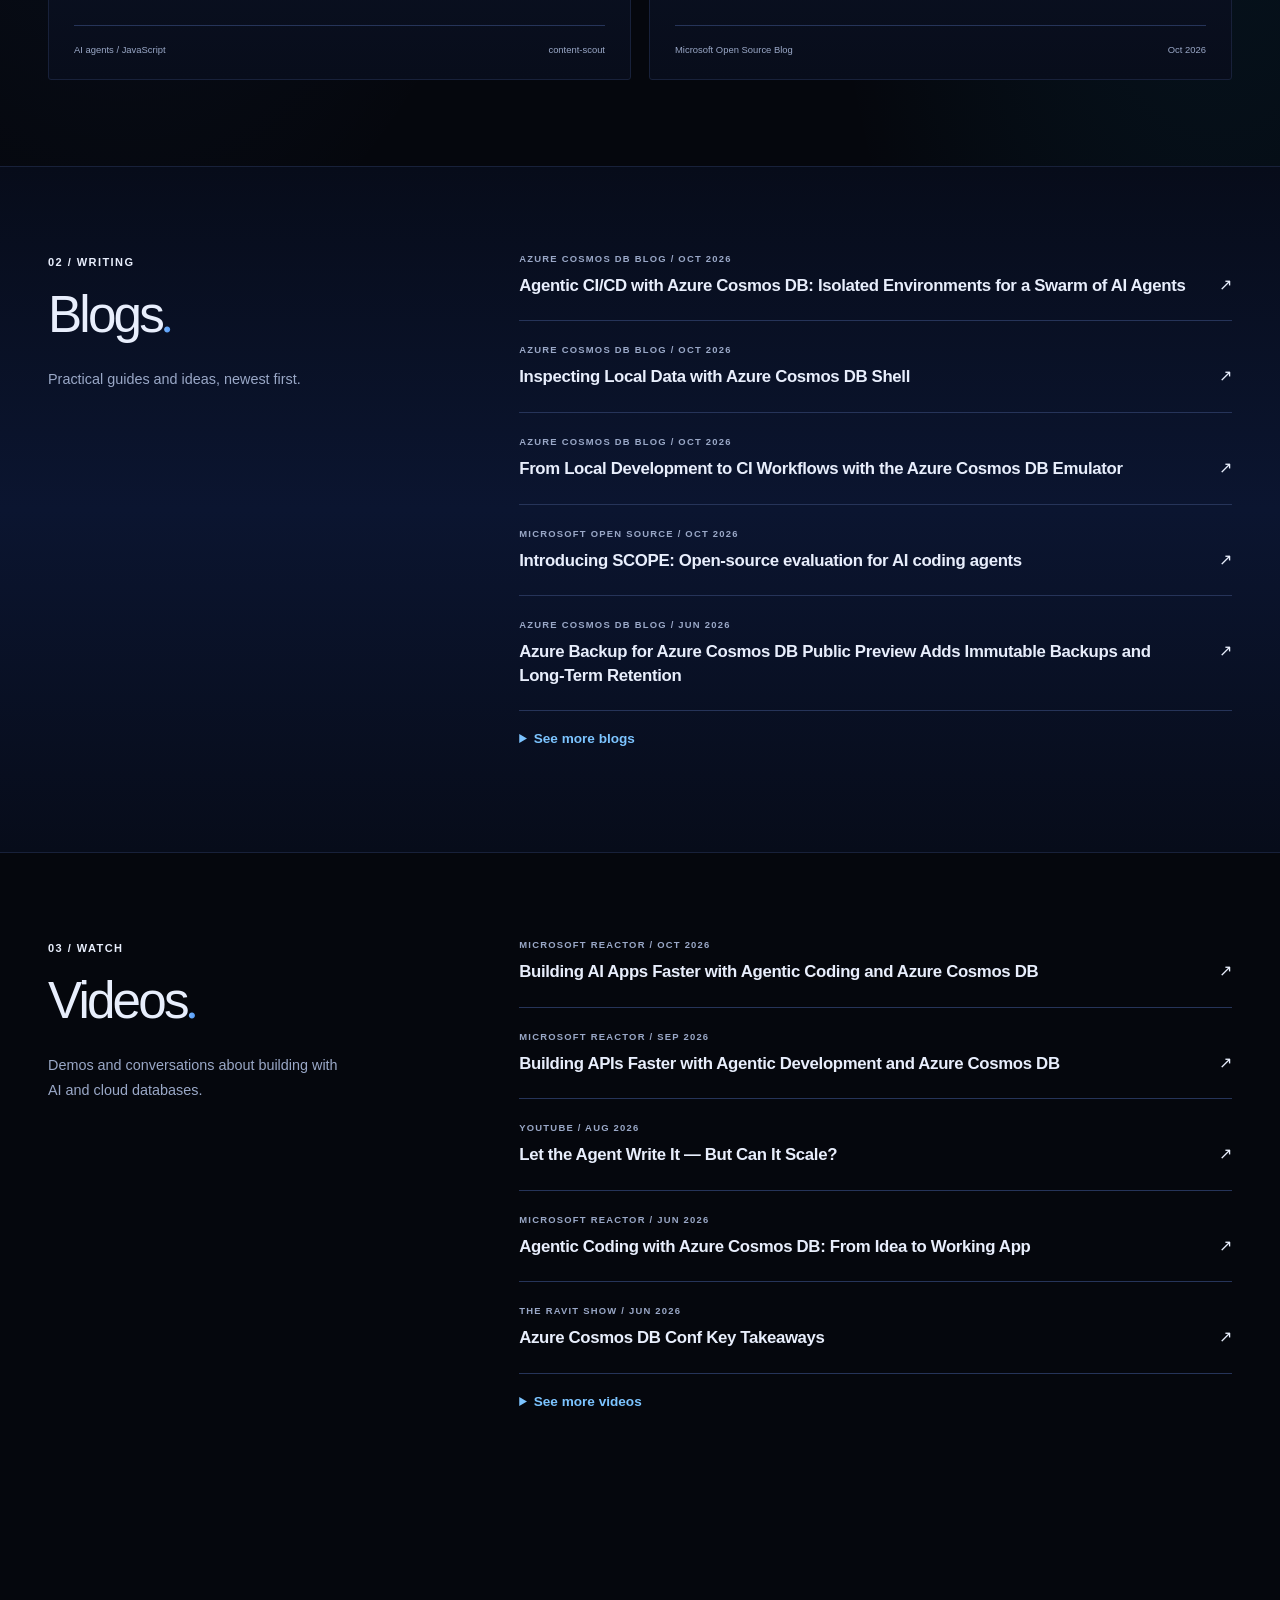
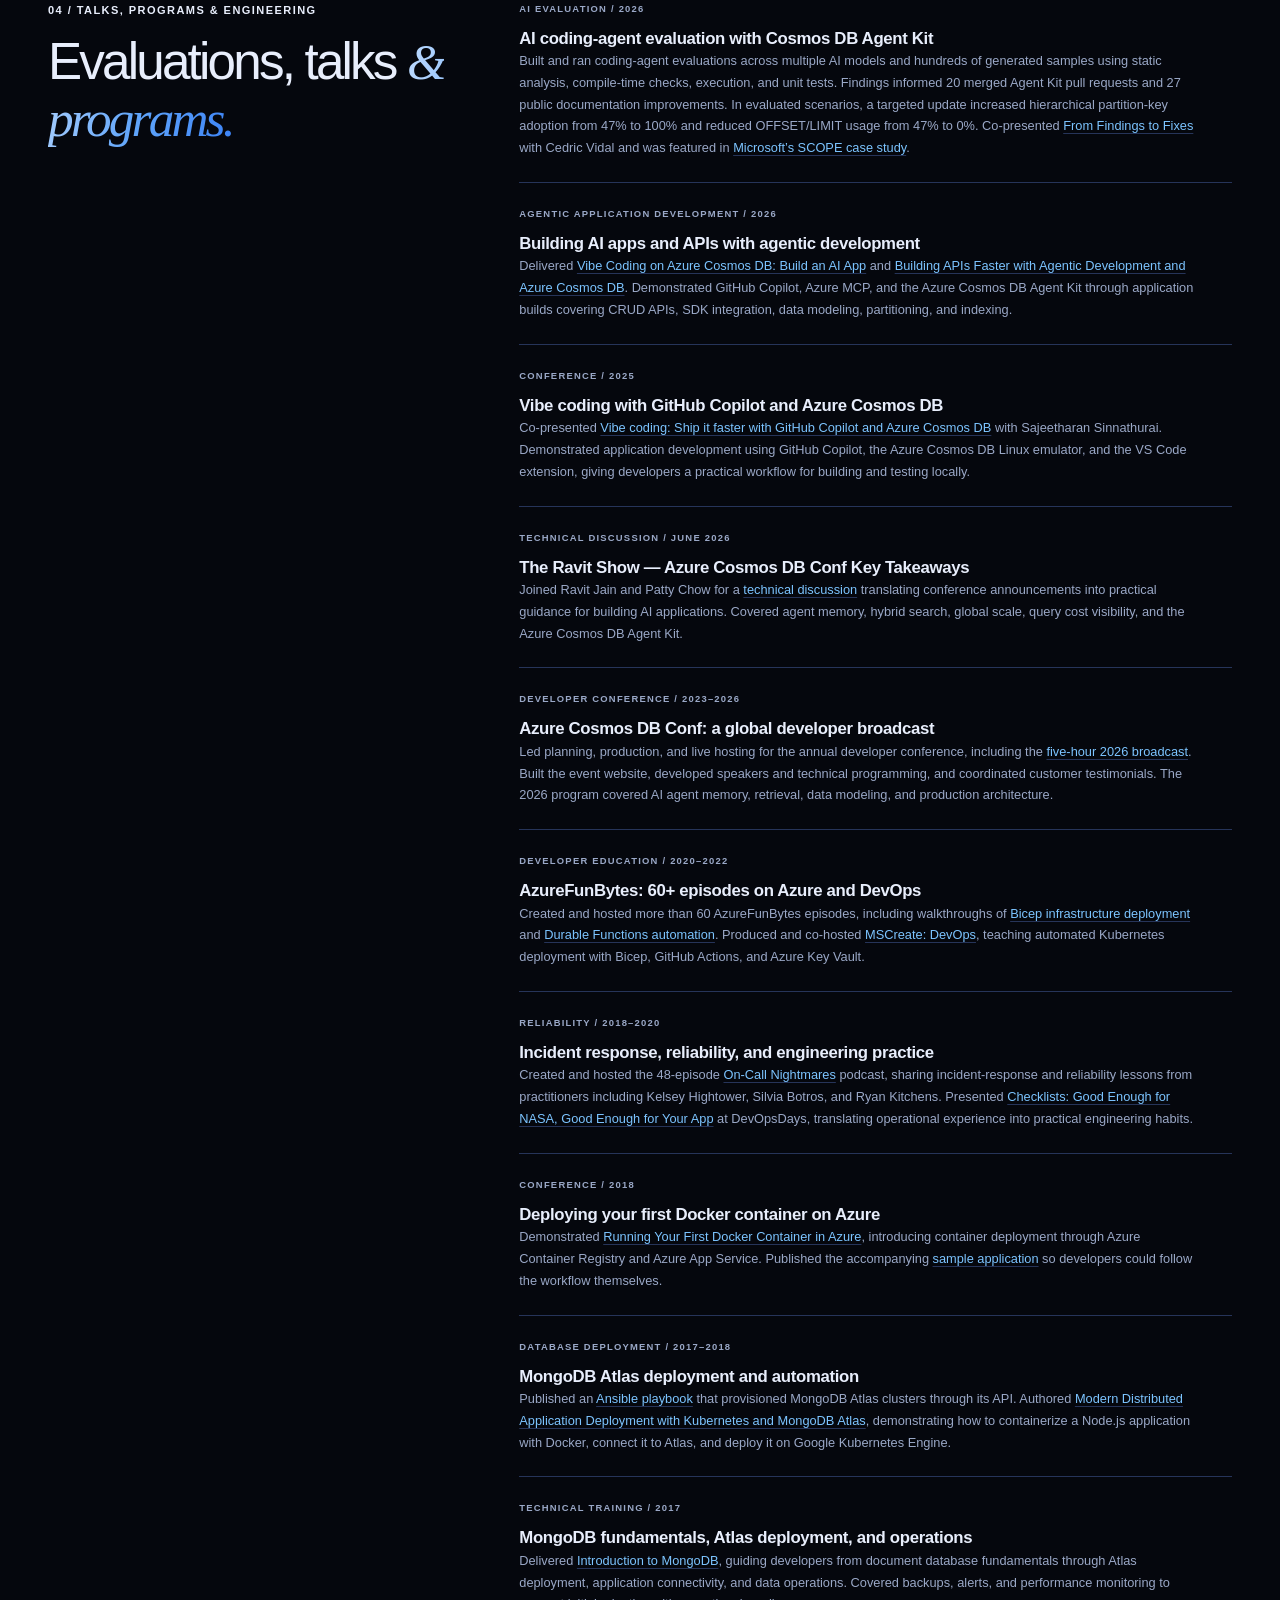
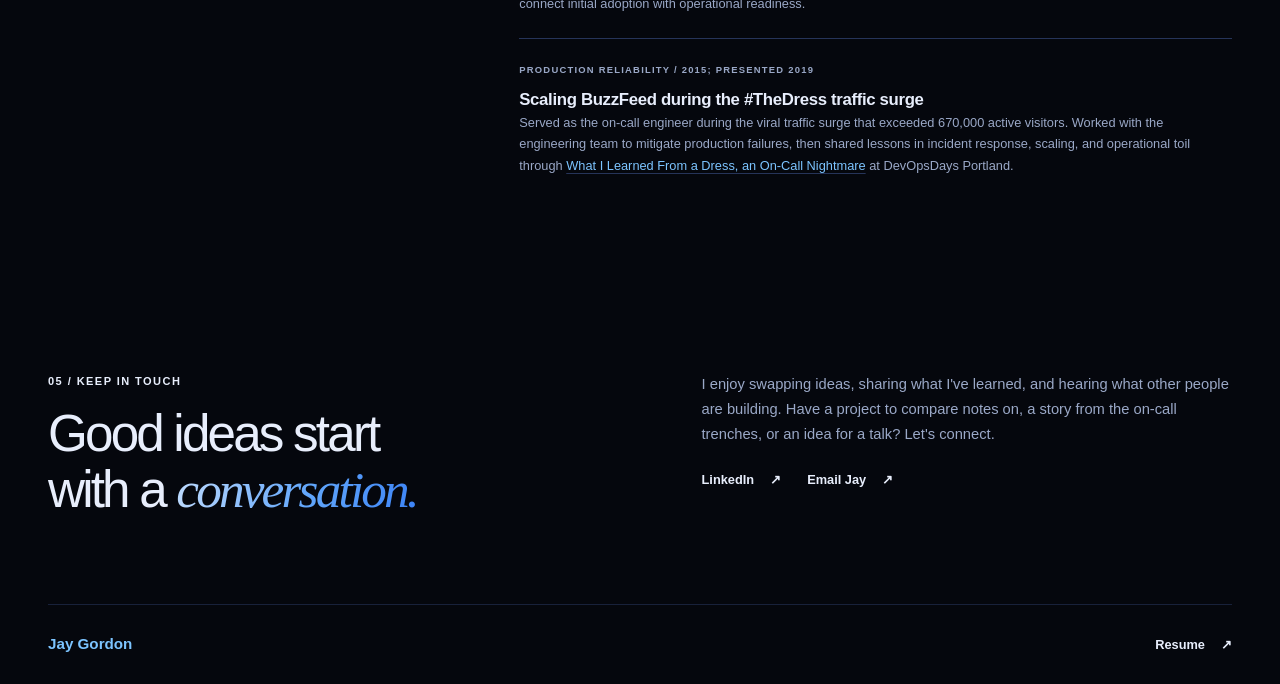
==== commit 6a022083: "Remove employer and title from site header and footer Co-authored-by: Copilot <223556219+Copilot@use" ====
--- a/index.html
+++ b/index.html
@@ -21,7 +21,7 @@
     <header class="site-header wrap">
       <div class="site-identity">
         <a class="portrait-frame" href="https://www.linkedin.com/in/jaygordon0042/" aria-label="Jay Gordon on LinkedIn"><img src="headshot-480.webp" width="64" height="64" alt="" fetchpriority="high"></a>
-        <a class="identity-copy" href="./" aria-label="Jay Gordon home"><span class="portrait-name">Jay Gordon</span><span>Senior Program Manager / Microsoft</span></a>
+        <a class="identity-copy" href="./" aria-label="Jay Gordon home"><span class="portrait-name">Jay Gordon</span></a>
       </div>
       <nav aria-label="Main navigation">
         <a href="#projects">Projects</a>
@@ -266,7 +266,7 @@
     </main>
     <footer class="site-footer wrap">
       <a class="site-identity footer-identity" href="./" aria-label="Jay Gordon home">
-        <span class="identity-copy"><span class="portrait-name">Jay Gordon</span><span>Senior Program Manager / Microsoft</span></span>
+        <span class="identity-copy"><span class="portrait-name">Jay Gordon</span></span>
       </a>
       <a class="text-link" href="resume.html">Resume <span aria-hidden="true">&#8599;</span></a>
     </footer>
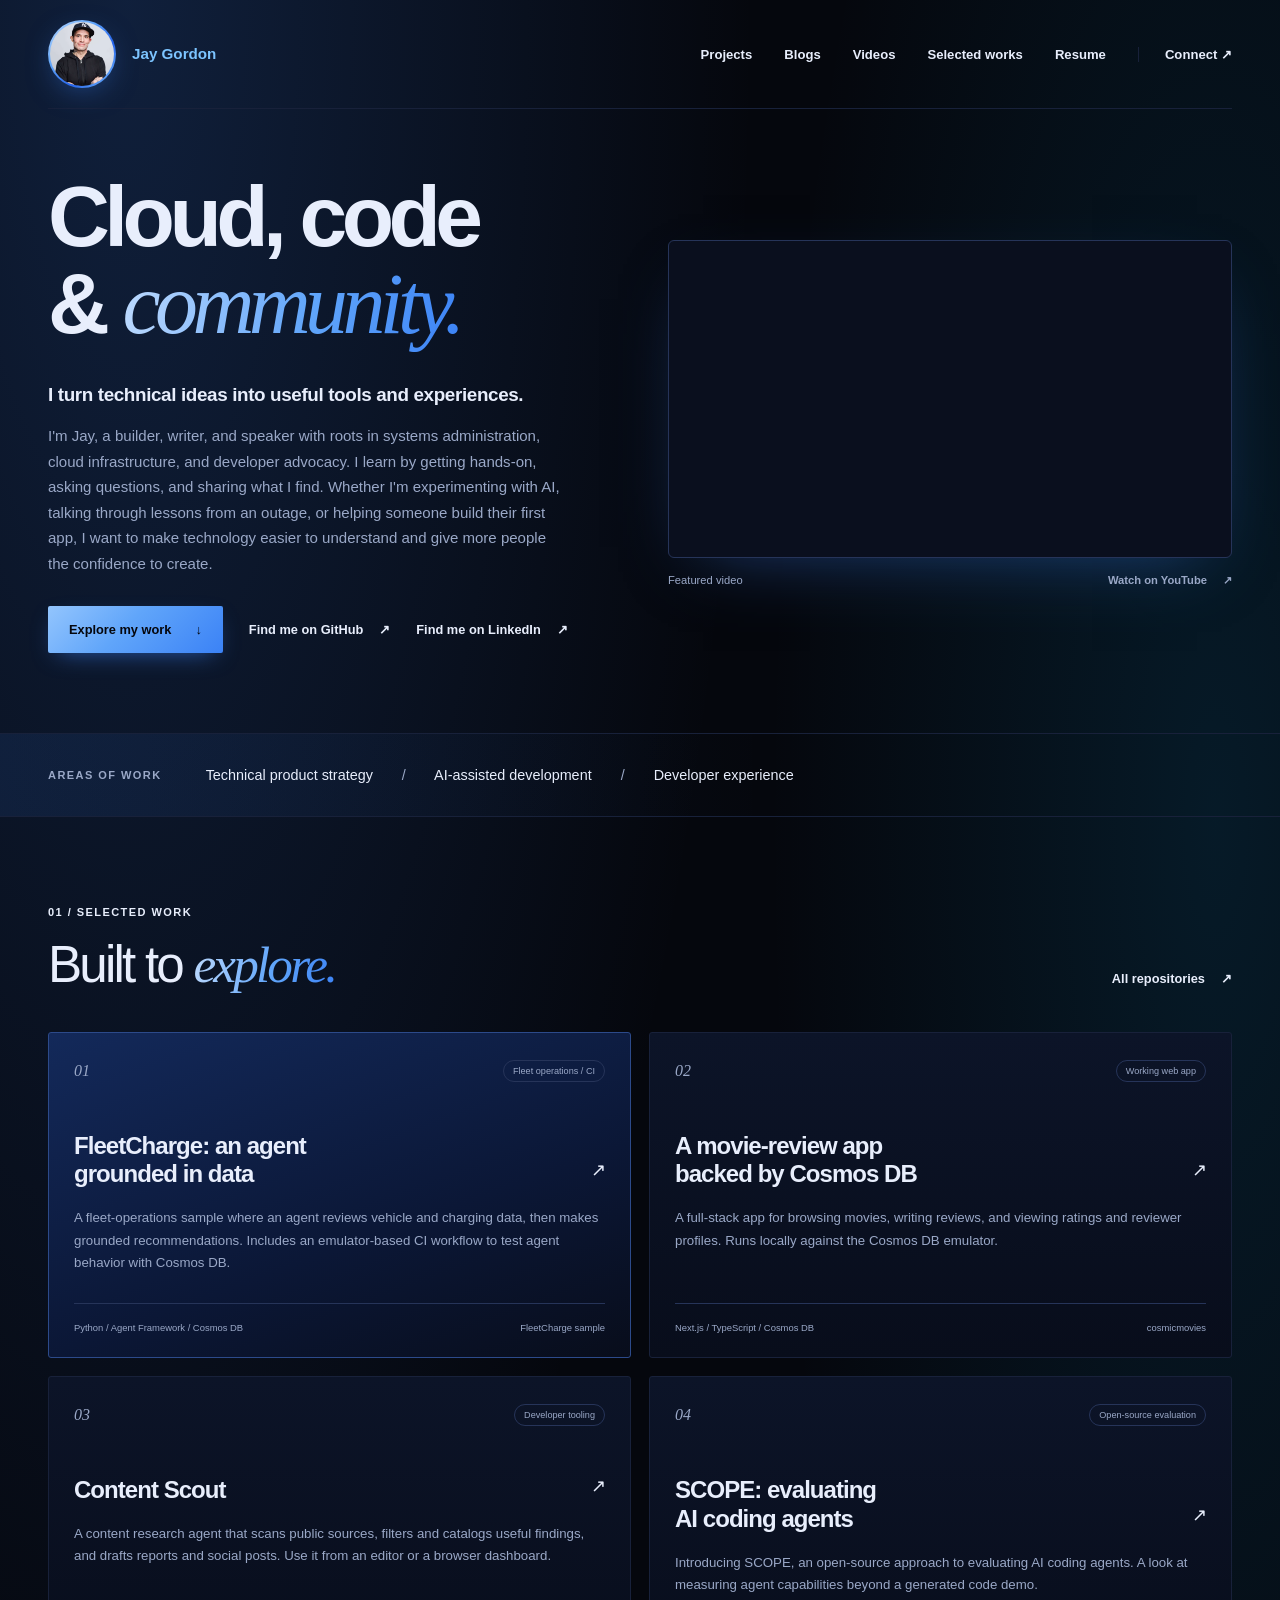
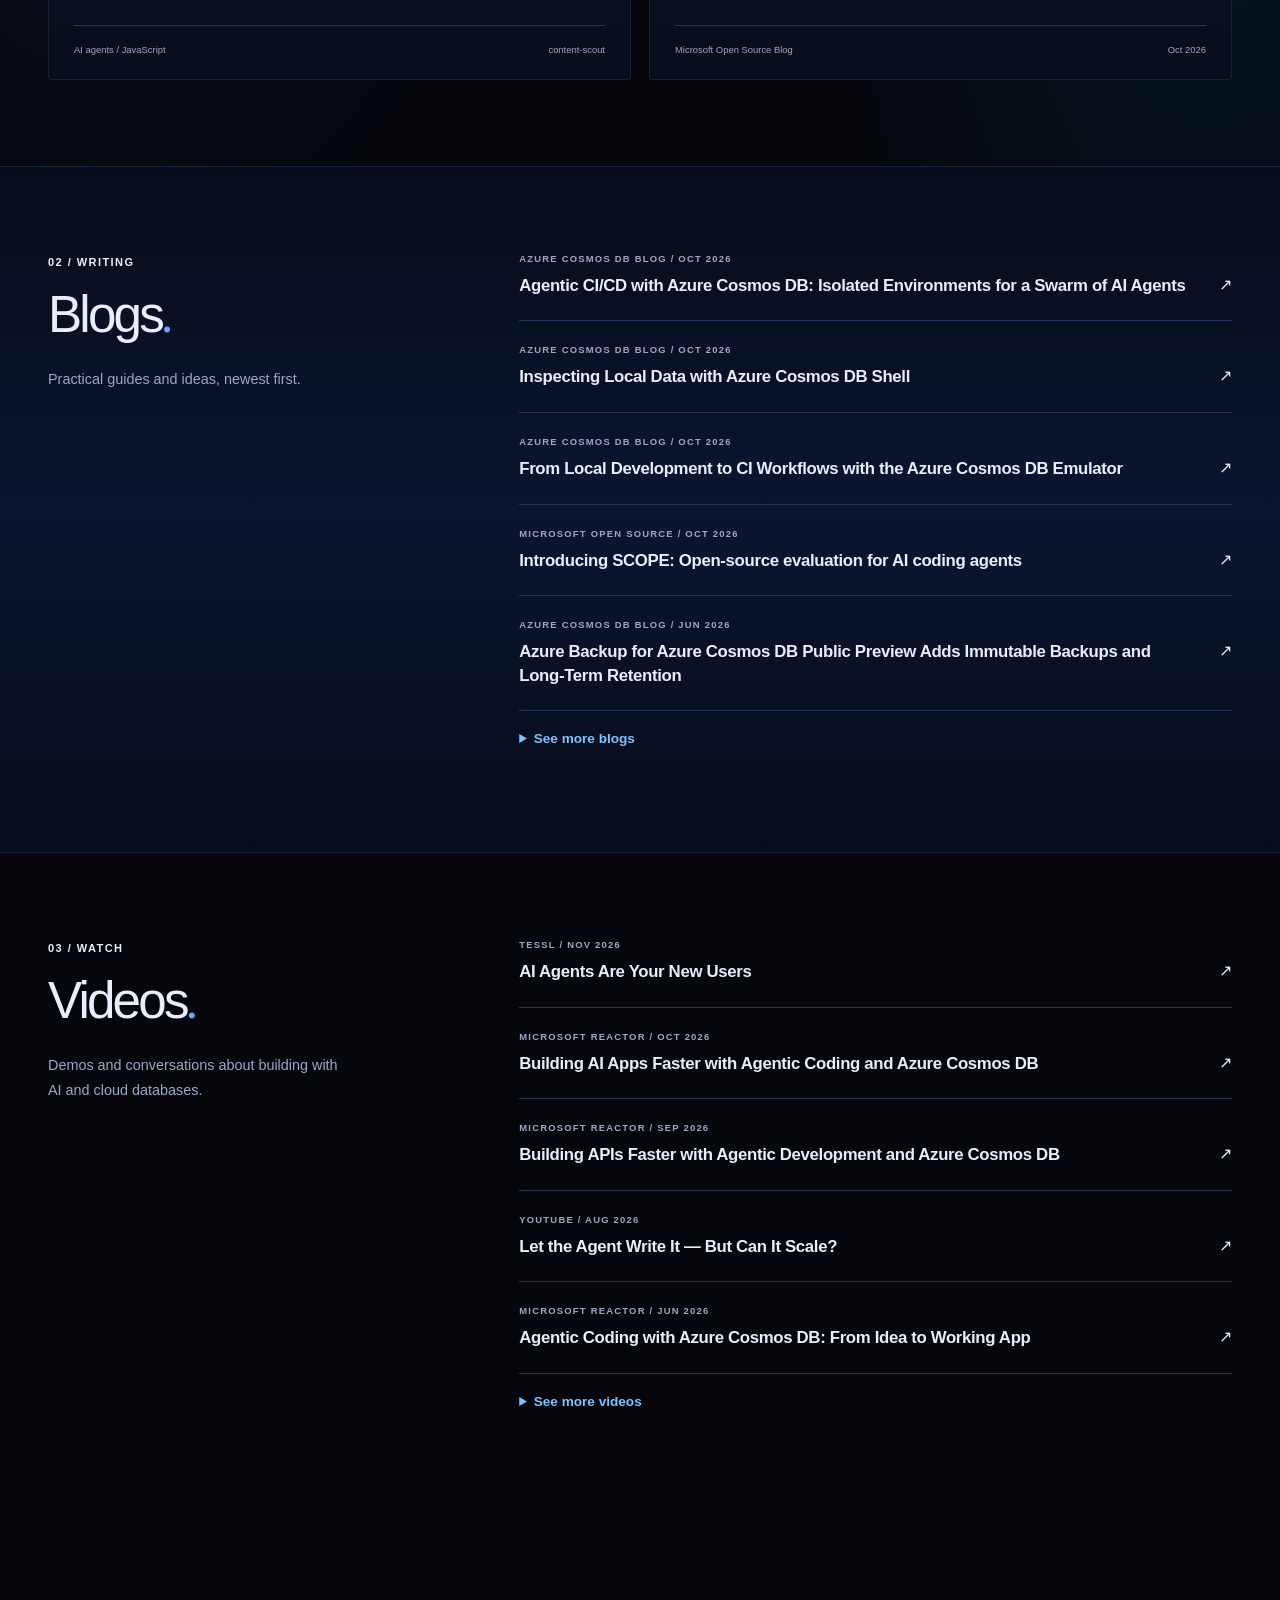
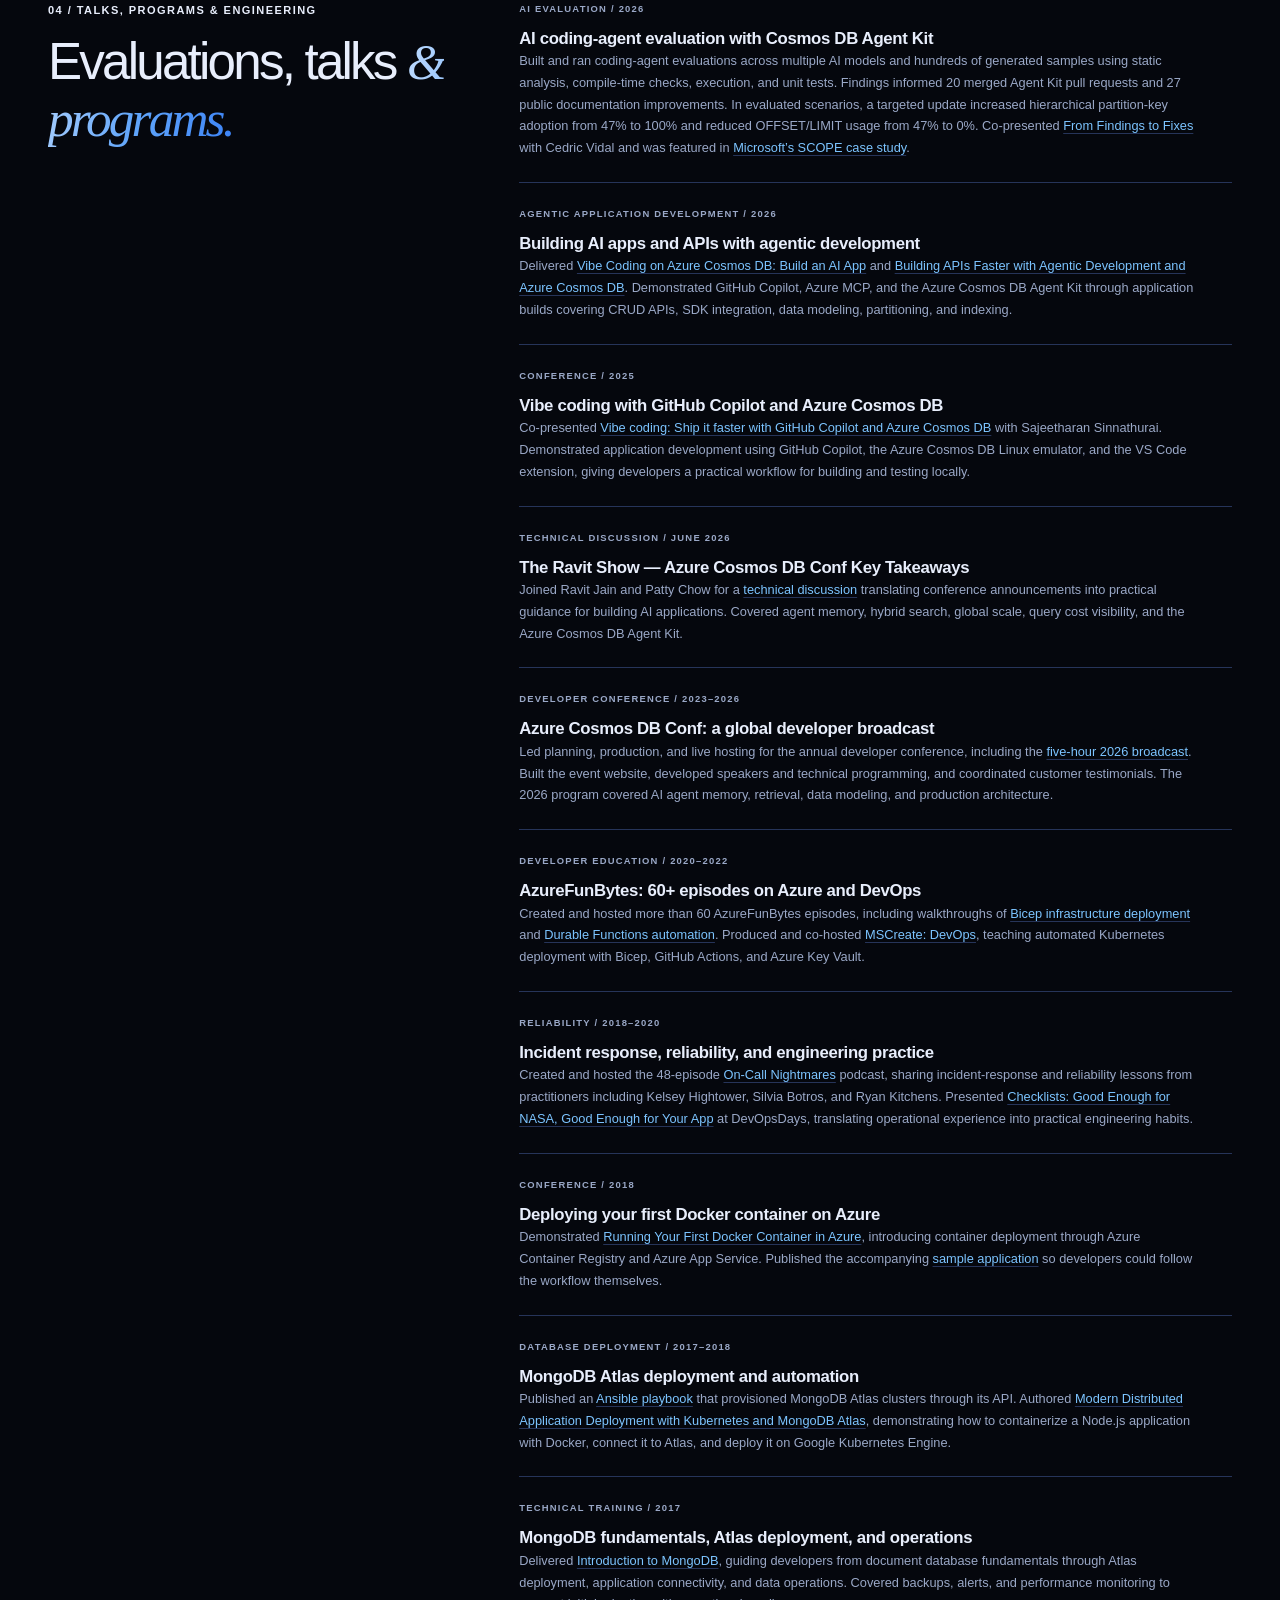
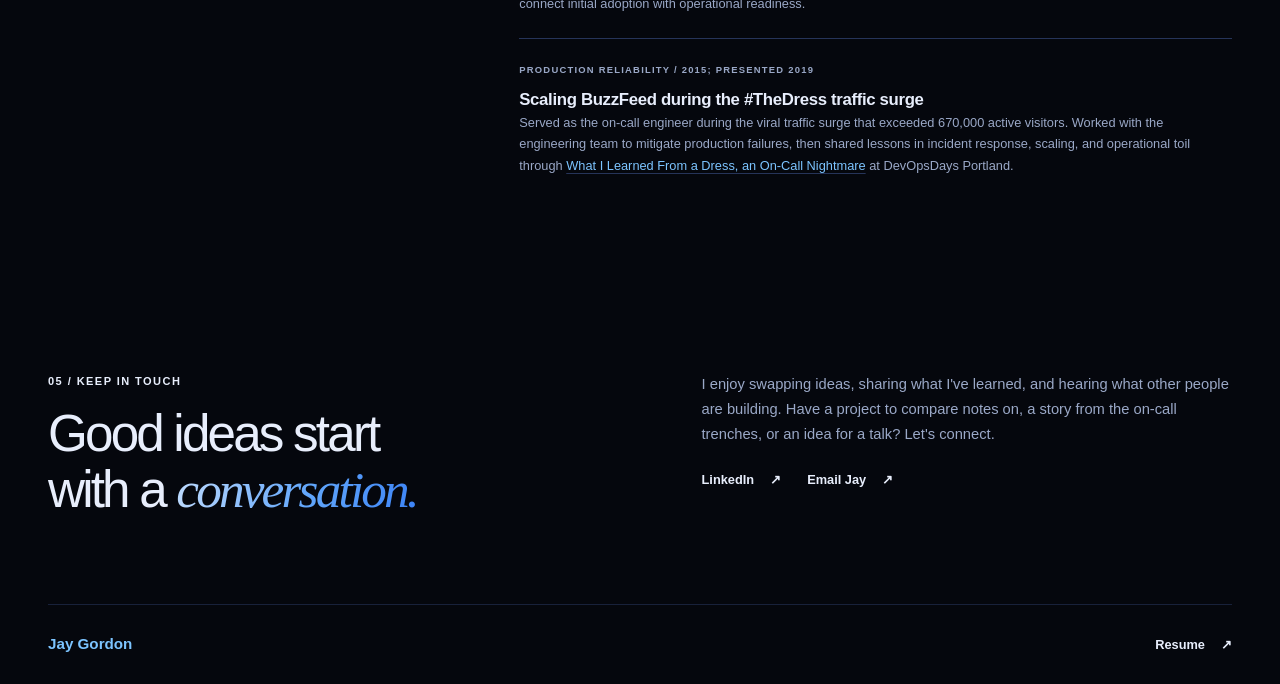
==== commit 322bf98f: "Update featured video and add Tessl talk Co-authored-by: Copilot <223556219+Copilot@users.noreply.gi" ====
--- a/index.html
+++ b/index.html
@@ -49,9 +49,9 @@
         </div>
         <figure class="hero-video">
           <div class="video-frame">
-            <iframe src="https://www.youtube-nocookie.com/embed/SxaKOmqX-rk?start=518" title="Featured video selected by Jay Gordon, starting at 8 minutes 38 seconds" width="560" height="315" loading="lazy" referrerpolicy="strict-origin-when-cross-origin" allow="accelerometer; autoplay; clipboard-write; encrypted-media; gyroscope; picture-in-picture; web-share" allowfullscreen></iframe>
-          </div>
-          <figcaption><span>Featured video / Starts at 8:38</span><a class="text-link" href="https://youtu.be/SxaKOmqX-rk?t=518">Watch on YouTube <span aria-hidden="true">&#8599;</span></a></figcaption>
+            <iframe src="https://www.youtube-nocookie.com/embed/I81RrZcQaT8" title="Featured video selected by Jay Gordon" width="560" height="315" loading="lazy" referrerpolicy="strict-origin-when-cross-origin" allow="accelerometer; autoplay; clipboard-write; encrypted-media; gyroscope; picture-in-picture; web-share" allowfullscreen></iframe>
+          </div>
+          <figcaption><span>Featured video</span><a class="text-link" href="https://www.youtube.com/watch?v=I81RrZcQaT8">Watch on YouTube <span aria-hidden="true">&#8599;</span></a></figcaption>
         </figure>
       </section>
 
@@ -147,6 +147,11 @@
           <p>Demos and conversations about building with AI and cloud databases.</p>
         </div>
         <div class="talk-list">
+          <a class="talk" href="https://tessl.io/speaker/jay-gordon">
+            <span class="eyebrow">Tessl / <time datetime="2026-11-04">Nov 2026</time></span>
+            <h3>AI Agents Are Your New Users</h3>
+            <span class="talk-arrow" aria-hidden="true">&#8599;</span>
+          </a>
           <a class="talk" href="https://developer.microsoft.com/en-us/reactor/events/27613/">
             <span class="eyebrow">Microsoft Reactor / <time datetime="2026-10-15">Oct 2026</time></span>
             <h3>Building AI Apps Faster with Agentic Coding and Azure Cosmos DB</h3>
@@ -167,14 +172,14 @@
             <h3>Agentic Coding with Azure Cosmos DB: From Idea to Working App</h3>
             <span class="talk-arrow" aria-hidden="true">&#8599;</span>
           </a>
-          <a class="talk" href="https://www.youtube.com/watch?v=kJ-iS2vls7o">
-            <span class="eyebrow">The Ravit Show / <time datetime="2026-06">Jun 2026</time></span>
-            <h3>Azure Cosmos DB Conf Key Takeaways</h3>
-            <span class="talk-arrow" aria-hidden="true">&#8599;</span>
-          </a>
           <details class="more-talks">
             <summary><span class="see-more">See more videos</span><span class="see-less">See fewer videos</span></summary>
             <div class="more-talks-list">
+              <a class="talk" href="https://www.youtube.com/watch?v=kJ-iS2vls7o">
+                <span class="eyebrow">The Ravit Show / <time datetime="2026-06">Jun 2026</time></span>
+                <h3>Azure Cosmos DB Conf Key Takeaways</h3>
+                <span class="talk-arrow" aria-hidden="true">&#8599;</span>
+              </a>
               <a class="talk" href="https://developer.microsoft.com/en-us/reactor/events/26885/">
                 <span class="eyebrow">Microsoft Reactor / <time datetime="2026-04">Apr 2026</time></span>
                 <h3>Vibe Coding on Azure Cosmos DB: Build an AI App</h3>
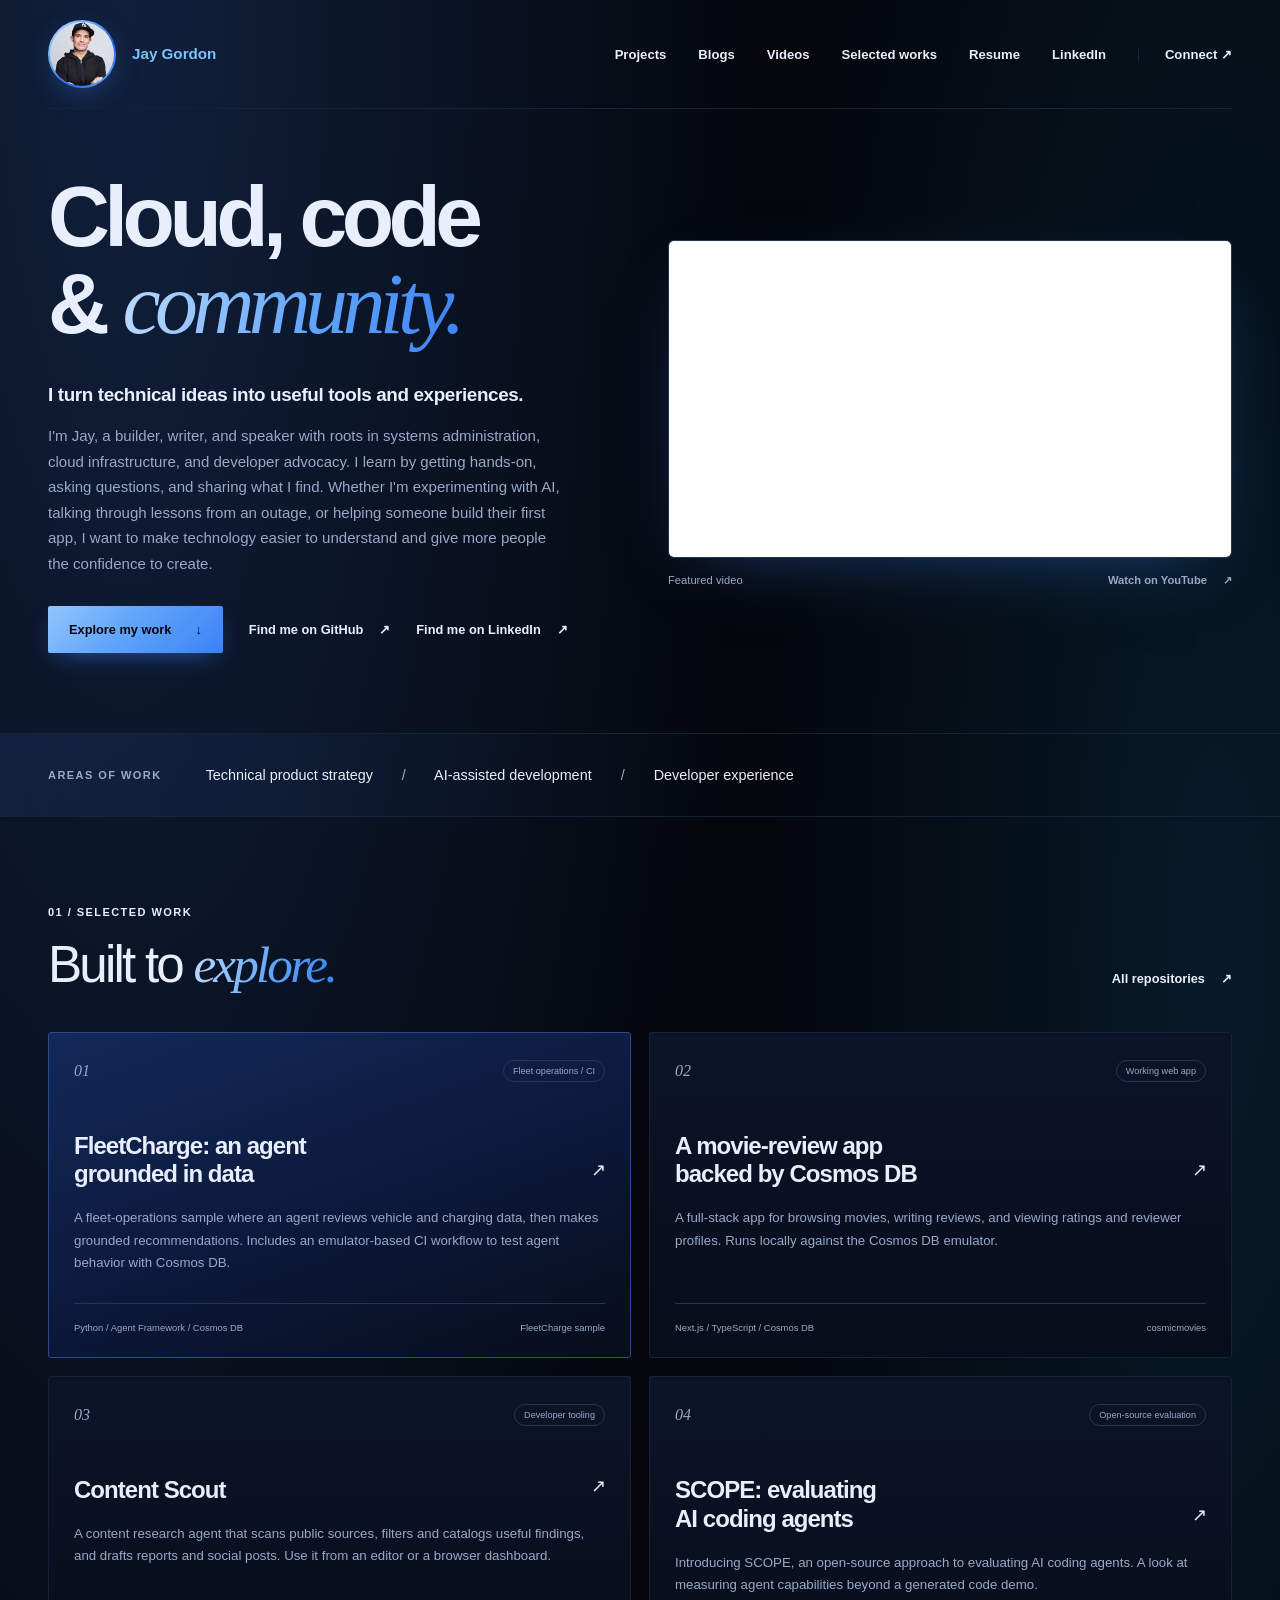
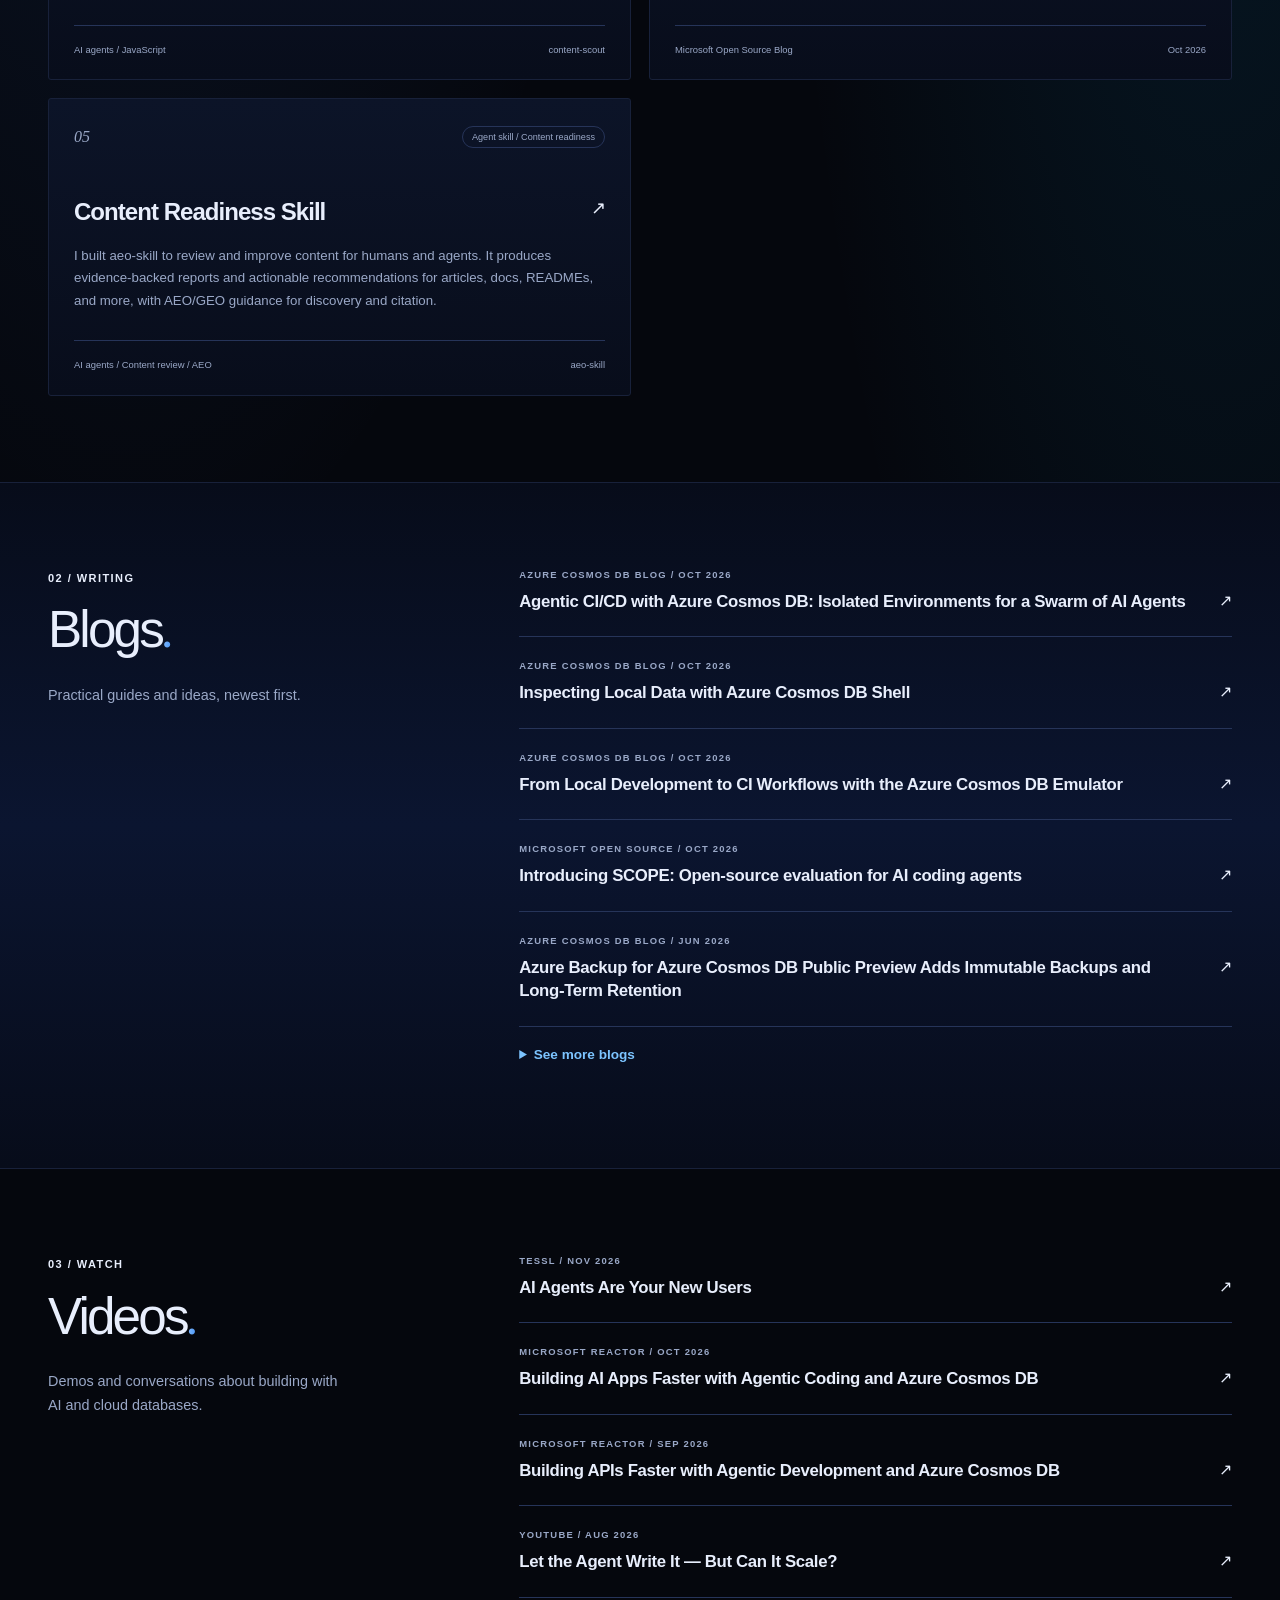
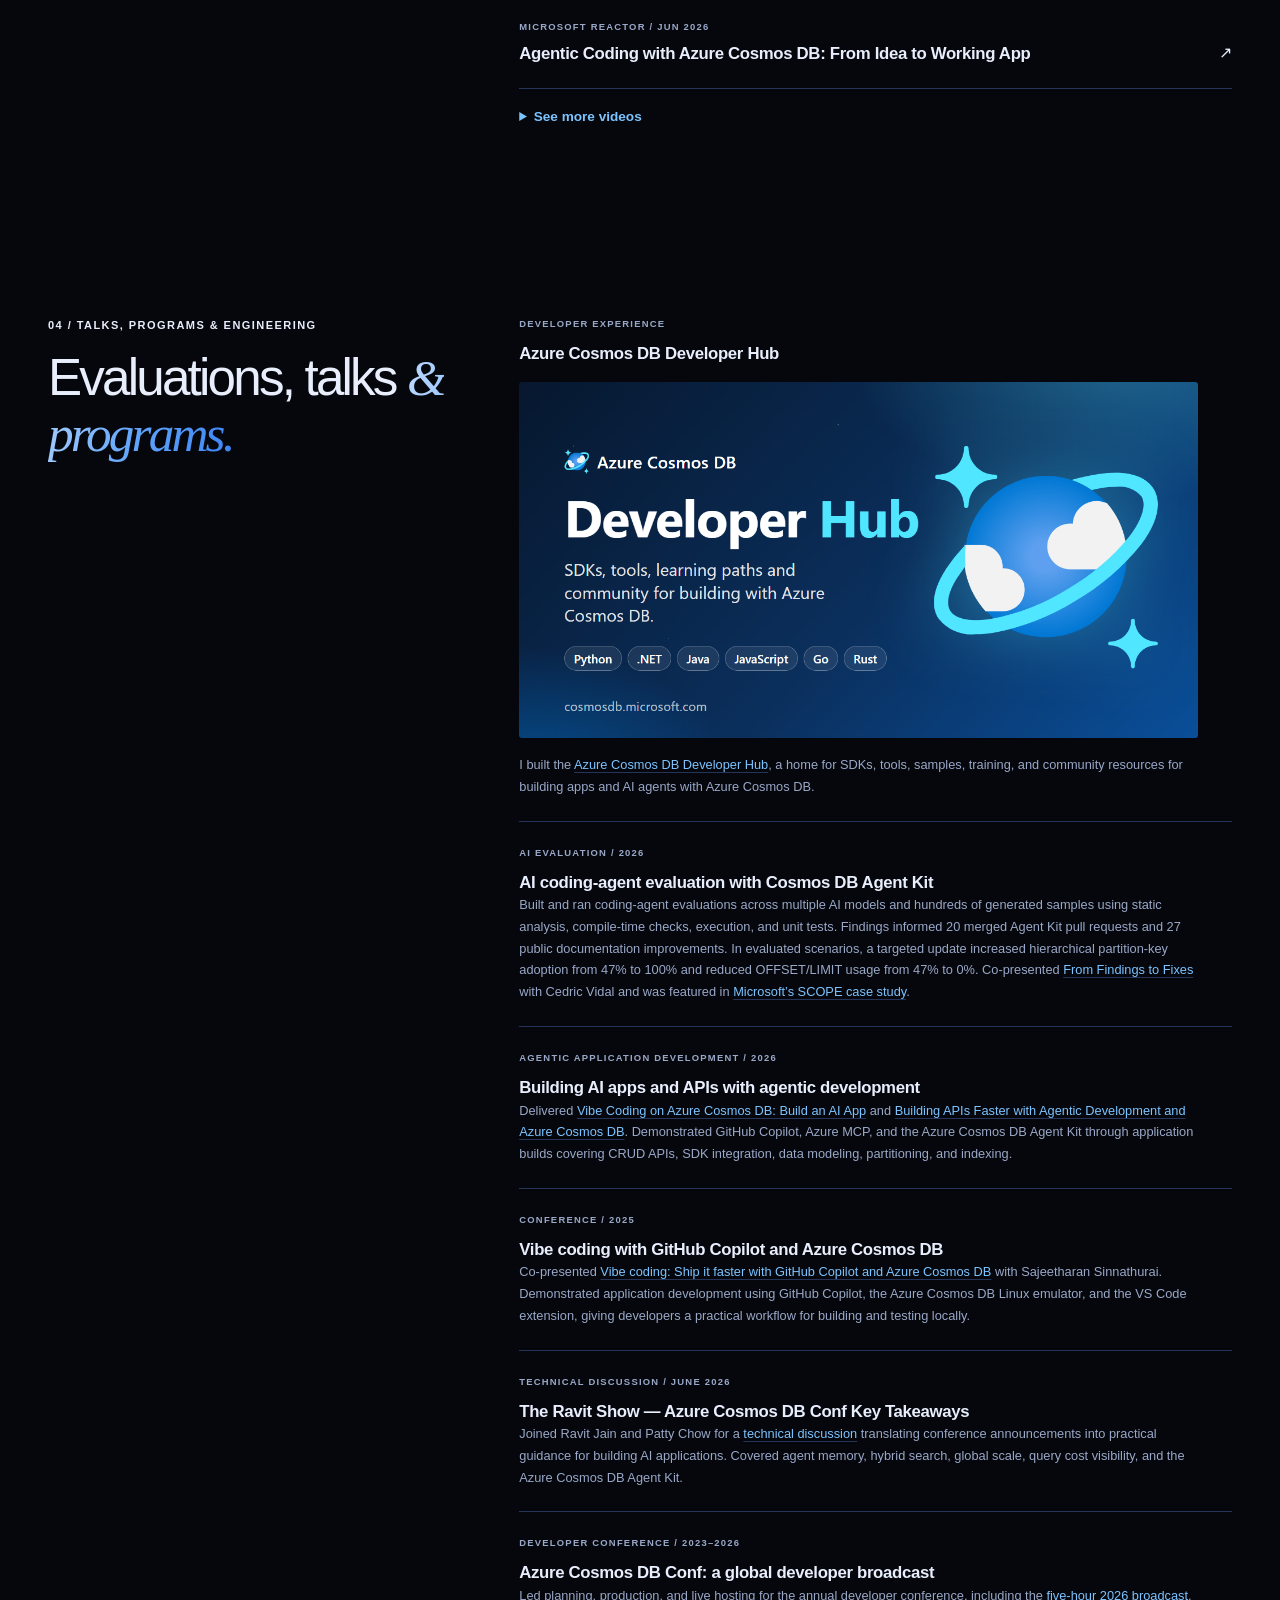
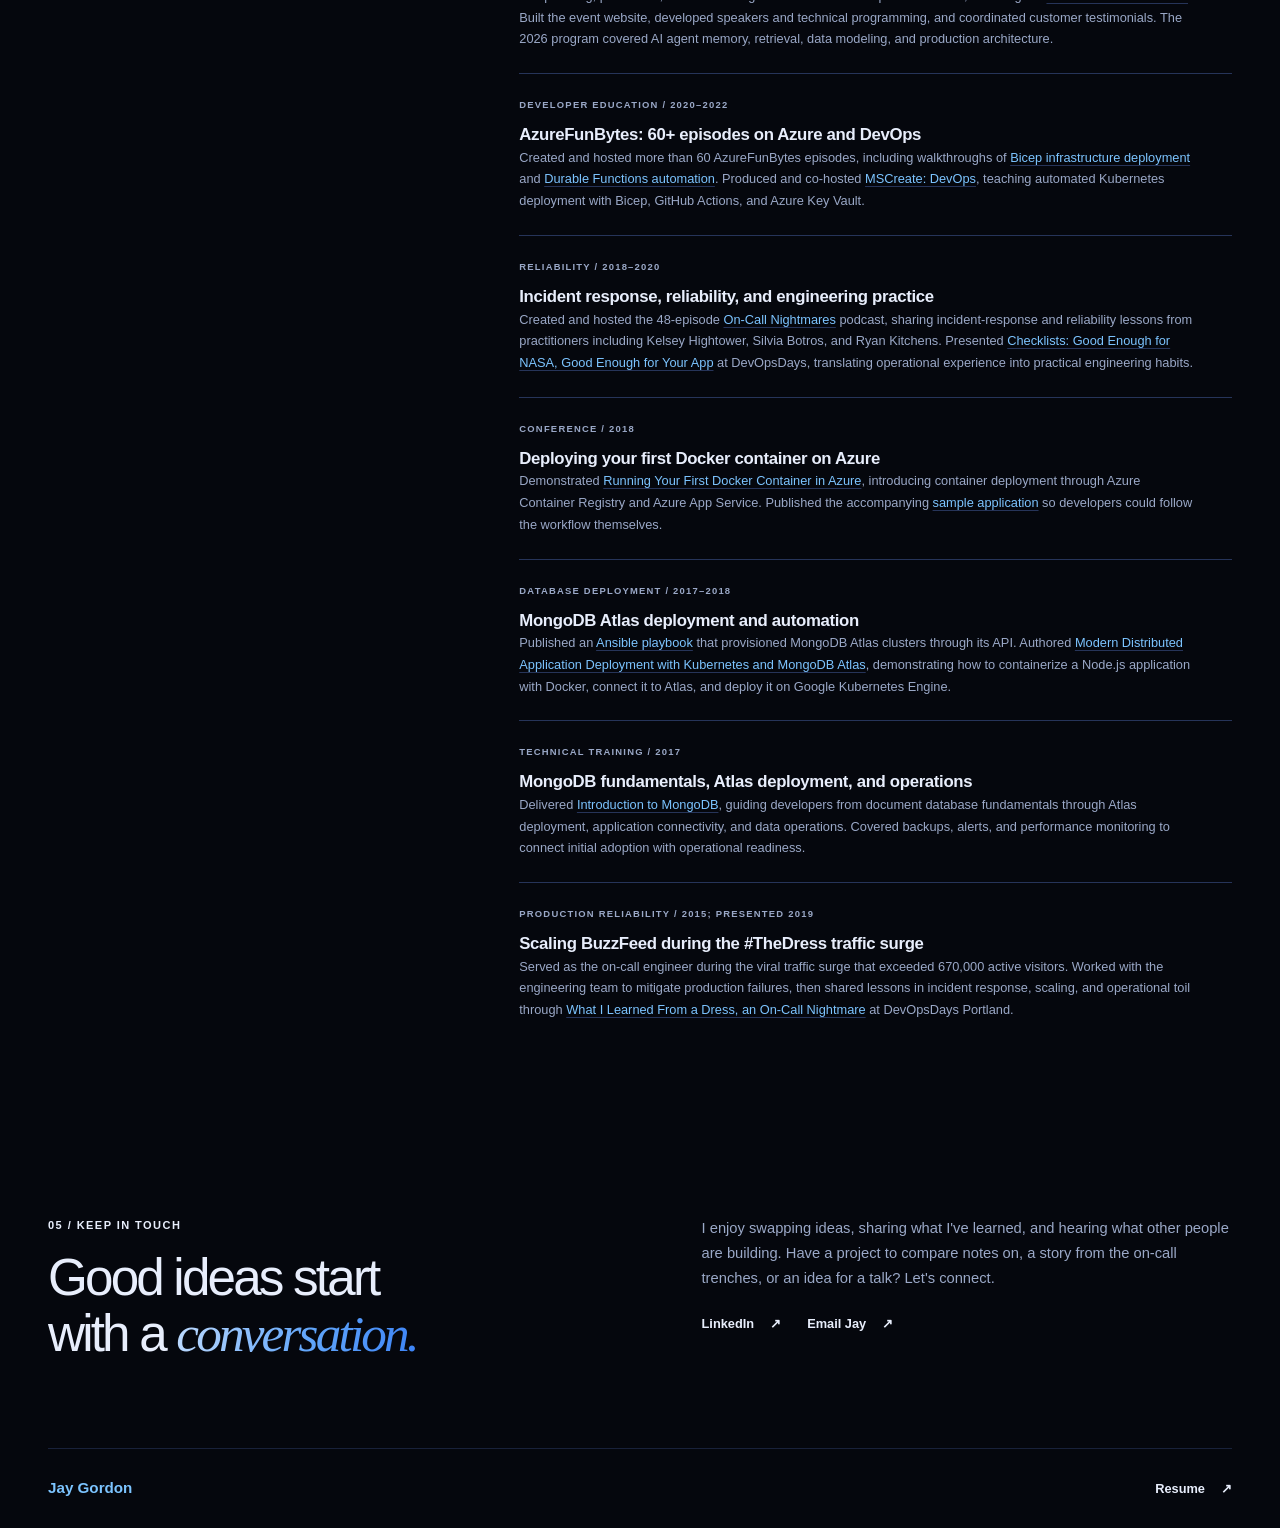
==== commit f0f0bdf6: "Add LinkedIn navigation and feature Developer Hub and aeo-skill Co-authored-by: Copilot <223556219+C" ====
--- a/index.html
+++ b/index.html
@@ -29,6 +29,7 @@
         <a href="#videos">Videos</a>
         <a href="#selected-works">Selected works</a>
         <a href="resume.html">Resume</a>
+        <a href="https://www.linkedin.com/in/jaygordon0042/">LinkedIn</a>
         <a href="#connect">Connect <span aria-hidden="true">&#8599;</span></a>
       </nav>
     </header>
@@ -88,6 +89,12 @@
             <h3><a href="https://opensource.microsoft.com/blog/2026/10/19/introducing-scope-open-source-evaluation-for-ai-coding-agents/">SCOPE: evaluating<br>AI coding agents<span class="card-arrow" aria-hidden="true">&#8599;</span></a></h3>
             <p>Introducing SCOPE, an open-source approach to evaluating AI coding agents. A look at measuring agent capabilities beyond a generated code demo.</p>
             <div class="card-bottom"><span>Microsoft Open Source Blog</span><time datetime="2026-10-19">Oct 2026</time></div>
+          </article>
+          <article class="project-card">
+            <div class="card-top"><span class="project-number">05</span><span class="tag">Agent skill / Content readiness</span></div>
+            <h3><a href="https://github.com/jaydestro/aeo-skill">Content Readiness Skill<span class="card-arrow" aria-hidden="true">&#8599;</span></a></h3>
+            <p>I built aeo-skill to review and improve content for humans and agents. It produces evidence-backed reports and actionable recommendations for articles, docs, READMEs, and more, with AEO/GEO guidance for discovery and citation.</p>
+            <div class="card-bottom"><span>AI agents / Content review / AEO</span><span>aeo-skill</span></div>
           </article>
         </div>
       </section>
@@ -198,6 +205,12 @@
         </div>
         <div class="talk-list selected-work-list">
           <article class="talk selected-work">
+            <p class="eyebrow">Developer experience</p>
+            <h3>Azure Cosmos DB Developer Hub</h3>
+            <a href="https://cosmosdb.microsoft.com/"><img class="work-image" src="cosmos-dev-hub.png" width="1200" height="630" alt="Explore the Azure Cosmos DB Developer Hub" loading="lazy"></a>
+            <p>I built the <a href="https://cosmosdb.microsoft.com/">Azure Cosmos DB Developer Hub</a>, a home for SDKs, tools, samples, training, and community resources for building apps and AI agents with Azure Cosmos DB.</p>
+          </article>
+          <article class="talk selected-work">
             <p class="eyebrow">AI evaluation / 2026</p>
             <h3>AI coding-agent evaluation with Cosmos DB Agent Kit</h3>
             <p>Built and ran coding-agent evaluations across multiple AI models and hundreds of generated samples using static analysis, compile-time checks, execution, and unit tests. Findings informed 20 merged Agent Kit pull requests and 27 public documentation improvements. In evaluated scenarios, a targeted update increased hierarchical partition-key adoption from 47% to 100% and reduced OFFSET/LIMIT usage from 47% to 0%. Co-presented <a href="https://www.youtube.com/watch?v=SxaKOmqX-rk">From Findings to Fixes</a> with Cedric Vidal and was featured in <a href="https://opensource.microsoft.com/blog/2026/10/19/introducing-scope-open-source-evaluation-for-ai-coding-agents/">Microsoft’s SCOPE case study</a>.</p>
--- a/styles.css
+++ b/styles.css
@@ -93,6 +93,7 @@
 .selected-work a { color: var(--accent-soft); text-decoration: underline; text-decoration-color: var(--line-strong); text-underline-offset: .2em; }
 .selected-work a:hover { text-decoration-color: currentColor; }
 .selected-work-list .selected-work p:not(.eyebrow) { font-size: .8rem; }
+.work-image { display: block; width: 100%; height: auto; aspect-ratio: 1200 / 630; object-fit: contain; margin-block: 16px; border-radius: 3px; }
 .talks-section { background: var(--gradient-band); border-block: 1px solid var(--line); }
 .talks-layout { display: grid; grid-template-columns: .8fr 1.4fr; gap: 64px; }
 .talks-intro > p:not(.eyebrow) { font-size: .9rem; color: var(--muted); max-width: 300px; margin-top: 24px; margin-bottom: 26px; }
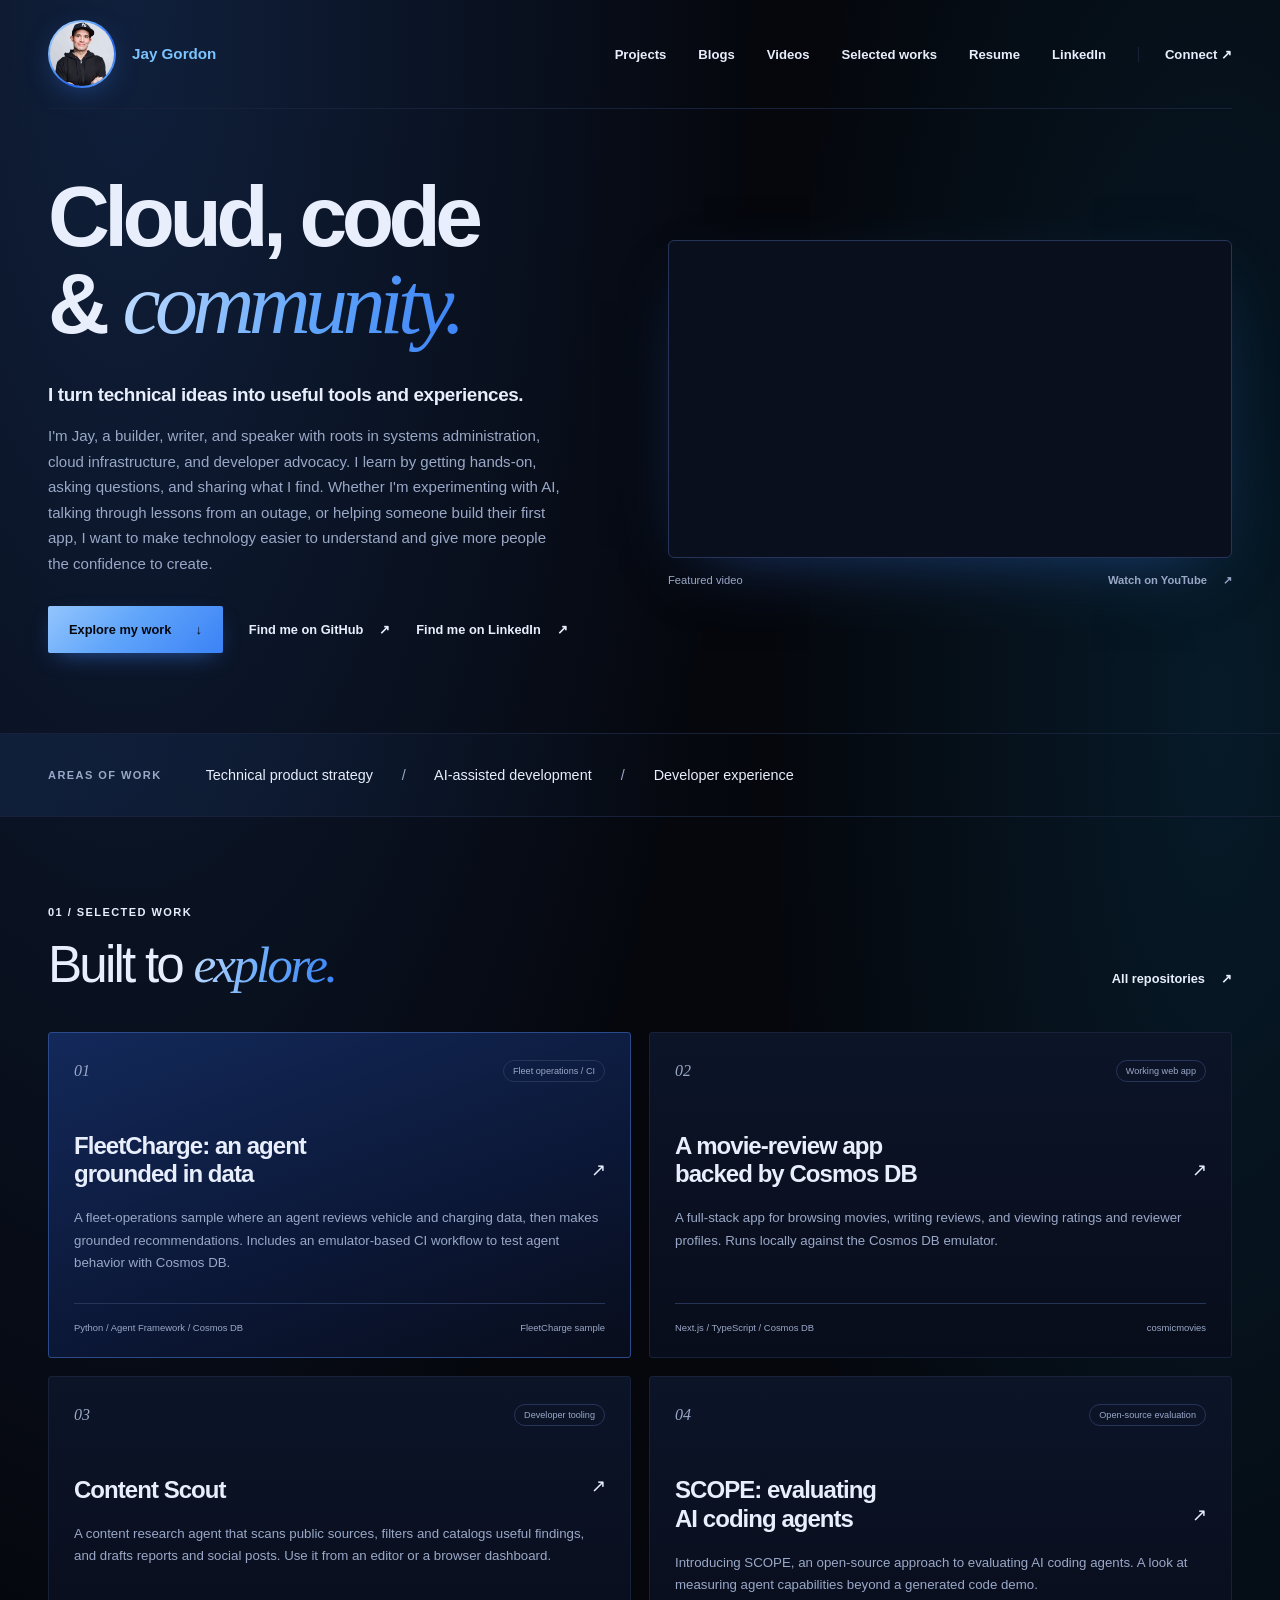
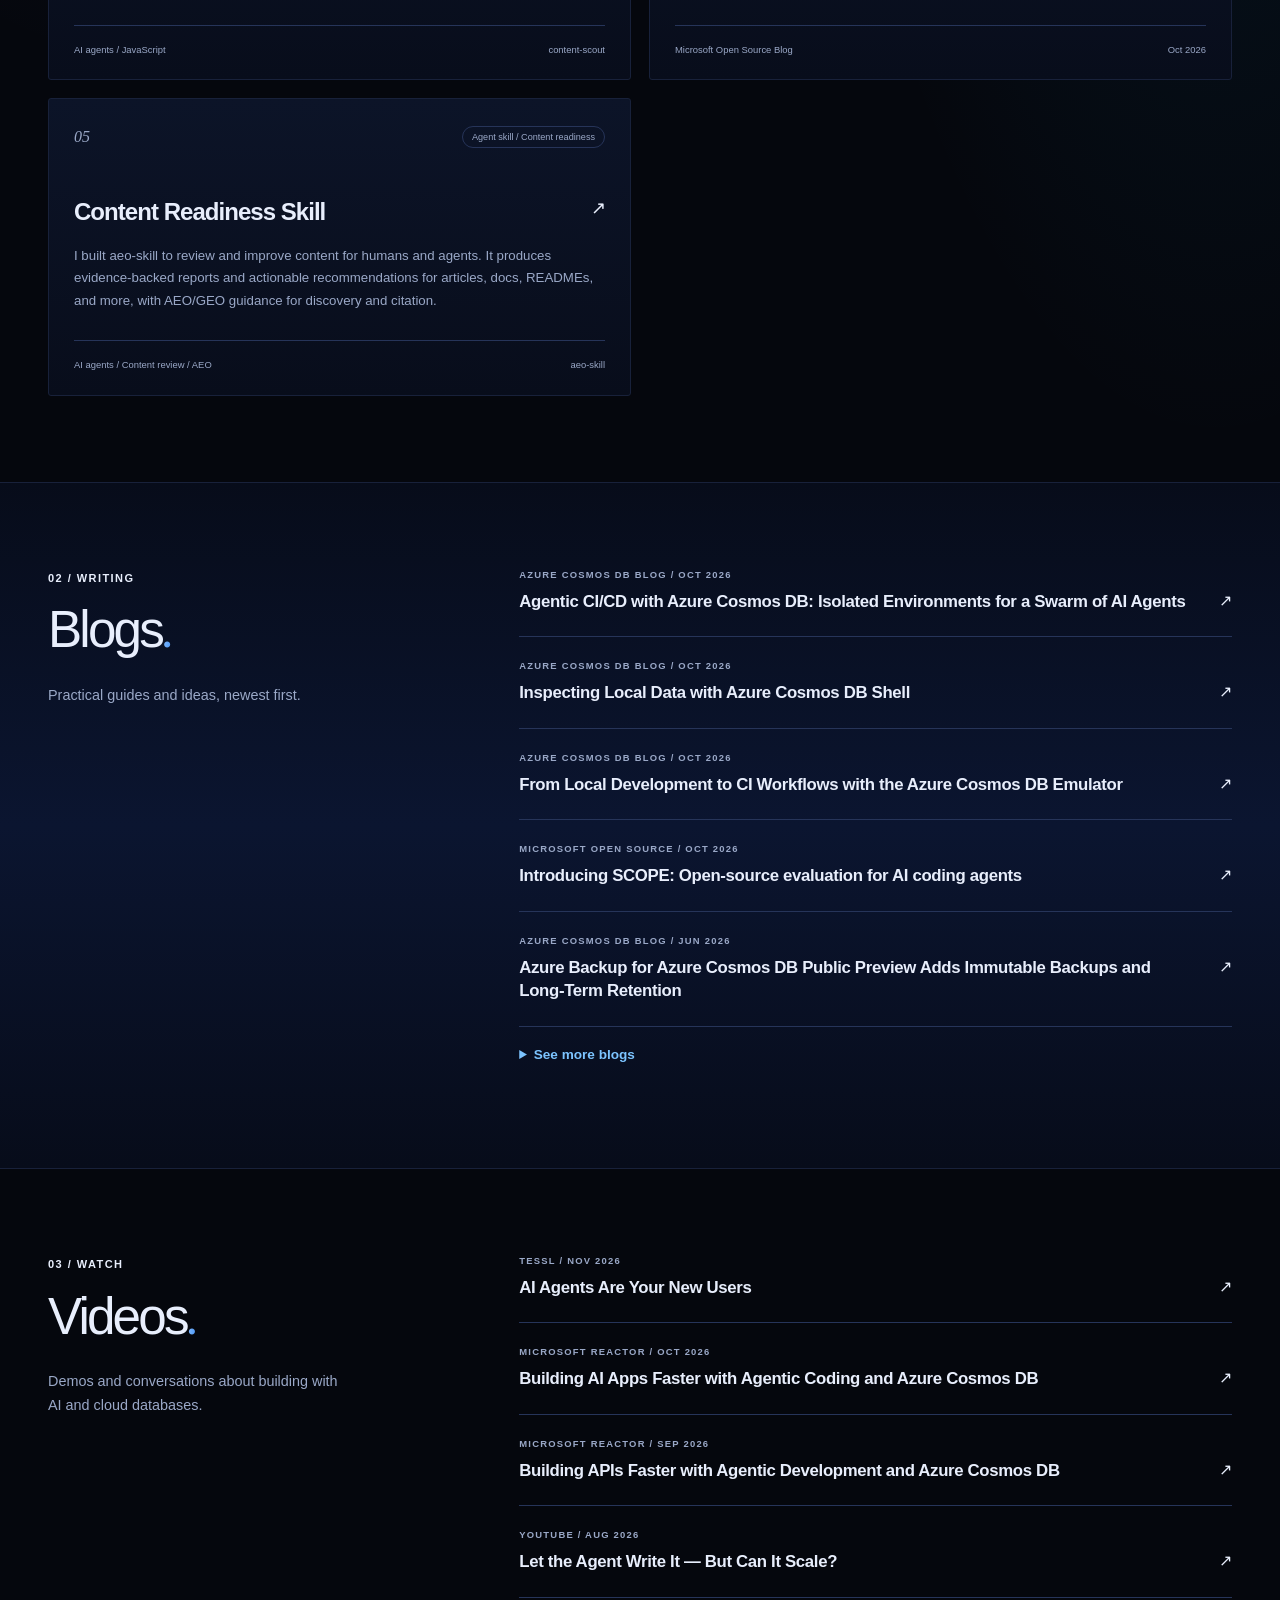
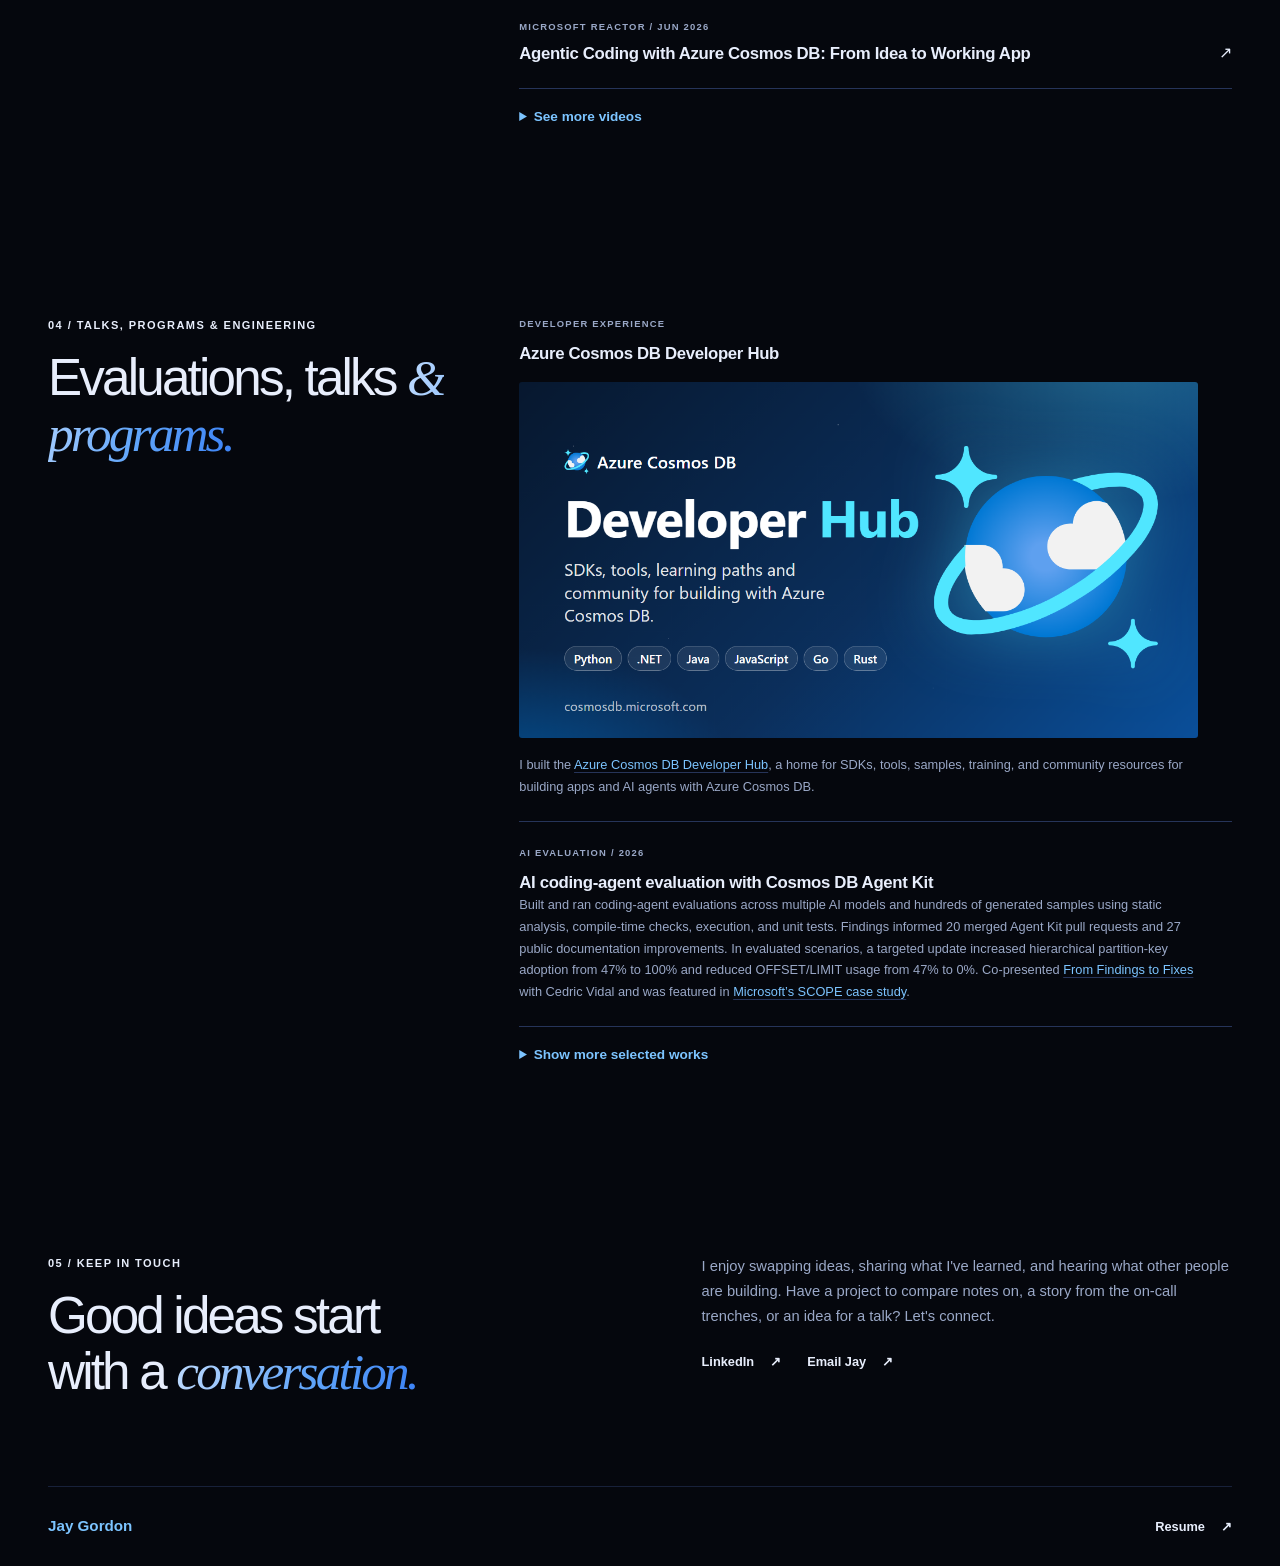
==== commit b54fab86: "Make selected works expandable Co-authored-by: Copilot <223556219+Copilot@users.noreply.github.com>" ====
--- a/index.html
+++ b/index.html
@@ -215,6 +215,9 @@
             <h3>AI coding-agent evaluation with Cosmos DB Agent Kit</h3>
             <p>Built and ran coding-agent evaluations across multiple AI models and hundreds of generated samples using static analysis, compile-time checks, execution, and unit tests. Findings informed 20 merged Agent Kit pull requests and 27 public documentation improvements. In evaluated scenarios, a targeted update increased hierarchical partition-key adoption from 47% to 100% and reduced OFFSET/LIMIT usage from 47% to 0%. Co-presented <a href="https://www.youtube.com/watch?v=SxaKOmqX-rk">From Findings to Fixes</a> with Cedric Vidal and was featured in <a href="https://opensource.microsoft.com/blog/2026/10/19/introducing-scope-open-source-evaluation-for-ai-coding-agents/">Microsoft’s SCOPE case study</a>.</p>
           </article>
+          <details class="more-talks">
+            <summary><span class="see-more">Show more selected works</span><span class="see-less">Show fewer selected works</span></summary>
+            <div class="more-talks-list">
           <article class="talk selected-work">
             <p class="eyebrow">Agentic application development / 2026</p>
             <h3>Building AI apps and APIs with agentic development</h3>
@@ -265,6 +268,8 @@
             <h3>Scaling BuzzFeed during the #TheDress traffic surge</h3>
             <p>Served as the on-call engineer during the viral traffic surge that exceeded 670,000 active visitors. Worked with the engineering team to mitigate production failures, then shared lessons in incident response, scaling, and operational toil through <a href="https://devopsdays.org/events/2019-portland/program/jay-gordon">What I Learned From a Dress, an On-Call Nightmare</a> at DevOpsDays Portland.</p>
           </article>
+            </div>
+          </details>
         </div>
       </section>
 
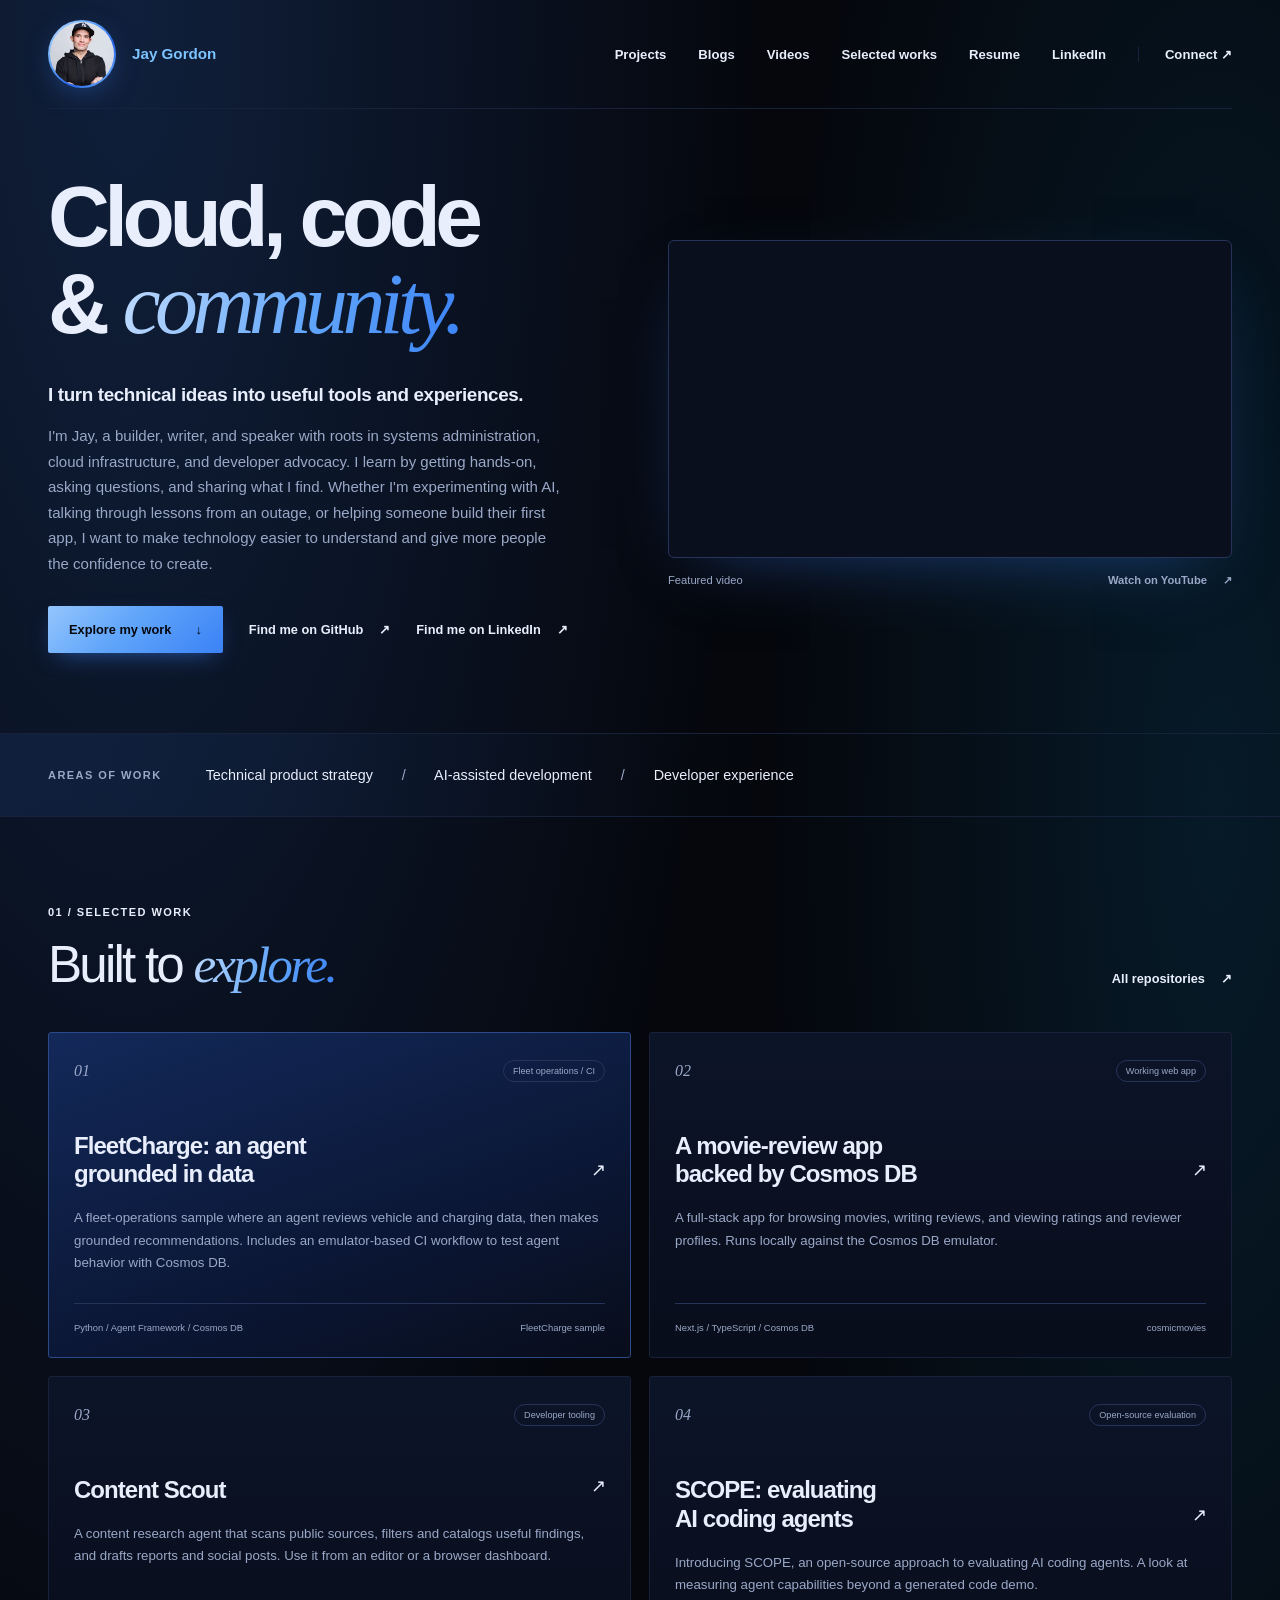
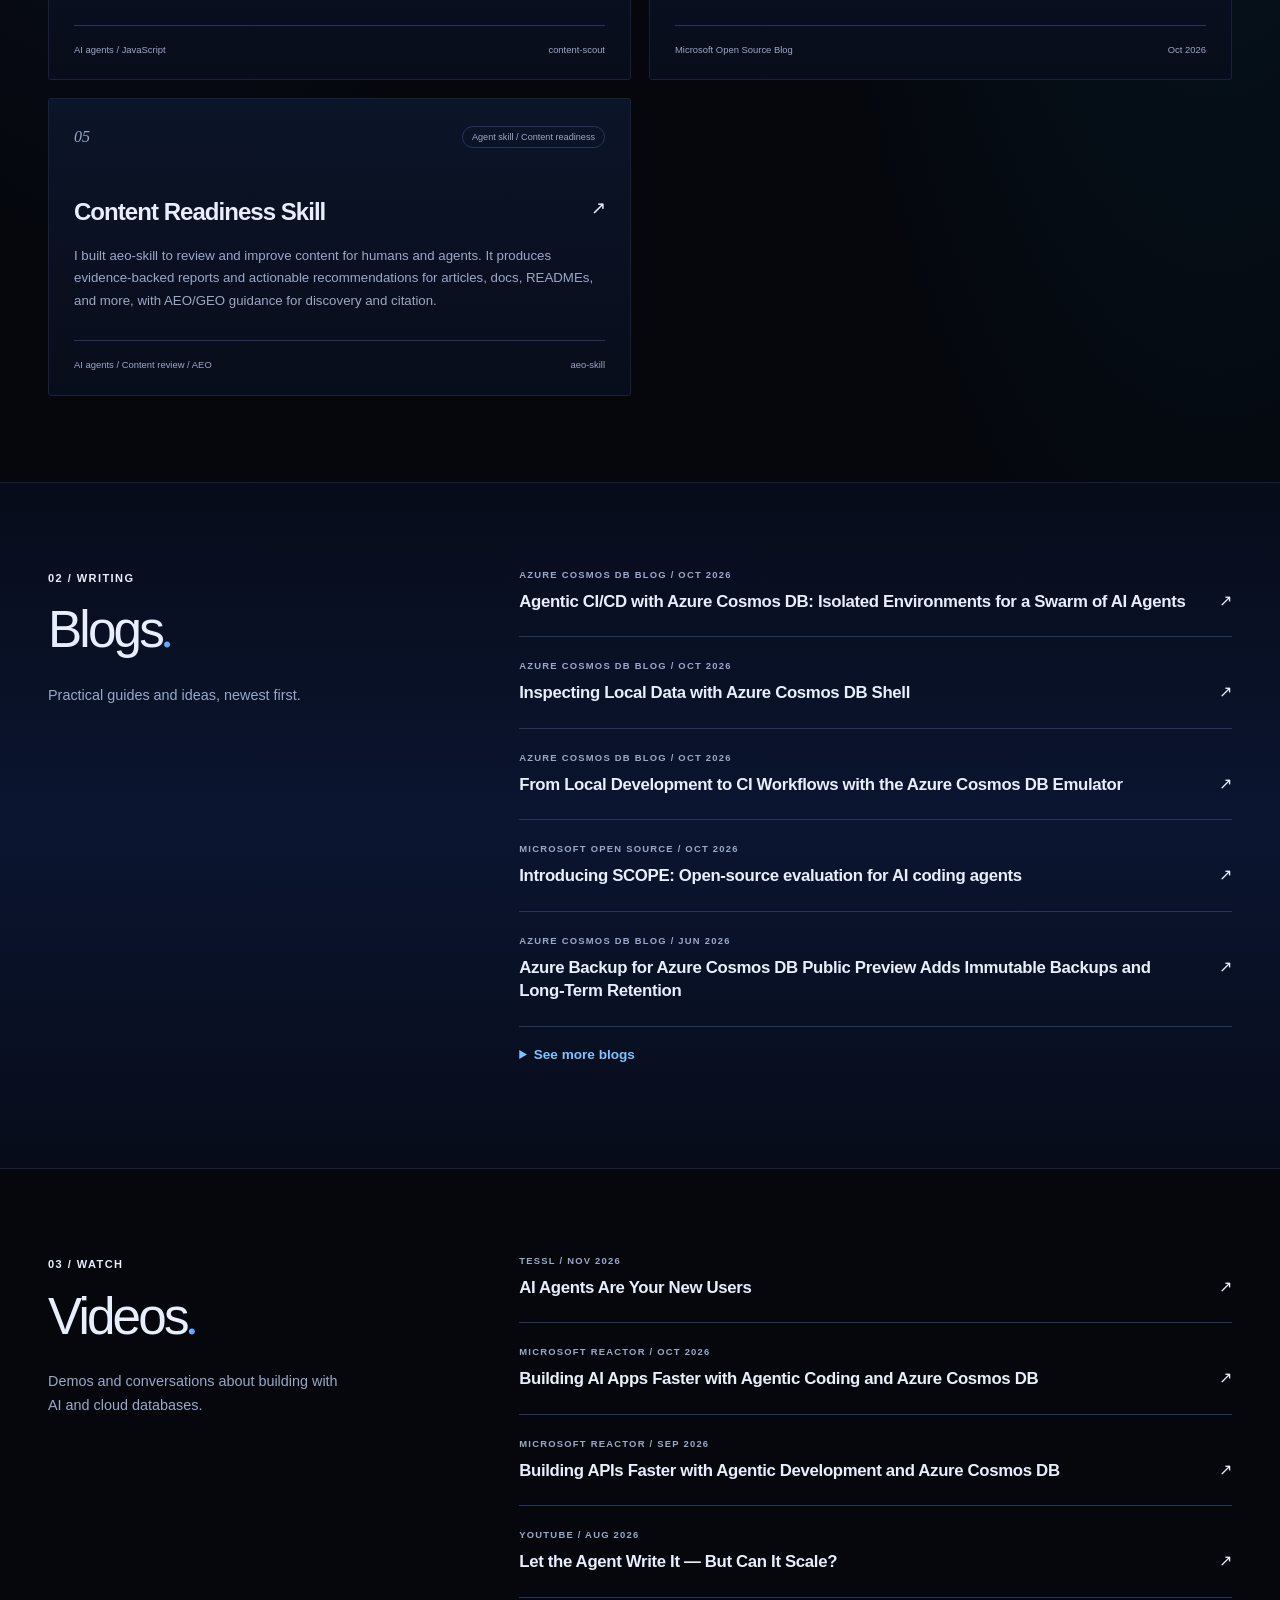
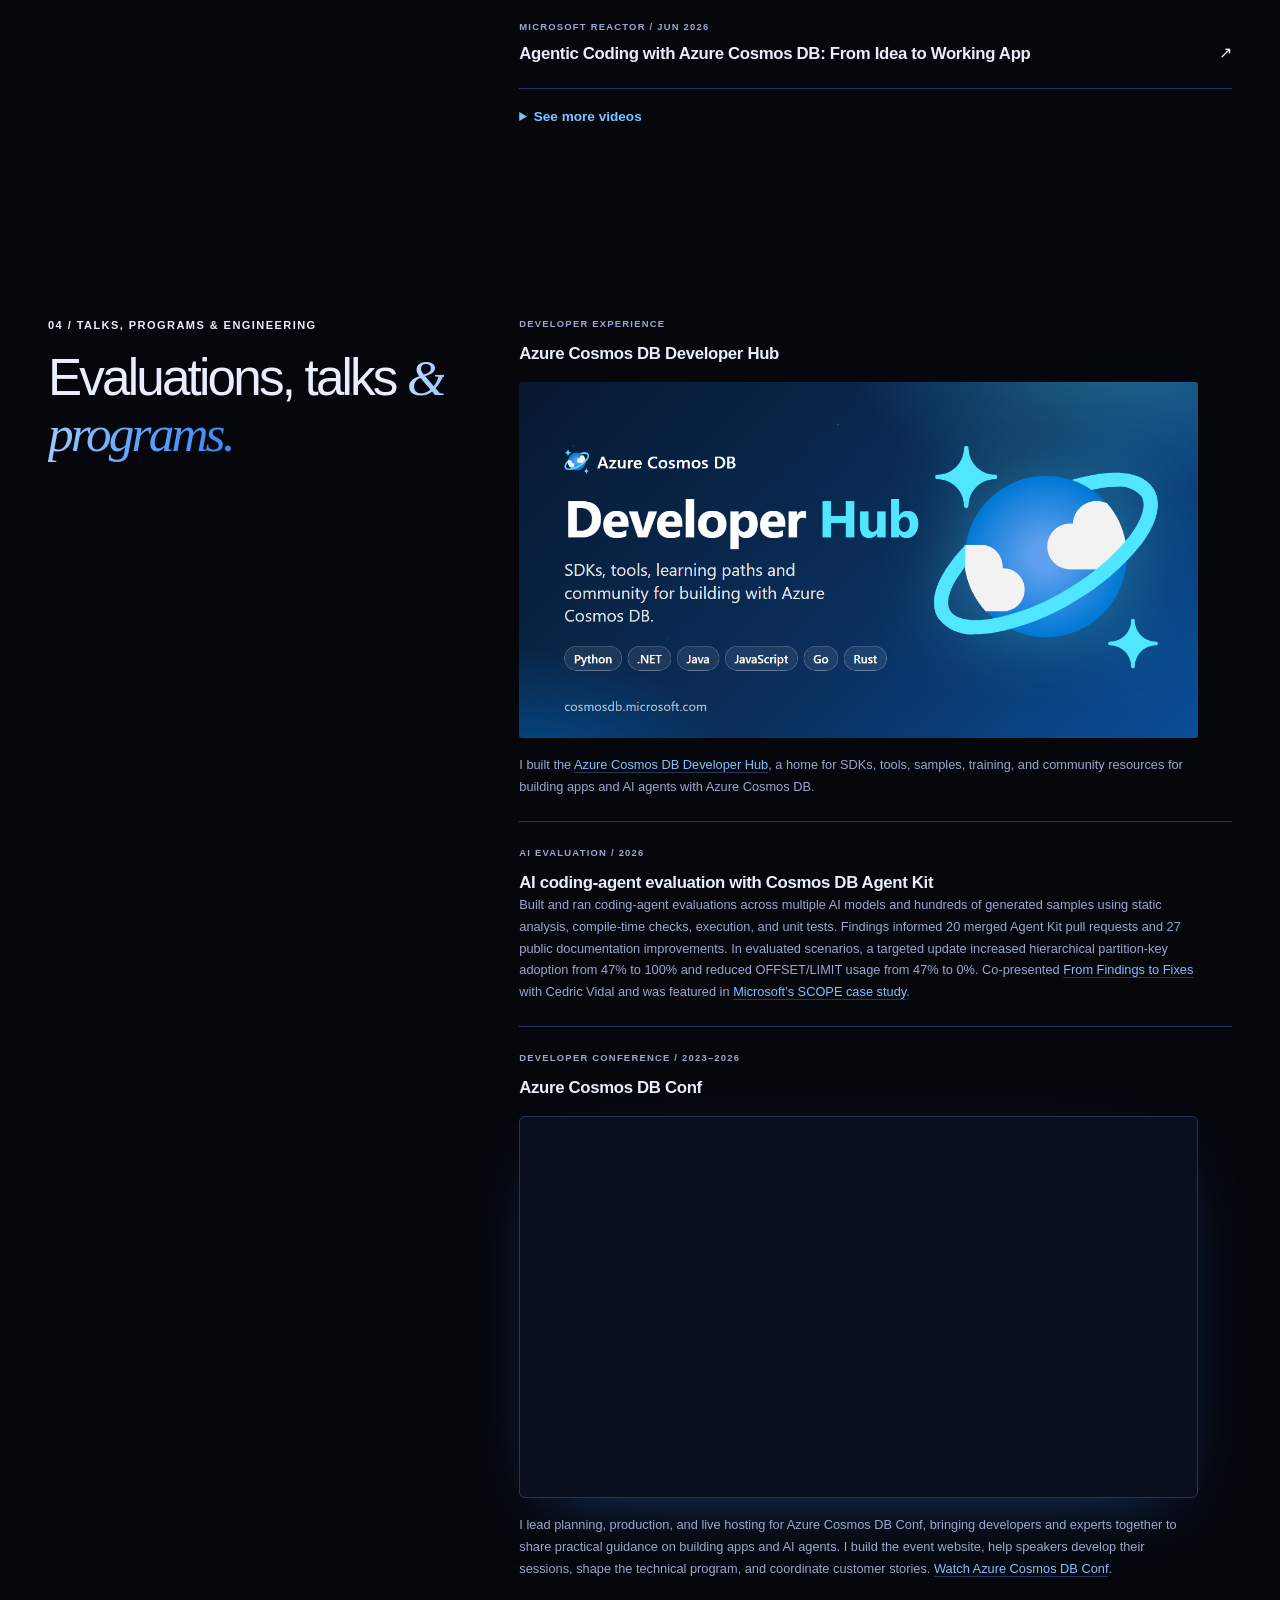
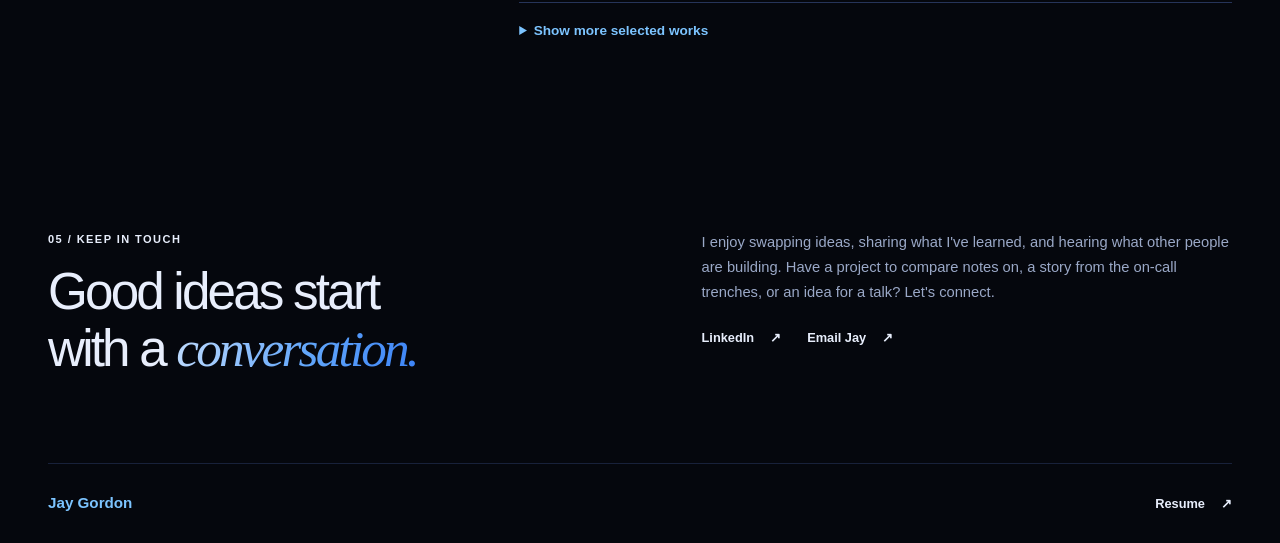
==== commit 8634a38e: "Feature Azure Cosmos DB Conf with embedded video Co-authored-by: Copilot <223556219+Copilot@users.no" ====
--- a/index.html
+++ b/index.html
@@ -215,6 +215,14 @@
             <h3>AI coding-agent evaluation with Cosmos DB Agent Kit</h3>
             <p>Built and ran coding-agent evaluations across multiple AI models and hundreds of generated samples using static analysis, compile-time checks, execution, and unit tests. Findings informed 20 merged Agent Kit pull requests and 27 public documentation improvements. In evaluated scenarios, a targeted update increased hierarchical partition-key adoption from 47% to 100% and reduced OFFSET/LIMIT usage from 47% to 0%. Co-presented <a href="https://www.youtube.com/watch?v=SxaKOmqX-rk">From Findings to Fixes</a> with Cedric Vidal and was featured in <a href="https://opensource.microsoft.com/blog/2026/10/19/introducing-scope-open-source-evaluation-for-ai-coding-agents/">Microsoft’s SCOPE case study</a>.</p>
           </article>
+          <article class="talk selected-work">
+            <p class="eyebrow">Developer conference / 2023–2026</p>
+            <h3>Azure Cosmos DB Conf</h3>
+            <div class="video-frame">
+              <iframe src="https://www.youtube-nocookie.com/embed/sS2R3bLxgdw" title="Azure Cosmos DB Conf" width="560" height="315" loading="lazy" referrerpolicy="strict-origin-when-cross-origin" allow="accelerometer; autoplay; clipboard-write; encrypted-media; gyroscope; picture-in-picture; web-share" allowfullscreen></iframe>
+            </div>
+            <p>I lead planning, production, and live hosting for Azure Cosmos DB Conf, bringing developers and experts together to share practical guidance on building apps and AI agents. I build the event website, help speakers develop their sessions, shape the technical program, and coordinate customer stories. <a href="https://www.youtube.com/watch?v=sS2R3bLxgdw">Watch Azure Cosmos DB Conf</a>.</p>
+          </article>
           <details class="more-talks">
             <summary><span class="see-more">Show more selected works</span><span class="see-less">Show fewer selected works</span></summary>
             <div class="more-talks-list">
@@ -232,11 +240,6 @@
             <p class="eyebrow">Technical discussion / June 2026</p>
             <h3>The Ravit Show — Azure Cosmos DB Conf Key Takeaways</h3>
             <p>Joined Ravit Jain and Patty Chow for a <a href="https://www.youtube.com/watch?v=kJ-iS2vls7o">technical discussion</a> translating conference announcements into practical guidance for building AI applications. Covered agent memory, hybrid search, global scale, query cost visibility, and the Azure Cosmos DB Agent Kit.</p>
-          </article>
-          <article class="talk selected-work">
-            <p class="eyebrow">Developer conference / 2023–2026</p>
-            <h3>Azure Cosmos DB Conf: a global developer broadcast</h3>
-            <p>Led planning, production, and live hosting for the annual developer conference, including the <a href="https://developer.azurecosmosdb.com/conf/">five-hour 2026 broadcast</a>. Built the event website, developed speakers and technical programming, and coordinated customer testimonials. The 2026 program covered AI agent memory, retrieval, data modeling, and production architecture.</p>
           </article>
           <article class="talk selected-work">
             <p class="eyebrow">Developer education / 2020–2022</p>
--- a/styles.css
+++ b/styles.css
@@ -94,6 +94,7 @@
 .selected-work a:hover { text-decoration-color: currentColor; }
 .selected-work-list .selected-work p:not(.eyebrow) { font-size: .8rem; }
 .work-image { display: block; width: 100%; height: auto; aspect-ratio: 1200 / 630; object-fit: contain; margin-block: 16px; border-radius: 3px; }
+.selected-work .video-frame { margin-block: 16px; }
 .talks-section { background: var(--gradient-band); border-block: 1px solid var(--line); }
 .talks-layout { display: grid; grid-template-columns: .8fr 1.4fr; gap: 64px; }
 .talks-intro > p:not(.eyebrow) { font-size: .9rem; color: var(--muted); max-width: 300px; margin-top: 24px; margin-bottom: 26px; }
